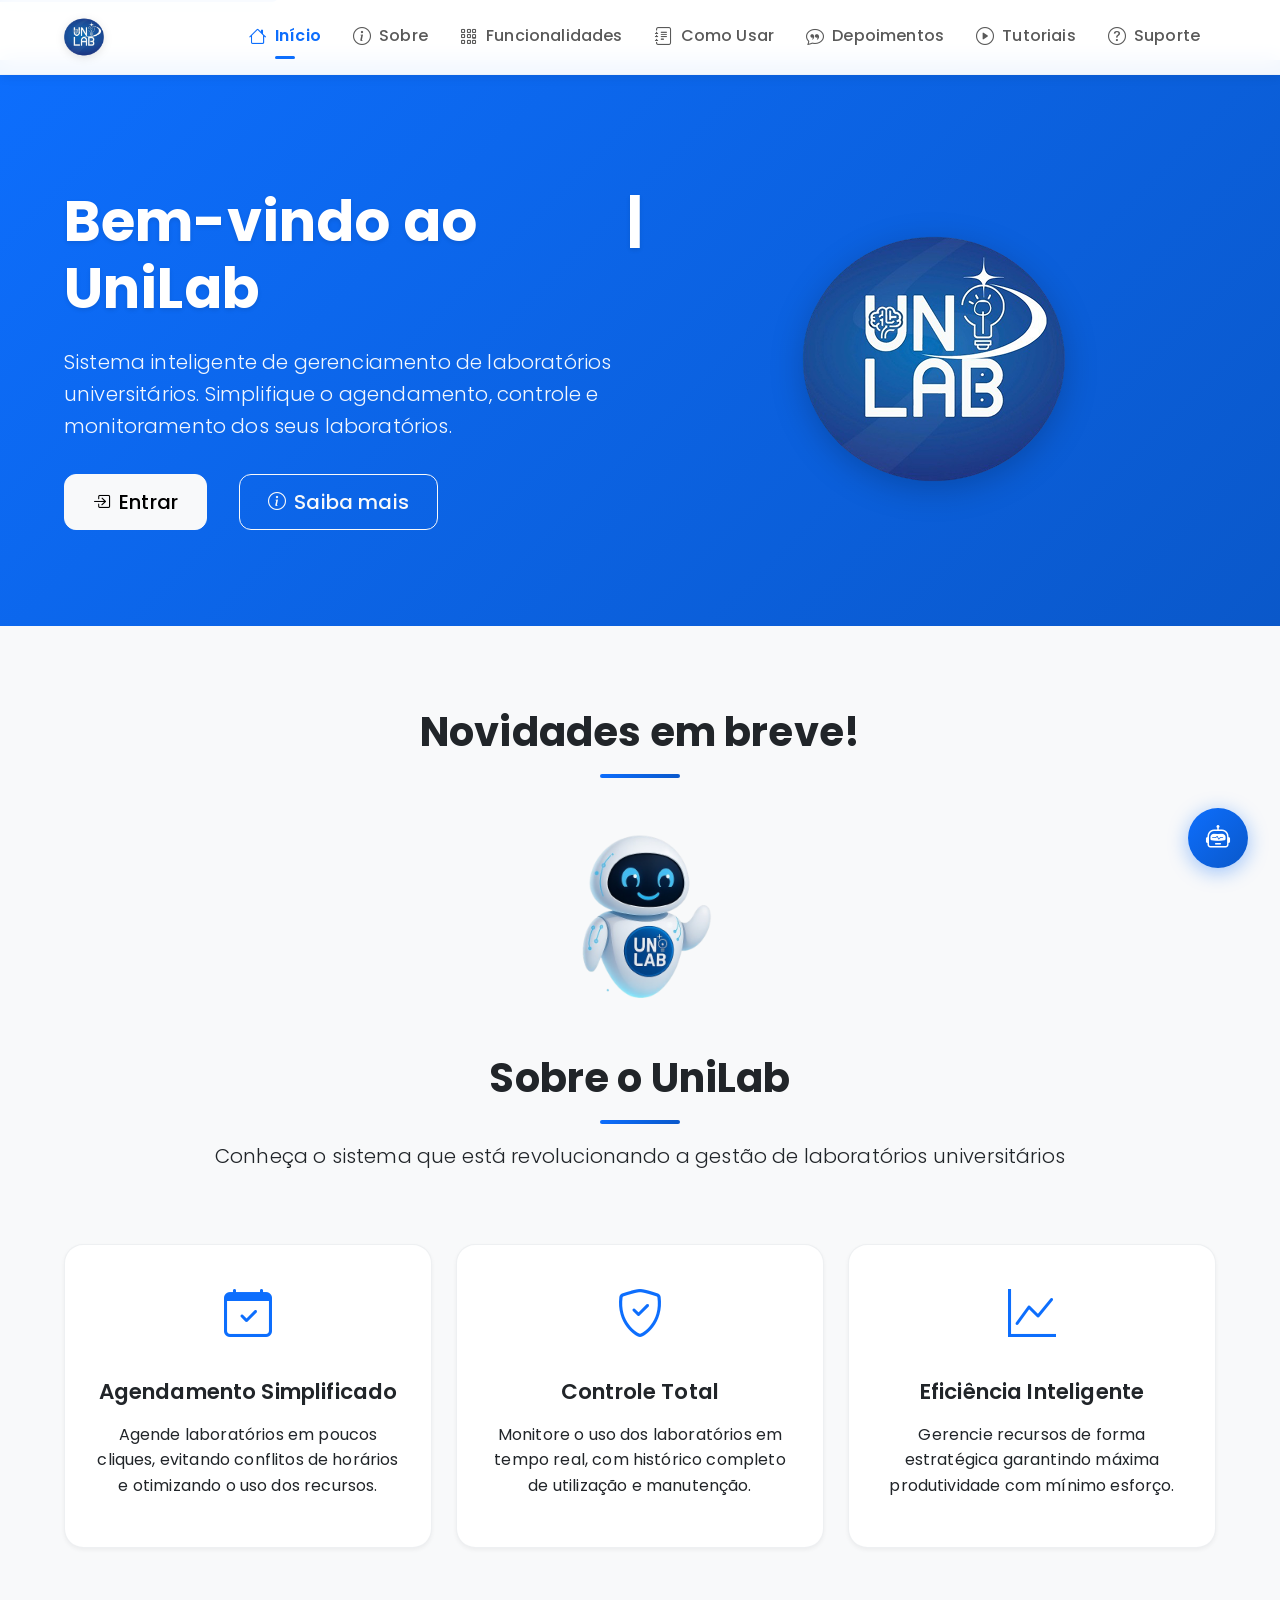
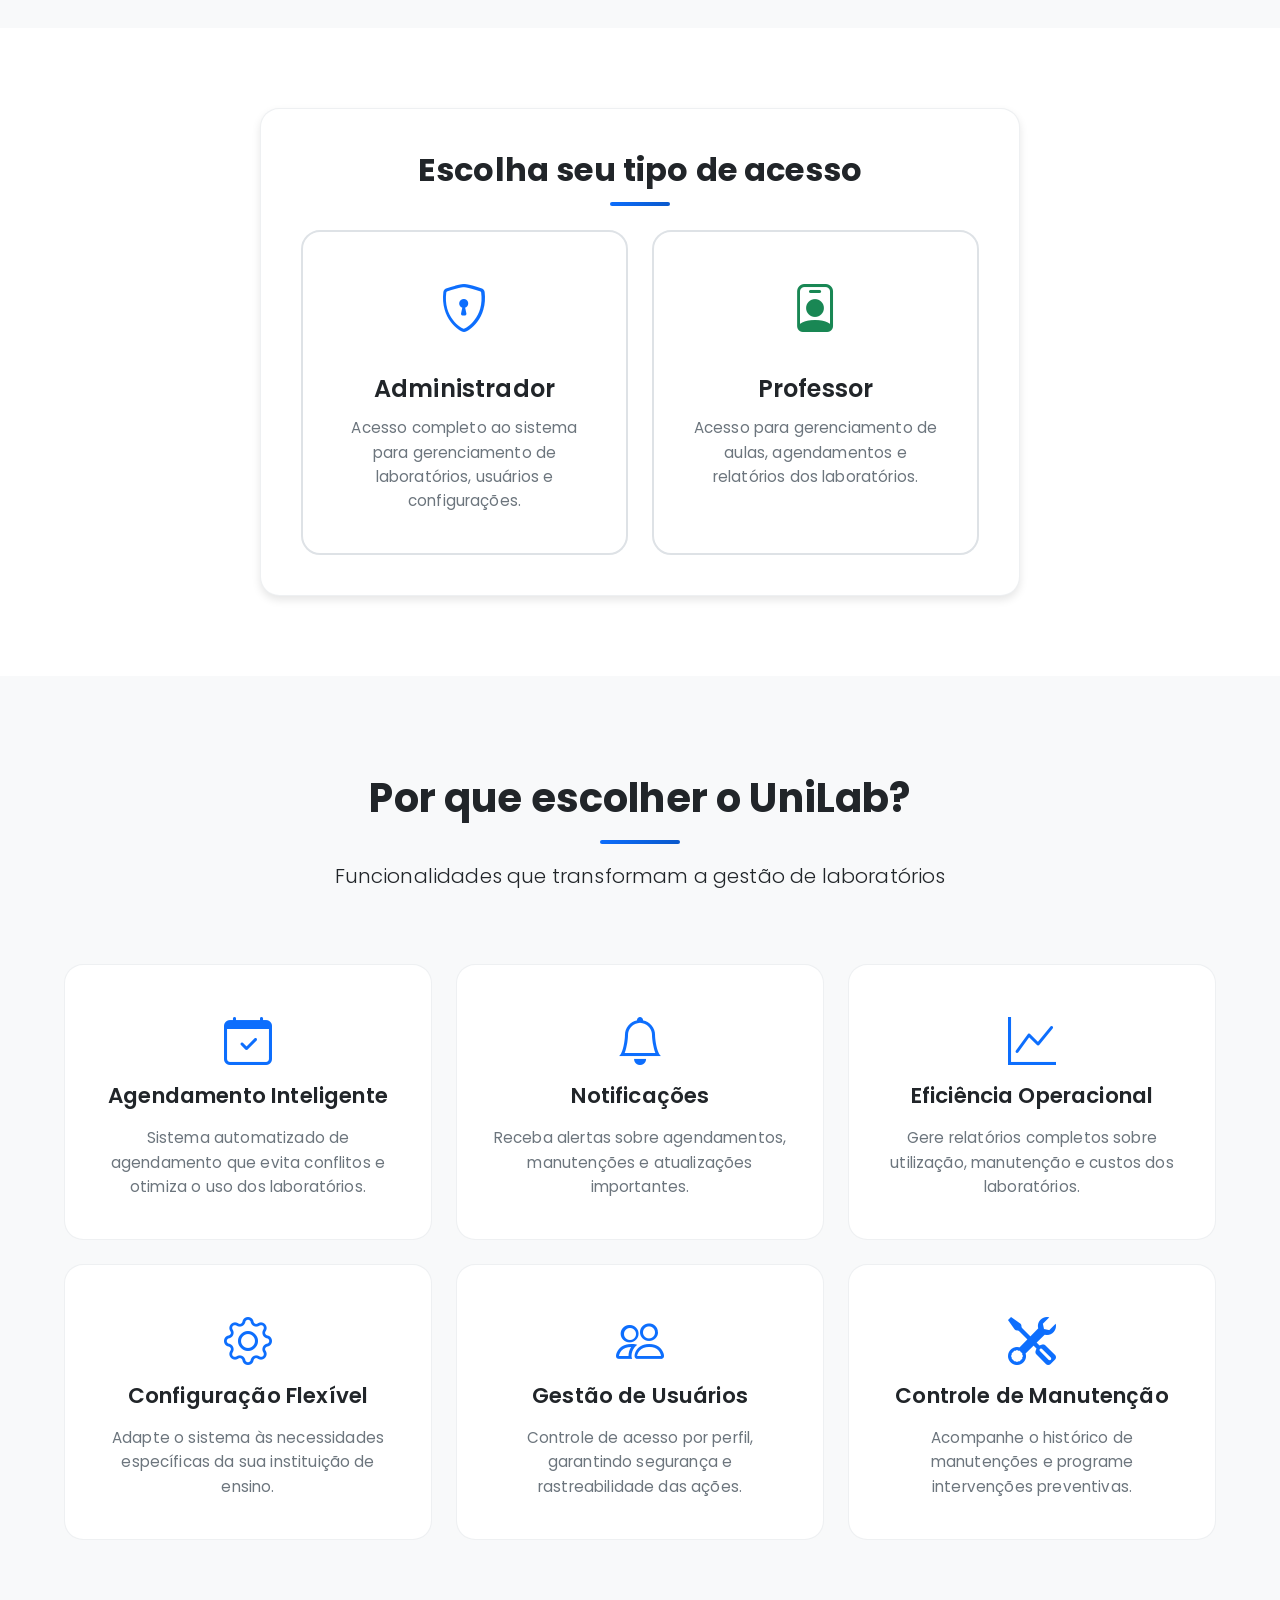
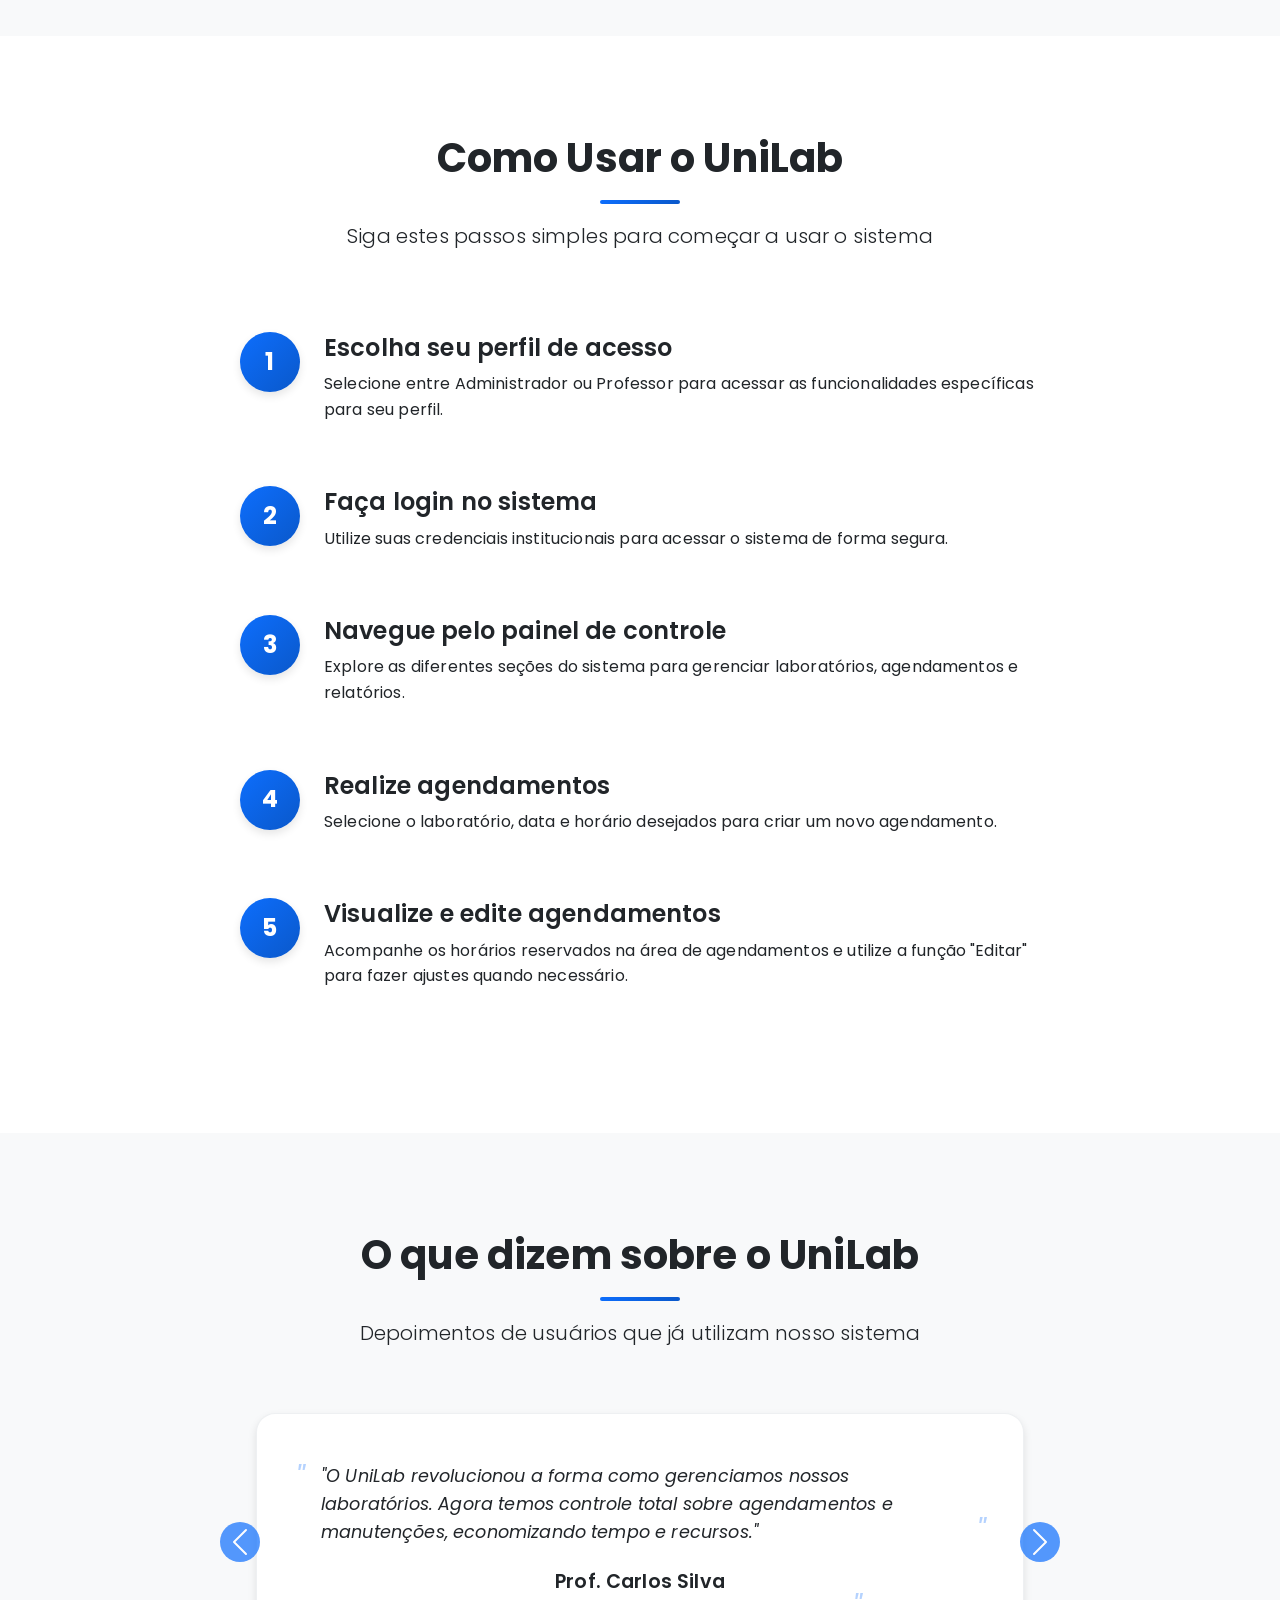
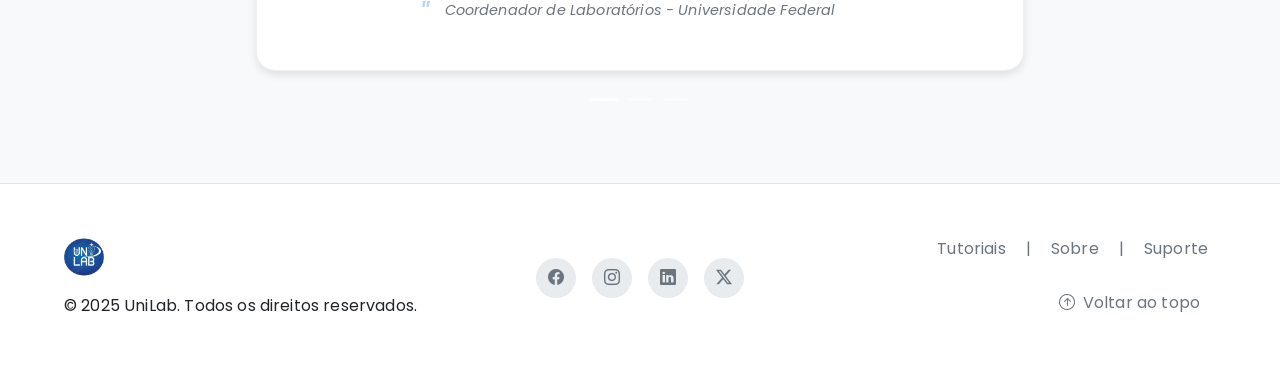
==== index.html @ 7a354f49 "Upload do projeto atualizado Atualizando o repositório FrontEnd do Unilab." ====
﻿<!-- Código desenvolvido por Rafael V. Gogge -->
<!-- Direitos reservados Unilab © 2025 -->
<!-- GitHub: https://github.com/RafaelGogge -->
<!DOCTYPE html>
<html lang="pt-BR">

<head>
  <!-- Metadados básicos -->
  <meta charset="UTF-8" />
  <meta name="viewport" content="width=device-width, initial-scale=1.0" />
  <meta name="description"
    content="UniLab - Sistema de Agendamento de Laboratórios. Acesse como Administrador ou Professor." />
  <meta name="author" content="Rafael V. Gogge" />
  <meta name="copyright" content="© 2025 Rafael V. Gogge" />
  <title>UniLab - Sistema de Gerenciamento de Laboratórios</title>

  <!-- Importação de estilos externos -->
  <!-- Bootstrap CSS -->
  <link href="https://cdn.jsdelivr.net/npm/bootstrap@5.3.0/dist/css/bootstrap.min.css" rel="stylesheet" />

  <!-- Bootstrap Icons -->
  <link rel="stylesheet" href="https://cdn.jsdelivr.net/npm/bootstrap-icons@1.11.0/font/bootstrap-icons.css" />

  <!-- Google Fonts - Poppins -->
  <link rel="preconnect" href="https://fonts.googleapis.com" />
  <link rel="preconnect" href="https://fonts.gstatic.com" crossorigin />
  <link href="https://fonts.googleapis.com/css2?family=Poppins:wght@300;400;500;600;700&display=swap"
    rel="stylesheet" />

  <!-- Estilos customizados -->
  <link rel="stylesheet" href="css/index.css" />

  <!-- Favicon do sistema -->
  <link rel="shortcut icon" href="favicon/favicon.ico" type="image/x-icon" />
</head>

<body class="d-flex flex-column min-vh-100">
  <!-- Link de acessibilidade -->
  <a href="#main-content" class="skip-link">Pular para o conteúdo principal</a>

  <!-- Barra de navegação com animação de entrada -->
  <nav class="navbar navbar-expand-lg navbar-light fixed-top" id="navbar">
    <div class="container">
      <a class="navbar-brand" href="index.html">
        <img src="imagens/LogoUnilab.png" alt="UniLab Logo" height="40" width="auto" />
      </a>
      <button class="navbar-toggler" type="button" data-bs-toggle="collapse" data-bs-target="#navbarNav">
        <span class="navbar-toggler-icon"></span>
      </button>
      <div class="collapse navbar-collapse" id="navbarNav">
        <ul class="navbar-nav ms-auto">
          <li class="nav-item">
            <a class="nav-link active" href="#hero-section">
              <i class="bi bi-house"></i>Início
            </a>
          </li>
          <li class="nav-item">
            <a class="nav-link" href="sobre.html">
              <i class="bi bi-info-circle"></i>Sobre
            </a>
          </li>
          <li class="nav-item">
            <a class="nav-link" href="#features-section">
              <i class="bi bi-grid-3x3-gap"></i>Funcionalidades
            </a>
          </li>
          <li class="nav-item">
            <a class="nav-link" href="#how-to-section">
              <i class="bi bi-journal-text"></i>Como Usar
            </a>
          </li>
          <li class="nav-item">
            <a class="nav-link" href="#testimonials-section">
              <i class="bi bi-chat-quote"></i>Depoimentos
            </a>
          </li>
          <li class="nav-item">
            <a class="nav-link" href="tutoriais.html">
              <i class="bi bi-play-circle"></i>Tutoriais
            </a>
          </li>
          <li class="nav-item">
            <a class="nav-link" href="documento.html">
              <i class="bi bi-question-circle"></i>Suporte
            </a>
          </li>
        </ul>
      </div>
    </div>
  </nav>

  <!-- Conteúdo Principal -->
  <main id="main-content" class="flex-grow-1">
    <!-- Seção Hero - Apresentação inicial com efeito de typing e parallax -->
    <section id="hero-section" class="hero-section">
      <div class="parallax-bg"></div>
      <div class="container">
        <div class="row align-items-center">
          <div class="col-lg-6">
            <div class="hero-content">
              <h1 id="typing-title">Bem-vindo ao UniLab</h1>
              <p class="lead">Sistema inteligente de gerenciamento de laboratórios universitários. Simplifique o
                agendamento, controle e monitoramento dos seus laboratórios.</p>
              <div class="hero-buttons">
                <a href="#login-section" class="btn btn-light btn-lg me-3 cta-button">
                  <i class="bi bi-box-arrow-in-right"></i>Entrar
                </a>
                <a href="#features-section" class="btn btn-outline-light btn-lg">
                  <i class="bi bi-info-circle"></i>Saiba mais
                </a>
              </div>
            </div>
          </div>
          <div class="col-lg-6">
            <div class="hero-image">
              <img src="imagens/LogoUnilab.png" alt="UniLab Interface" class="img-fluid" />
            </div>
          </div>
        </div>
      </div>
    </section>

    <!-- Seção Sobre o Sistema - com fade-in ao rolar -->
    <section id="about-section" class="about-section">
      <div class="container">
        <div class="section-header text-center">
          <h2 class="fade-in">Novidades em breve!</h2>
          <div class="divider"></div>
          <!--   <p class="lead fade-in">🤖Em breve você poderá conversar através de seu aplicativo Telegram com nosso bot <strong><a href="#" target="_blank">UniChat</a></strong>🤖</p> -->
        </div>
        <img src="imagens/UniChat_Mascote.png" alt="UniChat Mascote" class="unichat-mascot"
          style="max-width: 200px; width: 100%; height: auto; display: block; margin: 0 auto;">
        <br>
        <div class="section-header text-center">
          <h2 class="fade-in">Sobre o UniLab</h2>
          <div class="divider"></div>
          <p class="lead fade-in">Conheça o sistema que está revolucionando a gestão de laboratórios universitários</p>
        </div>
        <div class="row g-4 mt-5">
          <div class="col-md-4">
            <div class="about-card fade-in">
              <div class="about-icon">
                <i class="bi bi-calendar-check"></i>
              </div>
              <h3>Agendamento Simplificado</h3>
              <p>Agende laboratórios em poucos cliques, evitando conflitos de horários e otimizando o uso dos recursos.
              </p>
            </div>
          </div>
          <div class="col-md-4">
            <div class="about-card fade-in" data-delay="200">
              <div class="about-icon">
                <i class="bi bi-shield-check"></i>
              </div>
              <h3>Controle Total</h3>
              <p>Monitore o uso dos laboratórios em tempo real, com histórico completo de utilização e manutenção.</p>
            </div>
          </div>
          <div class="col-md-4">
            <div class="about-card fade-in" data-delay="400">
              <div class="about-icon">
                <i class="bi bi-graph-up"></i>
              </div>
              <h3>Eficiência Inteligente</h3>
              <p>Gerencie recursos de forma estratégica garantindo máxima produtividade com mínimo esforço.
              </p>
            </div>
          </div>
        </div>
      </div>
    </section>

    <!-- Seção de Login - Escolha de tipo de acesso -->
    <section id="login-section" class="login-section">
      <div class="container">
        <div class="row justify-content-center">
          <div class="col-lg-8">
            <div class="login-card fade-in">
              <h2 class="text-center mb-4">Escolha seu tipo de acesso</h2>
              <div class="row g-4">
                <div class="col-md-6">
                  <a href="telaDeLoginAdministrador.html" class="user-card admin-card">
                    <div class="card-icon">
                      <i class="bi bi-shield-lock"></i>
                    </div>
                    <h3>Administrador</h3>
                    <p>Acesso completo ao sistema para gerenciamento de laboratórios, usuários e configurações.</p>
                  </a>
                </div>
                <div class="col-md-6">
                  <a href="telaDeLoginProfessor.html" class="user-card professor-card">
                    <div class="card-icon">
                      <i class="bi bi-person-badge"></i>
                    </div>
                    <h3>Professor</h3>
                    <p>Acesso para gerenciamento de aulas, agendamentos e relatórios dos laboratórios.</p>
                  </a>
                </div>
              </div>
            </div>
          </div>
        </div>
      </div>
    </section>

    <!-- Seção de Recursos - Funcionalidades do sistema com staggered animation -->
    <section id="features-section" class="features-section">
      <div class="container">
        <div class="section-header text-center">
          <h2 class="fade-in">Por que escolher o UniLab?</h2>
          <div class="divider"></div>
          <p class="lead fade-in">Funcionalidades que transformam a gestão de laboratórios</p>
        </div>
        <div class="row g-4 mt-4">
          <div class="col-md-4 feature-item" data-delay="0">
            <div class="feature-card">
              <i class="bi bi-calendar-check"></i>
              <h3>Agendamento Inteligente</h3>
              <p>Sistema automatizado de agendamento que evita conflitos e otimiza o uso dos laboratórios.</p>
            </div>
          </div>
          <div class="col-md-4 feature-item" data-delay="100">
            <div class="feature-card">
              <i class="bi bi-bell"></i>
              <h3>Notificações</h3>
              <p>Receba alertas sobre agendamentos, manutenções e atualizações importantes.</p>
            </div>
          </div>
          <div class="col-md-4 feature-item" data-delay="200">
            <div class="feature-card">
              <i class="bi bi-graph-up"></i>
              <h3>Eficiência Operacional</h3>
              <p>Gere relatórios completos sobre utilização, manutenção e custos dos laboratórios.</p>
            </div>
          </div>
          <div class="col-md-4 feature-item" data-delay="300">
            <div class="feature-card">
              <i class="bi bi-gear"></i>
              <h3>Configuração Flexível</h3>
              <p>Adapte o sistema às necessidades específicas da sua instituição de ensino.</p>
            </div>
          </div>
          <div class="col-md-4 feature-item" data-delay="400">
            <div class="feature-card">
              <i class="bi bi-people"></i>
              <h3>Gestão de Usuários</h3>
              <p>Controle de acesso por perfil, garantindo segurança e rastreabilidade das ações.</p>
            </div>
          </div>
          <div class="col-md-4 feature-item" data-delay="500">
            <div class="feature-card">
              <i class="bi bi-tools"></i>
              <h3>Controle de Manutenção</h3>
              <p>Acompanhe o histórico de manutenções e programe intervenções preventivas.</p>
            </div>
          </div>
        </div>
      </div>
    </section>

    <!-- Seção Como Usar - Passos numerados com animação de slide -->
    <section id="how-to-section" class="how-to-section">
      <div class="container">
        <div class="section-header text-center">
          <h2 class="fade-in">Como Usar o UniLab</h2>
          <div class="divider"></div>
          <p class="lead fade-in">Siga estes passos simples para começar a usar o sistema</p>
        </div>
        <div class="steps-container">
          <div class="step-item slide-from-left">
            <div class="step-number">1</div>
            <div class="step-content">
              <h3>Escolha seu perfil de acesso</h3>
              <p>Selecione entre Administrador ou Professor para acessar as funcionalidades específicas para seu perfil.
              </p>
            </div>
          </div>
          <div class="step-item slide-from-right">
            <div class="step-number">2</div>
            <div class="step-content">
              <h3>Faça login no sistema</h3>
              <p>Utilize suas credenciais institucionais para acessar o sistema de forma segura.</p>
            </div>
          </div>
          <div class="step-item slide-from-left">
            <div class="step-number">3</div>
            <div class="step-content">
              <h3>Navegue pelo painel de controle</h3>
              <p>Explore as diferentes seções do sistema para gerenciar laboratórios, agendamentos e relatórios.</p>
            </div>
          </div>
          <div class="step-item slide-from-right">
            <div class="step-number">4</div>
            <div class="step-content">
              <h3>Realize agendamentos</h3>
              <p>Selecione o laboratório, data e horário desejados para criar um novo agendamento.</p>
            </div>
          </div>
          <div class="step-item slide-from-left">
            <div class="step-number">5</div>
            <div class="step-content">
              <h3>Visualize e edite agendamentos</h3>
              <p>Acompanhe os horários reservados na área de agendamentos e utilize a função "Editar" para fazer ajustes
                quando necessário.</p>
            </div>
          </div>
        </div>
      </div>
    </section>

    <!-- Seção de Depoimentos - Carousel simples -->
    <section id="testimonials-section" class="testimonials-section">
      <div class="container">
        <div class="section-header text-center">
          <h2 class="fade-in">O que dizem sobre o UniLab</h2>
          <div class="divider"></div>
          <p class="lead fade-in">Depoimentos de usuários que já utilizam nosso sistema</p>
        </div>
        <div class="testimonials-carousel">
          <div id="testimonialCarousel" class="carousel slide" data-bs-ride="carousel">
            <div class="carousel-inner">
              <div class="carousel-item active">
                <div class="testimonial-card">
                  <div class="testimonial-content">
                    <p>"O UniLab revolucionou a forma como gerenciamos nossos laboratórios. Agora temos controle total
                      sobre agendamentos e manutenções, economizando tempo e recursos."</p>
                    <div class="testimonial-author">
                      <h4>Prof. Carlos Silva</h4>
                      <p>Coordenador de Laboratórios - Universidade Federal</p>
                    </div>
                  </div>
                </div>
              </div>
              <div class="carousel-item">
                <div class="testimonial-card">
                  <div class="testimonial-content">
                    <p>"Como professora, o sistema facilitou muito minha rotina. Consigo agendar laboratórios em
                      segundos e recebo notificações sobre disponibilidade e manutenções programadas."</p>
                    <div class="testimonial-author">
                      <h4>Profa. Ana Oliveira</h4>
                      <p>Departamento de Ciências - Instituto Tecnológico</p>
                    </div>
                  </div>
                </div>
              </div>
              <div class="carousel-item">
                <div class="testimonial-card">
                  <div class="testimonial-content">
                    <p>"A interface intuitiva e os relatórios detalhados do UniLab nos ajudaram a otimizar o uso dos
                      laboratórios, aumentando em 40% a eficiência dos recursos."</p>
                    <div class="testimonial-author">
                      <h4>Dr. Roberto Mendes</h4>
                      <p>Diretor Acadêmico - Faculdade de Engenharia</p>
                    </div>
                  </div>
                </div>
              </div>
            </div>
            <button class="carousel-control-prev" type="button" data-bs-target="#testimonialCarousel"
              data-bs-slide="prev">
              <span class="carousel-control-prev-icon" aria-hidden="true"></span>
              <span class="visually-hidden">Anterior</span>
            </button>
            <button class="carousel-control-next" type="button" data-bs-target="#testimonialCarousel"
              data-bs-slide="next">
              <span class="carousel-control-next-icon" aria-hidden="true"></span>
              <span class="visually-hidden">Próximo</span>
            </button>
            <div class="carousel-indicators">
              <button type="button" data-bs-target="#testimonialCarousel" data-bs-slide-to="0" class="active"
                aria-current="true" aria-label="Slide 1"></button>
              <button type="button" data-bs-target="#testimonialCarousel" data-bs-slide-to="1"
                aria-label="Slide 2"></button>
              <button type="button" data-bs-target="#testimonialCarousel" data-bs-slide-to="2"
                aria-label="Slide 3"></button>
            </div>
          </div>
        </div>
      </div>
    </section>
  </main>

  <!-- Rodapé com efeito ripple nos links sociais -->
  <footer class="footer">
    <div class="container">
      <div class="row align-items-center">
        <div class="col-md-4 text-center text-md-start">
          <div class="footer-logo">
            <img src="imagens/LogoUnilab.png" alt="UniLab Logo" height="40">
          </div>
          <p class="mt-3 mb-0">&copy; 2025 UniLab. Todos os direitos reservados.</p>
        </div>
        <div class="col-md-4 text-center my-3 my-md-0">
          <div class="social-links">
            <a href="#" class="social-link ripple-effect" aria-label="Facebook">
              <i class="bi bi-facebook"></i>
            </a>
            <a href="#" class="social-link ripple-effect" aria-label="Instagram">
              <i class="bi bi-instagram"></i>
            </a>
            <a href="#" class="social-link ripple-effect" aria-label="LinkedIn">
              <i class="bi bi-linkedin"></i>
            </a>
            <a href="#" class="social-link ripple-effect" aria-label="Twitter">
              <i class="bi bi-twitter-x"></i>
            </a>
          </div>
        </div>
        <div class="col-md-4">
          <div class="footer-links text-center text-md-end">
            <a href="tutoriais.html" class="ripple-effect">Tutoriais</a>
            <span class="separator">|</span>
            <a href="sobre.html" class="ripple-effect" target="_self">Sobre</a>
            <span class="separator">|</span>
            <a href="documento.html" class="ripple-effect">Suporte</a>
          </div>
          <div class="text-center text-md-end mt-3">
            <a href="#hero-section" class="back-to-top ripple-effect">
              <i class="bi bi-arrow-up-circle"></i> Voltar ao topo
            </a>
          </div>
        </div>
      </div>
    </div>
  </footer>

  <!-- Chatbot Assistente -->
  <div class="chat-icon">
    <i class="bi bi-robot"></i>
  </div>
  <div class="chat-panel">
    <div class="chat-header">
      <h5 class="mb-0"><i class="bi bi-robot"></i> Assistente UniLab</h5>
      <button class="chat-close">
        <i class="bi bi-x"></i>
      </button>
    </div>
    <div class="chat-body">
      <!-- Mensagens serão inseridas aqui via JavaScript -->
    </div>
    <div class="chat-footer">
      <div class="menu-options">
        <!-- Botões de menu principal serão inseridos aqui via JavaScript -->
      </div>
      <div class="topic-options">
        <!-- Botões de opções por tópico serão inseridos aqui via JavaScript -->
      </div>
      <div class="navigation-buttons">
        <button id="back-button" class="btn btn-sm">
          <i class="bi bi-arrow-left"></i> Voltar
        </button>
        <button id="home-button" class="btn btn-sm">
          <i class="bi bi-house"></i> Menu Principal
        </button>
      </div>
    </div>
  </div>

  <!-- Scripts do sistema -->
  <script src="https://cdn.jsdelivr.net/npm/bootstrap@5.3.0/dist/js/bootstrap.bundle.min.js"></script>
  <script src="js/index.js"></script>
</body>

</html>
---- css/index.css ----
/* 
    Autor: Rafael V. Gogge
    Copyright © 2025 Rafael V. Gogge
    Projeto: UniLab - Sistema de Gerenciamento de Laboratórios
    Enhanced by v0
*/

:root {
    --primary-color: #0d6efd;
    --secondary-color: #6c757d;
    --success-color: #198754;
    --background-color: #f8f9fa;
    --card-background: #ffffff;
    --text-color: #212529;
    --border-color: #dee2e6;
    --hover-color: #e9ecef;
    --shadow-color: rgba(0, 0, 0, 0.1);
    --card-bg: rgba(255, 255, 255, 0.1);
    --transition: all 0.3s ease;

    /* Novas variáveis para melhorar a consistência */
    --border-radius-sm: 0.375rem;
    --border-radius-md: 0.75rem;
    --border-radius-lg: 1.2rem;
    --spacing-xs: 0.5rem;
    --spacing-sm: 1rem;
    --spacing-md: 1.5rem;
    --spacing-lg: 2rem;
    --spacing-xl: 3rem;
    --shadow-sm: 0 2px 4px rgba(0, 0, 0, 0.05);
    --shadow-md: 0 4px 8px rgba(0, 0, 0, 0.1);
    --shadow-lg: 0 8px 16px rgba(0, 0, 0, 0.15);
    --gradient-primary: linear-gradient(135deg, var(--primary-color) 0%, #0a58ca 100%);
    --font-weight-normal: 400;
    --font-weight-medium: 500;
    --font-weight-semibold: 600;
    --font-weight-bold: 700;
}

/* Reset e Estilos Base */
* {
    margin: 0;
    padding: 0;
    box-sizing: border-box;
}

html {
    scroll-behavior: smooth;
    scroll-padding-top: 80px;
    /* Ajuste para compensar a navbar fixa */
}

/* Skip Link para Acessibilidade */
.skip-link {
    position: absolute;
    top: -40px;
    left: 0;
    background: var(--primary-color);
    color: white;
    padding: 8px;
    z-index: 100;
    transition: top 0.3s;
    border-radius: 0 0 var(--border-radius-sm) 0;
    font-weight: var(--font-weight-medium);
}

.skip-link:focus {
    top: 0;
}

/* Estilos Globais */
body {
    font-family: "Poppins", sans-serif;
    background-color: var(--background-color);
    color: var(--text-color);
    line-height: 1.6;
    min-height: 100vh;
    letter-spacing: 0.01em;
    overflow-x: hidden;
    /* Prevenir scroll horizontal em animações */
}

h1,
h2,
h3,
h4,
h5,
h6 {
    line-height: 1.3;
    margin-bottom: 0.5em;
}

p {
    margin-bottom: 1rem;
}

a {
    text-decoration: none;
    color: var(--primary-color);
    transition: color 0.2s ease, transform 0.2s ease;
}

a:hover {
    color: #0a58ca;
}

section {
    padding: 5rem 0;
    position: relative;
}

.container {
    max-width: 1200px;
    padding: 0 var(--spacing-md);
}

/* Seção de cabeçalho para todas as seções */
.section-header {
    margin-bottom: 3rem;
}

.section-header h2 {
    font-size: 2.5rem;
    font-weight: var(--font-weight-bold);
    margin-bottom: 1rem;
    position: relative;
}

.divider {
    width: 80px;
    height: 4px;
    background: var(--gradient-primary);
    margin: 1rem auto;
    border-radius: 2px;
}

/* Navbar com animação de entrada */
.navbar {
    background-color: rgba(255, 255, 255, 0.95);
    box-shadow: 0 2px 10px rgba(0, 0, 0, 0.08);
    padding: 0.75rem 0;
    transition: all 0.3s ease;
    position: fixed;
    width: 100%;
    top: 0;
    z-index: 1000;
    backdrop-filter: blur(10px);
    border-bottom: 1px solid rgba(222, 226, 230, 0.3);
    animation: slideDown 0.5s ease-out;
}

@keyframes slideDown {
    from {
        transform: translateY(-100%);
        opacity: 0;
    }

    to {
        transform: translateY(0);
        opacity: 1;
    }
}

.navbar-brand {
    display: flex;
    align-items: center;
}

.navbar-brand img {
    transition: transform 0.3s ease;
    max-height: 40px;
    width: auto;
    object-fit: contain;
    filter: drop-shadow(0 2px 4px rgba(0, 0, 0, 0.1));
}

.navbar-brand img:hover {
    transform: scale(1.05);
}

.navbar-toggler {
    border: none;
    padding: 0.5rem;
    transition: all 0.2s ease;
}

.navbar-toggler:focus {
    box-shadow: none;
    outline: 2px solid var(--primary-color);
}

.nav-link {
    font-weight: var(--font-weight-medium);
    padding: 0.5rem 1rem !important;
    transition: all 0.3s ease;
    position: relative;
    border-radius: var(--border-radius-sm);
}

.nav-link:hover {
    color: var(--primary-color) !important;
    background-color: rgba(13, 110, 253, 0.05);
}

.nav-link.active {
    color: var(--primary-color) !important;
    font-weight: var(--font-weight-semibold);
}

.nav-link.active::after {
    content: "";
    position: absolute;
    bottom: 0;
    left: 50%;
    transform: translateX(-50%);
    width: 20px;
    height: 3px;
    background-color: var(--primary-color);
    border-radius: 3px;
}

.nav-link i {
    margin-right: 0.5rem;
    font-size: 1.1rem;
    vertical-align: -0.125em;
}

/* Navbar com mudança de cor ao scroll */
.navbar.scrolled {
    background-color: rgba(255, 255, 255, 0.98);
    box-shadow: 0 4px 12px rgba(0, 0, 0, 0.1);
}

/* Hero Section com parallax e typing effect */
.hero-section {
    background: var(--gradient-primary);
    color: white;
    padding: 8rem 0 6rem;
    position: relative;
    overflow: hidden;
    margin-top: 60px;
    /* Compensar a navbar fixa */
}

.parallax-bg {
    position: absolute;
    top: 0;
    left: 0;
    right: 0;
    bottom: 0;
    background: url("../imagens/pattern.png") repeat;
    opacity: 0.1;
    z-index: 0;
}

.hero-content {
    position: relative;
    z-index: 1;
}

.hero-content h1 {
    font-size: clamp(2.5rem, 5vw, 3.5rem);
    font-weight: var(--font-weight-bold);
    margin-bottom: 1.5rem;
    line-height: 1.2;
    text-shadow: 0 2px 4px rgba(0, 0, 0, 0.1);
    position: relative;
    display: inline-block;
}

.hero-content h1::after {
    content: "|";
    position: absolute;
    right: -15px;
    top: 0;
    animation: blink 0.7s infinite;
}

@keyframes blink {

    0%,
    100% {
        opacity: 1;
    }

    50% {
        opacity: 0;
    }
}

.hero-content .lead {
    font-size: clamp(1rem, 2vw, 1.25rem);
    margin-bottom: 2rem;
    opacity: 0.95;
    max-width: 600px;
    line-height: 1.6;
}

.hero-buttons {
    display: flex;
    flex-wrap: wrap;
    gap: 1rem;
}

.hero-buttons .btn {
    padding: 0.75rem 1.75rem;
    font-weight: var(--font-weight-medium);
    border-radius: var(--border-radius-md);
    transition: all 0.3s cubic-bezier(0.175, 0.885, 0.32, 1.275);
    display: inline-flex;
    align-items: center;
    gap: 0.5rem;
}

.hero-buttons .btn i {
    font-size: 1.1rem;
}

.hero-buttons .btn:hover {
    transform: translateY(-3px);
    box-shadow: 0 6px 12px rgba(0, 0, 0, 0.15);
}

.hero-buttons .btn:active {
    transform: translateY(-1px);
}

.cta-button {
    position: relative;
    overflow: hidden;
}

.cta-button::before {
    content: '';
    position: absolute;
    top: 0;
    left: 0;
    width: 100%;
    height: 100%;
    background: rgba(255, 255, 255, 0.1);
    transform: translateX(-100%);
    transition: transform 0.3s ease;
}

.cta-button:hover::before {
    transform: translateX(0);
}

.hero-image {
    position: relative;
    z-index: 1;
    animation: float 6s ease-in-out infinite;
    max-width: 100%;
    padding: 2rem;
    display: flex;
    justify-content: center;
}

.hero-image img {
    max-width: 100%;
    height: auto;
    filter: drop-shadow(0 8px 16px rgba(0, 0, 0, 0.2));
    transition: transform 0.3s ease;
    animation: pulse 3s ease-in-out infinite alternate;
}

@keyframes pulse {
    0% {
        transform: scale(1);
    }

    100% {
        transform: scale(1.05);
    }
}

@keyframes float {
    0% {
        transform: translateY(0px);
    }

    50% {
        transform: translateY(-20px);
    }

    100% {
        transform: translateY(0px);
    }
}

.hero-wave {
    position: absolute;
    bottom: -190px;
    left: 0;
    width: 100%;
    z-index: 2;
    line-height: 0;
}

/* Sobre o Sistema Section */
.about-section {
    background-color: var(--background-color);
    padding: 5rem 0;
}

.about-card {
    background-color: var(--card-background);
    border-radius: var(--border-radius-lg);
    padding: 2rem;
    height: 100%;
    box-shadow: var(--shadow-sm);
    transition: all 0.4s cubic-bezier(0.175, 0.885, 0.32, 1.275);
    border: 1px solid rgba(222, 226, 230, 0.5);
    text-align: center;
    opacity: 0;
    transform: translateY(20px);
}

.about-card.visible {
    opacity: 1;
    transform: translateY(0);
}

.about-card:hover {
    transform: translateY(-8px);
    box-shadow: var(--shadow-lg);
}

.about-icon {
    font-size: 3rem;
    color: var(--primary-color);
    margin-bottom: 1.5rem;
    transition: all 0.3s ease;
}

.about-card:hover .about-icon {
    transform: scale(1.1) rotate(5deg);
}

.about-card h3 {
    font-size: 1.35rem;
    margin-bottom: 1rem;
    font-weight: var(--font-weight-semibold);
}

/* Login Section */
.login-section {
    background-color: var(--card-background);
    padding: 5rem 0;
    position: relative;
}

.login-card {
    background-color: var(--card-background);
    border-radius: var(--border-radius-lg);
    padding: 2.5rem;
    box-shadow: var(--shadow-md);
    transition: transform 0.3s ease, box-shadow 0.3s ease;
    border: 1px solid rgba(222, 226, 230, 0.5);
}

.login-card:hover {
    transform: translateY(-5px);
    box-shadow: var(--shadow-lg);
}

.login-card h2 {
    font-size: 2rem;
    font-weight: var(--font-weight-bold);
    margin-bottom: 2rem;
    text-align: center;
    color: var(--text-color);
    position: relative;
    padding-bottom: 1rem;
}

.login-card h2::after {
    content: "";
    position: absolute;
    bottom: 0;
    left: 50%;
    transform: translateX(-50%);
    width: 60px;
    height: 4px;
    background: var(--gradient-primary);
    border-radius: 2px;
}

.user-card {
    display: block;
    padding: 2.5rem 2rem;
    border-radius: var(--border-radius-lg);
    text-decoration: none;
    color: var(--text-color);
    transition: all 0.4s cubic-bezier(0.175, 0.885, 0.32, 1.275);
    height: 100%;
    text-align: center;
    background-color: var(--card-background);
    border: 2px solid var(--border-color);
    position: relative;
    overflow: hidden;
}

.user-card::before {
    content: "";
    position: absolute;
    top: 0;
    left: 0;
    width: 100%;
    height: 100%;
    background: linear-gradient(135deg, rgba(255, 255, 255, 0.1) 0%, rgba(255, 255, 255, 0) 100%);
    z-index: 0;
}

.user-card:hover {
    transform: translateY(-8px);
    box-shadow: var(--shadow-lg);
    text-decoration: none;
    color: var(--text-color);
}

.admin-card:hover {
    border-color: var(--primary-color);
}

.professor-card:hover {
    border-color: var(--success-color);
}

.card-icon {
    font-size: 3rem;
    margin-bottom: 1.5rem;
    transition: all 0.3s ease;
    position: relative;
    z-index: 1;
}

.admin-card:hover .card-icon {
    transform: scale(1.1);
    color: var(--primary-color);
}

.professor-card:hover .card-icon {
    transform: scale(1.1);
    color: var(--success-color);
}

.admin-card .card-icon {
    color: var(--primary-color);
}

.professor-card .card-icon {
    color: var(--success-color);
}

.user-card h3 {
    font-size: 1.5rem;
    margin-bottom: 0.75rem;
    font-weight: var(--font-weight-semibold);
    position: relative;
    z-index: 1;
}

.user-card p {
    margin-bottom: 0;
    color: var(--secondary-color);
    font-size: 0.95rem;
    line-height: 1.6;
    position: relative;
    z-index: 1;
}

/* Features Section com staggered animation */
.features-section {
    background-color: var(--background-color);
    padding: 6rem 0;
    position: relative;
}

.feature-card {
    text-align: center;
    padding: 2.5rem 2rem;
    border-radius: var(--border-radius-lg);
    background-color: var(--card-background);
    transition: all 0.4s cubic-bezier(0.175, 0.885, 0.32, 1.275);
    height: 100%;
    border: 1px solid rgba(222, 226, 230, 0.5);
    position: relative;
    overflow: hidden;
    opacity: 0;
    transform: translateY(30px);
}

.feature-card.visible {
    opacity: 1;
    transform: translateY(0);
}

.feature-card::before {
    content: "";
    position: absolute;
    top: 0;
    left: 0;
    width: 100%;
    height: 5px;
    background: var(--gradient-primary);
    transform: scaleX(0);
    transition: transform 0.3s ease;
    transform-origin: left;
}

.feature-card:hover::before {
    transform: scaleX(1);
}

.feature-card:hover {
    transform: translateY(-8px);
    box-shadow: var(--shadow-lg);
}

.feature-card i {
    font-size: 3rem;
    color: var(--primary-color);
    margin-bottom: 1.5rem;
    transition: all 0.3s ease;
}

.feature-card:hover i {
    transform: scale(1.1) rotate(5deg);
}

.feature-card h3 {
    font-size: 1.35rem;
    margin-bottom: 1rem;
    font-weight: var(--font-weight-semibold);
    transition: color 0.3s ease;
}

.feature-card:hover h3 {
    color: var(--primary-color);
}

.feature-card p {
    color: var(--secondary-color);
    margin-bottom: 0;
    font-size: 0.95rem;
    line-height: 1.6;
}

/* Como Usar Section com slide animations */
.how-to-section {
    background-color: var(--card-background);
    padding: 6rem 0;
}

.steps-container {
    max-width: 800px;
    margin: 0 auto;
    padding: 2rem 0;
}

.step-item {
    display: flex;
    margin-bottom: 3rem;
    opacity: 0;
    transform: translateX(-50px);
    transition: all 0.6s ease;
}

.step-item.visible {
    opacity: 1;
    transform: translateX(0);
}

.step-item:last-child {
    margin-bottom: 0;
}

.slide-from-left {
    transform: translateX(-50px);
}

.slide-from-right {
    transform: translateX(50px);
}

.step-number {
    flex-shrink: 0;
    width: 60px;
    height: 60px;
    background: var(--gradient-primary);
    color: white;
    border-radius: 50%;
    display: flex;
    align-items: center;
    justify-content: center;
    font-size: 1.5rem;
    font-weight: var(--font-weight-bold);
    margin-right: 1.5rem;
    box-shadow: var(--shadow-md);
}

.step-content {
    flex-grow: 1;
}

.step-content h3 {
    font-size: 1.5rem;
    margin-bottom: 0.5rem;
    font-weight: var(--font-weight-semibold);
}

/* Testimonials Section */
.testimonials-section {
    background-color: var(--background-color);
    padding: 6rem 0;
}

.testimonials-carousel {
    max-width: 800px;
    margin: 0 auto;
}

.testimonial-card {
    background-color: var(--card-background);
    border-radius: var(--border-radius-lg);
    padding: 3rem;
    box-shadow: var(--shadow-md);
    margin: 1rem;
    border: 1px solid rgba(222, 226, 230, 0.5);
}

.testimonial-content p {
    font-size: 1.1rem;
    font-style: italic;
    margin-bottom: 1.5rem;
    position: relative;
    padding: 0 1rem;
}

.testimonial-content p::before,
.testimonial-content p::after {
    content: '"';
    font-size: 2rem;
    color: var(--primary-color);
    opacity: 0.3;
    position: absolute;
}

.testimonial-content p::before {
    left: -10px;
    top: -10px;
}

.testimonial-content p::after {
    right: -10px;
    bottom: -10px;
}

.testimonial-author {
    display: flex;
    flex-direction: column;
    align-items: center;
}

.testimonial-author h4 {
    font-size: 1.2rem;
    margin-bottom: 0.25rem;
    font-weight: var(--font-weight-semibold);
}

.testimonial-author p {
    color: var(--secondary-color);
    font-size: 0.9rem;
    margin: 0;
}

.carousel-control-prev,
.carousel-control-next {
    width: 40px;
    height: 40px;
    background-color: var(--primary-color);
    border-radius: 50%;
    top: 50%;
    transform: translateY(-50%);
    opacity: 0.7;
}

.carousel-control-prev {
    left: -20px;
}

.carousel-control-next {
    right: -20px;
}

.carousel-control-prev:hover,
.carousel-control-next:hover {
    opacity: 1;
}

.carousel-indicators {
    bottom: -40px;
}

.carousel-indicators button {
    width: 12px;
    height: 12px;
    border-radius: 50%;
    background-color: var(--primary-color);
    opacity: 0.3;
    margin: 0 5px;
}

.carousel-indicators button.active {
    opacity: 1;
}

/* Footer com ripple effect */
.footer {
    background-color: var(--card-background);
    border-top: 1px solid var(--border-color);
    padding: 3rem 0;
}

.footer-logo img {
    height: 40px;
    width: auto;
}

.social-links {
    display: flex;
    justify-content: center;
    gap: 1rem;
}

.social-link {
    width: 40px;
    height: 40px;
    border-radius: 50%;
    background-color: var(--hover-color);
    color: var(--secondary-color);
    display: flex;
    align-items: center;
    justify-content: center;
    transition: all 0.3s ease;
    position: relative;
    overflow: hidden;
}

.social-link:hover {
    color: white;
    background-color: var(--primary-color);
    transform: translateY(-3px);
}

.ripple-effect {
    position: relative;
    overflow: hidden;
}

.ripple-effect::after {
    content: "";
    position: absolute;
    top: 50%;
    left: 50%;
    width: 5px;
    height: 5px;
    background: rgba(255, 255, 255, 0.5);
    opacity: 0;
    border-radius: 100%;
    transform: scale(1, 1) translate(-50%, -50%);
    transform-origin: 50% 50%;
}

.ripple-effect:hover::after {
    animation: ripple 0.6s ease-out;
}

@keyframes ripple {
    0% {
        transform: scale(0, 0);
        opacity: 0.5;
    }

    100% {
        transform: scale(20, 20);
        opacity: 0;
    }
}

.footer-links {
    display: flex;
    justify-content: flex-end;
    align-items: center;
    flex-wrap: wrap;
    gap: 0.5rem;
}

.footer-links a {
    color: var(--secondary-color);
    text-decoration: none;
    transition: all 0.3s ease;
    padding: 0.25rem 0.5rem;
    border-radius: var(--border-radius-sm);
}

.footer-links a:hover {
    color: var(--primary-color);
    background-color: rgba(13, 110, 253, 0.05);
}

.separator {
    margin: 0 0.25rem;
    color: var(--secondary-color);
}

.back-to-top {
    display: inline-flex;
    align-items: center;
    gap: 0.5rem;
    color: var(--secondary-color);
    transition: all 0.3s ease;
    padding: 0.5rem 1rem;
    border-radius: var(--border-radius-md);
}

.back-to-top:hover {
    color: var(--primary-color);
    background-color: rgba(13, 110, 253, 0.05);
    transform: translateY(-3px);
}

/* Chatbot */
/* Chatbot */
.chat-icon {
    position: fixed;
    bottom: 2rem;
    right: 2rem;
    background: var(--gradient-primary);
    color: white;
    width: 60px;
    height: 60px;
    border-radius: 50%;
    display: flex;
    align-items: center;
    justify-content: center;
    cursor: pointer;
    box-shadow: 0 4px 20px rgba(13, 110, 253, 0.4);
    transition: all 0.3s cubic-bezier(0.68, -0.55, 0.27, 1.55);
    z-index: 1000;
    font-size: 1.5rem;
}

.chat-icon:hover {
    transform: scale(1.1) rotate(10deg);
}

.chat-icon.pulsate {
    animation: pulsate 1.5s infinite;
}

@keyframes pulsate {
    0% {
        box-shadow: 0 0 0 0 rgba(13, 110, 253, 0.7);
        transform: scale(1);
    }

    70% {
        box-shadow: 0 0 0 10px rgba(13, 110, 253, 0);
        transform: scale(1.05);
    }

    100% {
        box-shadow: 0 0 0 0 rgba(13, 110, 253, 0);
        transform: scale(1);
    }
}

.chat-panel {
    position: fixed;
    bottom: 5rem;
    right: 2rem;
    width: 360px;
    height: 520px;
    background-color: var(--card-background);
    border-radius: var(--border-radius-lg);
    box-shadow: 0 10px 30px rgba(0, 0, 0, 0.2);
    display: none;
    z-index: 1000;
    overflow: hidden;
    transition: all 0.3s cubic-bezier(0.68, -0.55, 0.27, 1.55);
    transform: translateY(20px);
    opacity: 0;
    border: 1px solid rgba(222, 226, 230, 0.5);
}

.chat-panel.show {
    display: flex !important;
    flex-direction: column;
    transform: translateY(0);
    opacity: 1;
    z-index: 1001;
    overflow: visible;
}

.chat-panel.show .chat-footer {
    overflow: visible !important;
}

.chat-header {
    padding: 10px;
    background: var(--gradient-primary);
    color: white;
    display: flex;
    justify-content: space-between;
    align-items: center;
    border-bottom: 1px solid rgba(255, 255, 255, 0.1);
    border-radius: 10px;
}

.chat-header h5 {
    display: flex;
    align-items: center;
    gap: 0.5rem;
    font-weight: var(--font-weight-semibold);
    margin: 0;
}

.chat-close {
    background: none;
    border: none;
    color: white;
    font-size: 1.25rem;
    cursor: pointer;
    border-radius: 50%;
    width: 32px;
    height: 32px;
    display: flex;
    align-items: center;
    justify-content: center;
    transition: background-color 0.2s ease;
}

.chat-close:hover {
    background-color: rgba(255, 255, 255, 0.2);
}

.chat-body {
    flex-grow: 1;
    padding: 1.25rem;
    overflow-y: auto;
    background-color: rgba(246, 246, 248, 0.3);
    display: flex;
    flex-direction: column;
    gap: 0.75rem;
    min-height: 65%;
    scrollbar-width: thin;
    scrollbar-color: rgba(0, 0, 0, 0.2) transparent;
}

.chat-body::-webkit-scrollbar {
    width: 6px;
}

.chat-body::-webkit-scrollbar-track {
    background: transparent;
}

.chat-body::-webkit-scrollbar-thumb {
    background-color: rgba(0, 0, 0, 0.2);
    border-radius: 3px;
}

.chat-message {
    max-width: 85%;
    padding: 0.75rem 1rem;
    border-radius: 1rem;
    margin-bottom: 0.5rem;
    position: relative;
    animation: fadeIn 0.3s ease;
    line-height: 1.5;
    word-break: break-word;
    box-shadow: 0 1px 2px rgba(0, 0, 0, 0.1);
}

@keyframes fadeIn {
    from {
        opacity: 0;
        transform: translateY(10px);
    }

    to {
        opacity: 1;
        transform: translateY(0);
    }
}

.message-received {
    align-self: flex-start;
    background-color: #f0f0f0;
    color: #333;
    border-top-left-radius: 0.2rem;
}

.message-sent {
    align-self: flex-end;
    background-color: var(--primary-color);
    color: white;
    border-top-right-radius: 0.2rem;
}

.chat-message .timestamp {
    font-size: 0.7rem;
    opacity: 0.7;
    margin-top: 0.25rem;
    text-align: right;
}

.typing-indicator {
    display: flex;
    align-items: center;
    margin-bottom: 1rem;
    padding: 0.5rem 1rem;
    background-color: #f0f0f0;
    border-radius: 1rem;
    border-top-left-radius: 0.2rem;
    align-self: flex-start;
    max-width: 60px;
}

.typing-dot {
    width: 8px;
    height: 8px;
    background-color: #888;
    border-radius: 50%;
    margin-right: 4px;
    animation: typingAnimation 1.4s infinite ease-in-out;
}

.typing-dot:nth-child(1) {
    animation-delay: 0s;
}

.typing-dot:nth-child(2) {
    animation-delay: 0.2s;
}

.typing-dot:nth-child(3) {
    animation-delay: 0.4s;
    margin-right: 0;
}

@keyframes typingAnimation {

    0%,
    60%,
    100% {
        transform: translateY(0);
    }

    30% {
        transform: translateY(-5px);
    }
}

.chat-footer {
    border-top: 1px solid var(--border-color);
    background-color: var(--card-background);
    display: flex !important;
    flex-direction: column;
    width: 100%;
    box-sizing: border-box;
    max-height: 35%;
    overflow-y: auto;
}

.menu-options,
.topic-options {
    display: flex !important;
    flex-wrap: wrap;
    gap: 0.5rem;
    margin-bottom: 0.75rem;
    visibility: visible !important;
    opacity: 1 !important;
    width: 100% !important;
    min-height: 20px;
    z-index: 999;
}

.menu-btn,
.topic-btn {
    flex: 1 0 calc(33% - 0.5rem);
    padding: 0.5rem;
    border: 1px solid var(--border-color);
    border-radius: var(--border-radius-md);
    background-color: var(--background-color);
    color: var(--text-color);
    transition: all 0.3s ease;
    font-size: 0.8rem;
    text-align: center;
    cursor: pointer;
    display: flex !important;
    flex-direction: column;
    align-items: center;
    justify-content: center;
    gap: 0.3rem;
    min-height: 45px;
    box-shadow: var(--shadow-sm);
    opacity: 1 !important;
    visibility: visible !important;
    position: relative;
    overflow: hidden;
}

.menu-btn::before,
.topic-btn::before {
    content: "";
    position: absolute;
    top: 0;
    left: 0;
    width: 100%;
    height: 100%;
    background: linear-gradient(135deg, rgba(255, 255, 255, 0.1) 0%, rgba(255, 255, 255, 0) 100%);
    z-index: 0;
}

.menu-btn i,
.topic-btn i {
    font-size: 1.1rem;
    margin-bottom: 0.2rem;
    position: relative;
    z-index: 1;
}

.menu-btn span,
.topic-btn span {
    position: relative;
    z-index: 1;
}

.menu-btn:hover,
.topic-btn:hover {
    background-color: var(--primary-color);
    color: white;
    border-color: var(--primary-color);
    transform: translateY(-3px);
    box-shadow: var(--shadow-md);
}

.menu-btn.btn-primary {
    background-color: var(--primary-color);
    color: white;
    border-color: var(--primary-color);
}

.menu-btn.btn-success {
    background-color: var(--success-color);
    color: white;
    border-color: var(--success-color);
}

.menu-btn.btn-danger {
    background-color: #dc3545;
    color: white;
    border: none;
}

.menu-btn.btn-danger:hover {
    background-color: #bb2d3b;
    transform: translateY(-3px);
    box-shadow: 0 4px 8px rgba(220, 53, 69, 0.3);
}

.menu-btn.btn-tutorial {
    background: linear-gradient(135deg, #6610f2, #6f42c1);
    color: white;
    border: none;
}

.menu-btn.btn-tutorial:hover {
    box-shadow: 0 4px 8px rgba(102, 16, 242, 0.3);
}

.navigation-buttons {
    display: flex;
    justify-content: space-between;
    margin-top: 0.75rem;
    width: 100%;
    visibility: visible;
    gap: 0.5rem;
}

.full-width-btn {
    width: 100%;
    padding: 0.75rem;
    margin-top: 0.5rem;
    border-radius: var(--border-radius-md);
    font-size: 0.9rem;
    display: flex;
    align-items: center;
    gap: 0.5rem;
}

/* Animações para elementos ao entrar na viewport */
.fade-in {
    opacity: 0;
    transform: translateY(20px);
    transition: opacity 0.6s ease, transform 0.6s ease;
}

.fade-in.visible {
    opacity: 1;
    transform: translateY(0);
}

/* Acessibilidade */
@media (prefers-reduced-motion: reduce) {
    * {
        animation: none !important;
        transition: none !important;
    }
}

/* Responsividade */
@media (max-width: 768px) {
    .hero-section {
        padding: 7rem 0 4rem;
    }

    .hero-content h1 {
        text-align: center;
    }

    .hero-content .lead {
        text-align: center;
        margin-left: auto;
        margin-right: auto;
    }

    .hero-buttons {
        justify-content: center;
    }

    .login-card,
    .feature-card {
        padding: 1.5rem;
    }

    section {
        padding: 3rem 0;
    }

    .step-item {
        flex-direction: column;
        align-items: center;
        text-align: center;
    }

    .step-number {
        margin-right: 0;
        margin-bottom: 1rem;
    }

    .testimonial-card {
        padding: 2rem 1.5rem;
    }
}

/* Modo Escuro */
@media (prefers-color-scheme: dark) {
    :root {
        --primary-color: #0d6efd;
        --secondary-color: #495057;
        --success-color: #198754;
        --background-color: #121212;
        --card-background: #1e1e1e;
        --text-color: #e9ecef;
        --border-color: #343a40;
        --hover-color: #2b3035;
        --shadow-color: rgba(0, 0, 0, 0.3);
    }

    .navbar {
        background-color: rgba(30, 30, 30, 0.85);
        backdrop-filter: blur(10px);
        border-bottom: 1px solid rgba(52, 58, 64, 0.5);
    }

    .hero-section {
        background: linear-gradient(135deg, #054ada 0%, #02337a 100%);
    }

    .login-card,
    .feature-card,
    .about-card,
    .testimonial-card {
        background-color: var(--card-background);
        border-color: var(--border-color);
    }

    .user-card {
        background-color: var(--card-background);
        color: var(--text-color);
        border-color: var(--border-color);
    }
}

.unichat-mascot {
    animation: float-bounce 3s ease-in-out infinite;
    transition: all 0.3s ease;
}

.unichat-mascot:hover {
    transform: scale(1.05) rotate(5deg);
}

@keyframes float-bounce {
    0% {
        transform: translateY(0) rotate(0deg);
    }
    25% {
        transform: translateY(-10px) rotate(2deg);
    }
    50% {
        transform: translateY(0) rotate(0deg);
    }
    75% {
        transform: translateY(-5px) rotate(-2deg);
    }
    100% {
        transform: translateY(0) rotate(0deg);
    }
}
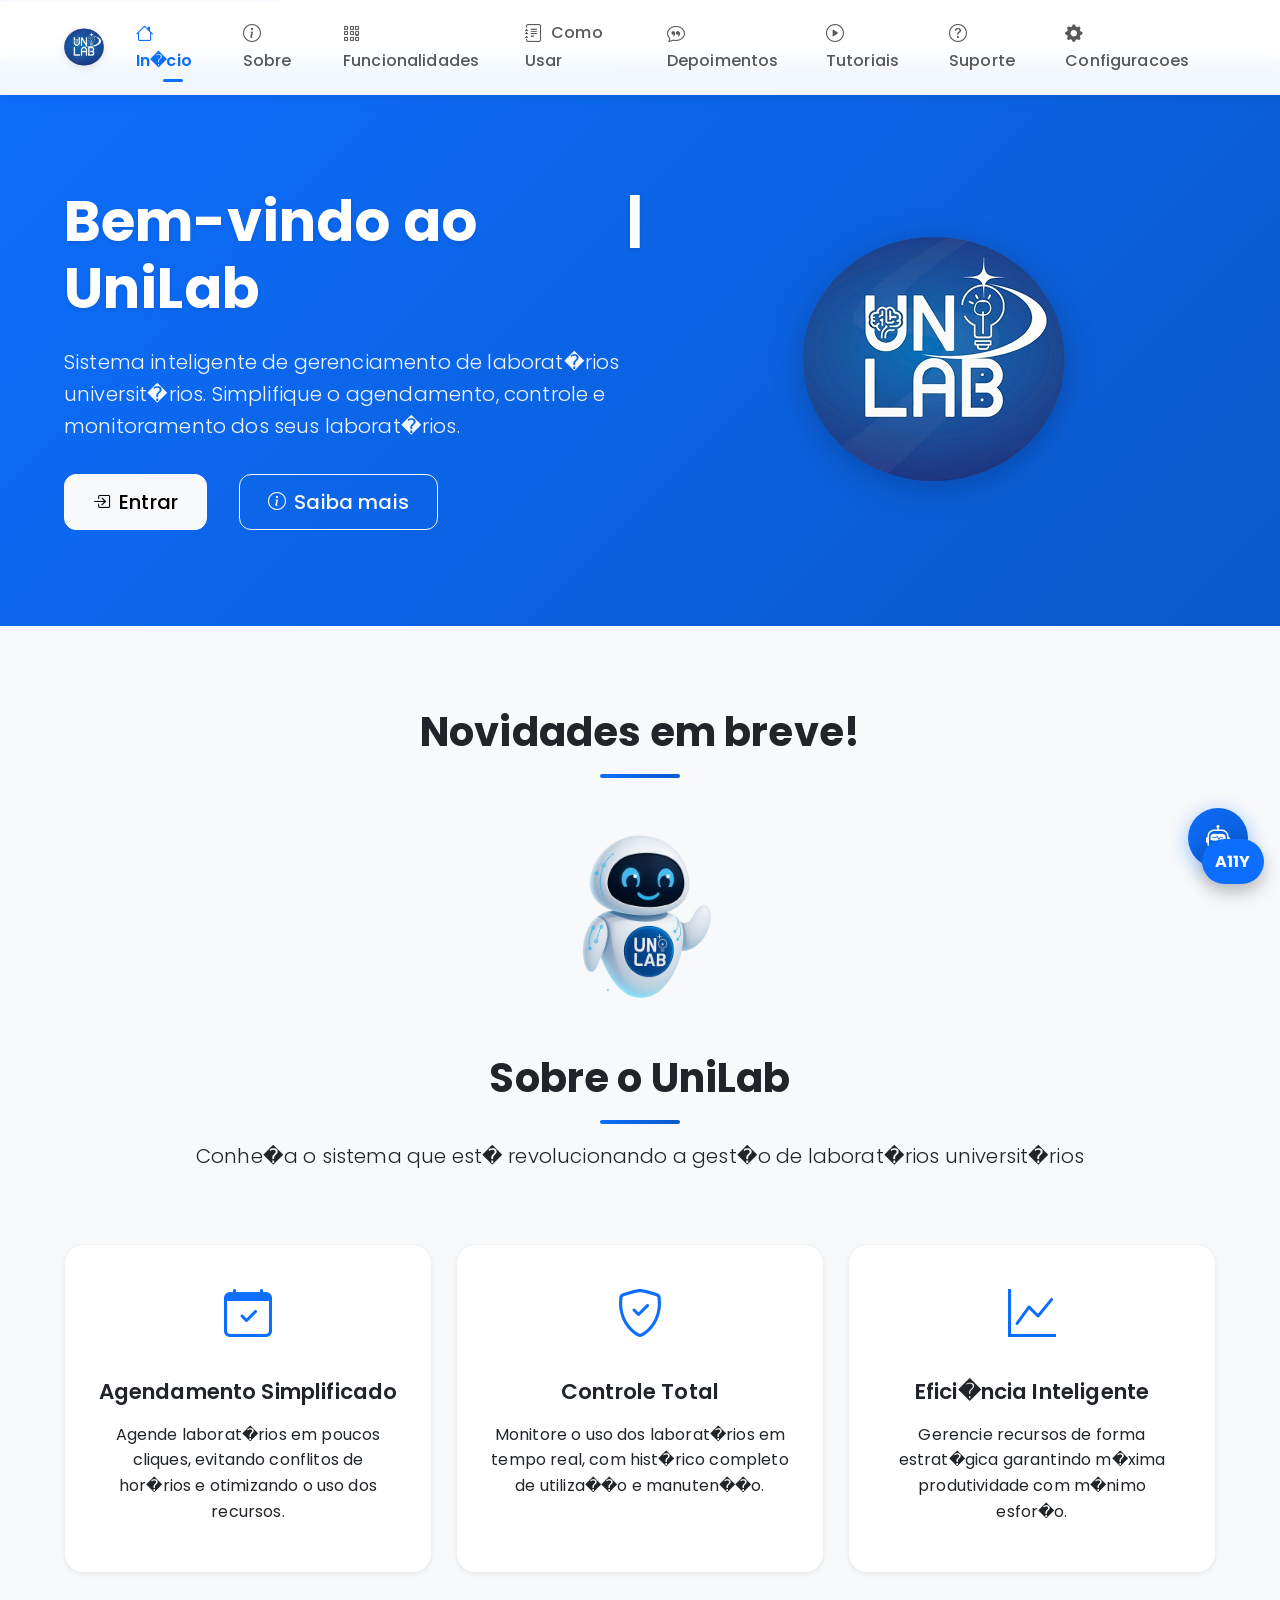
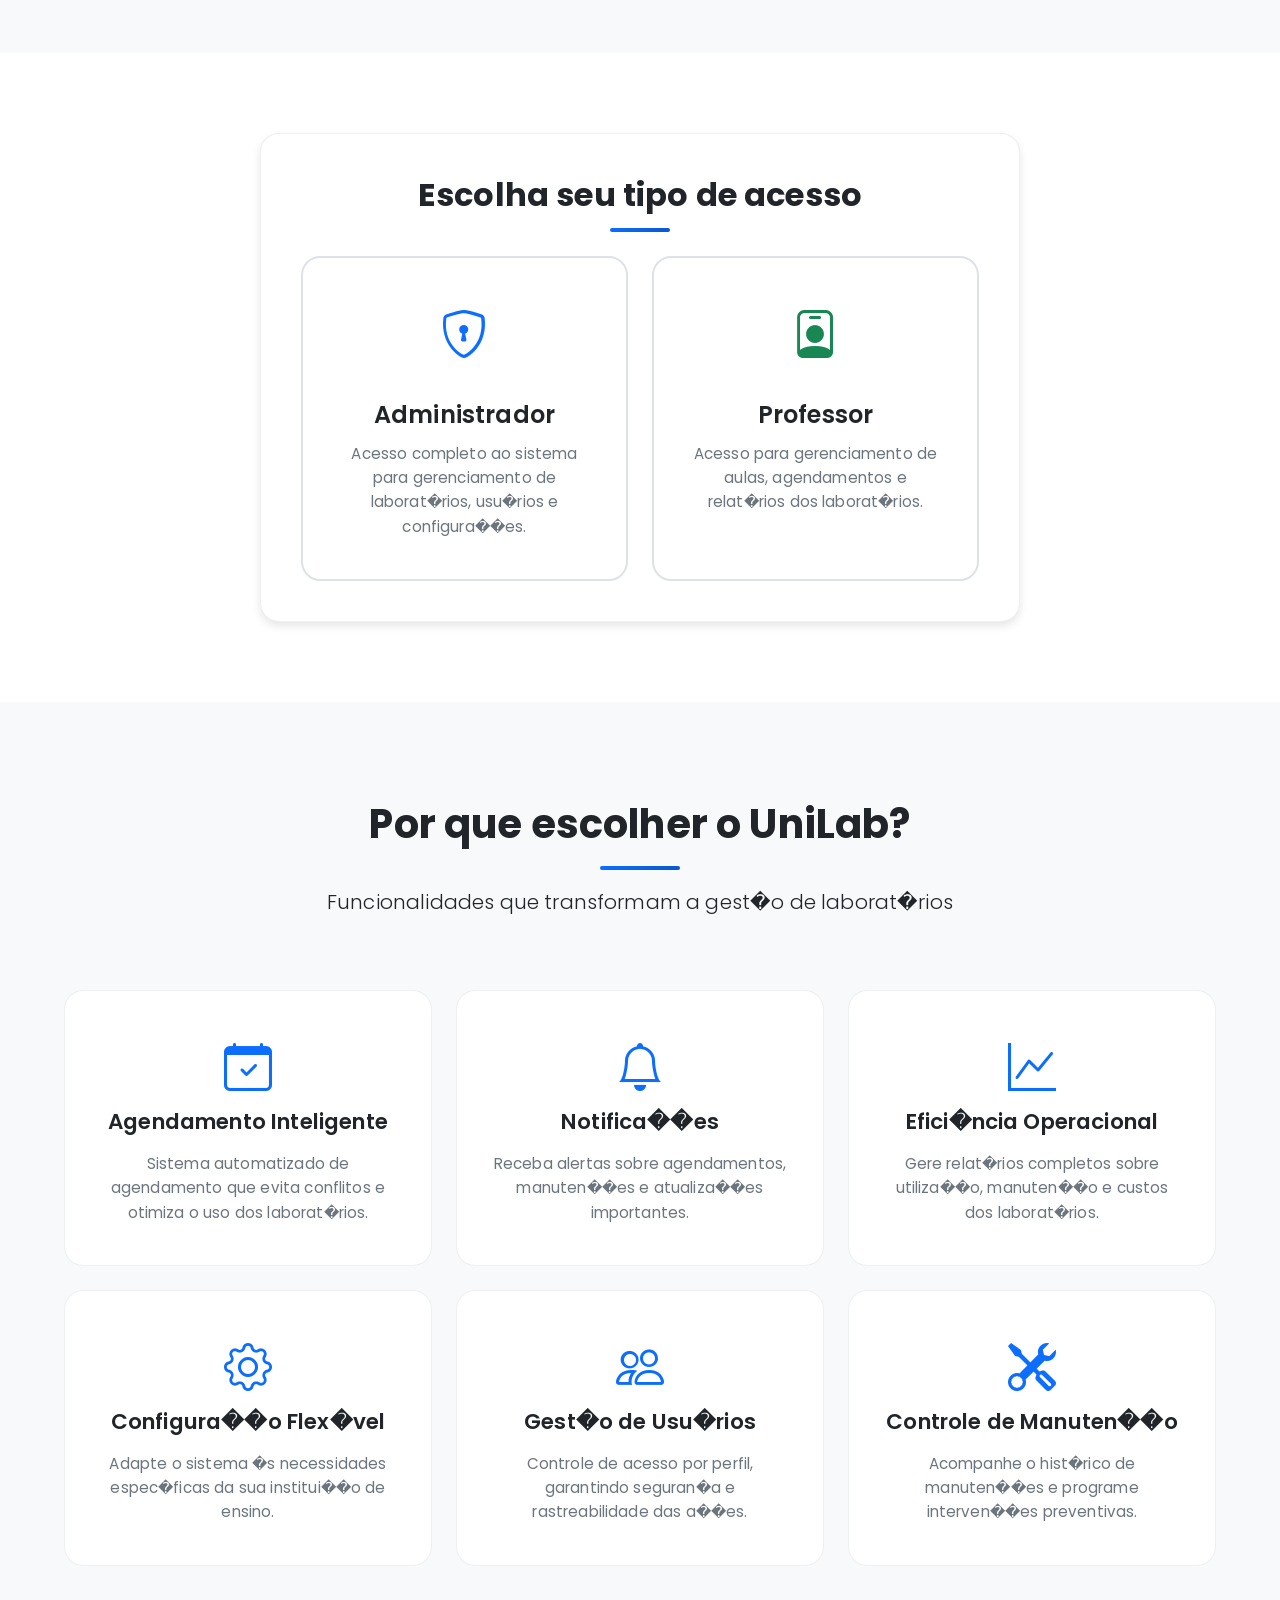
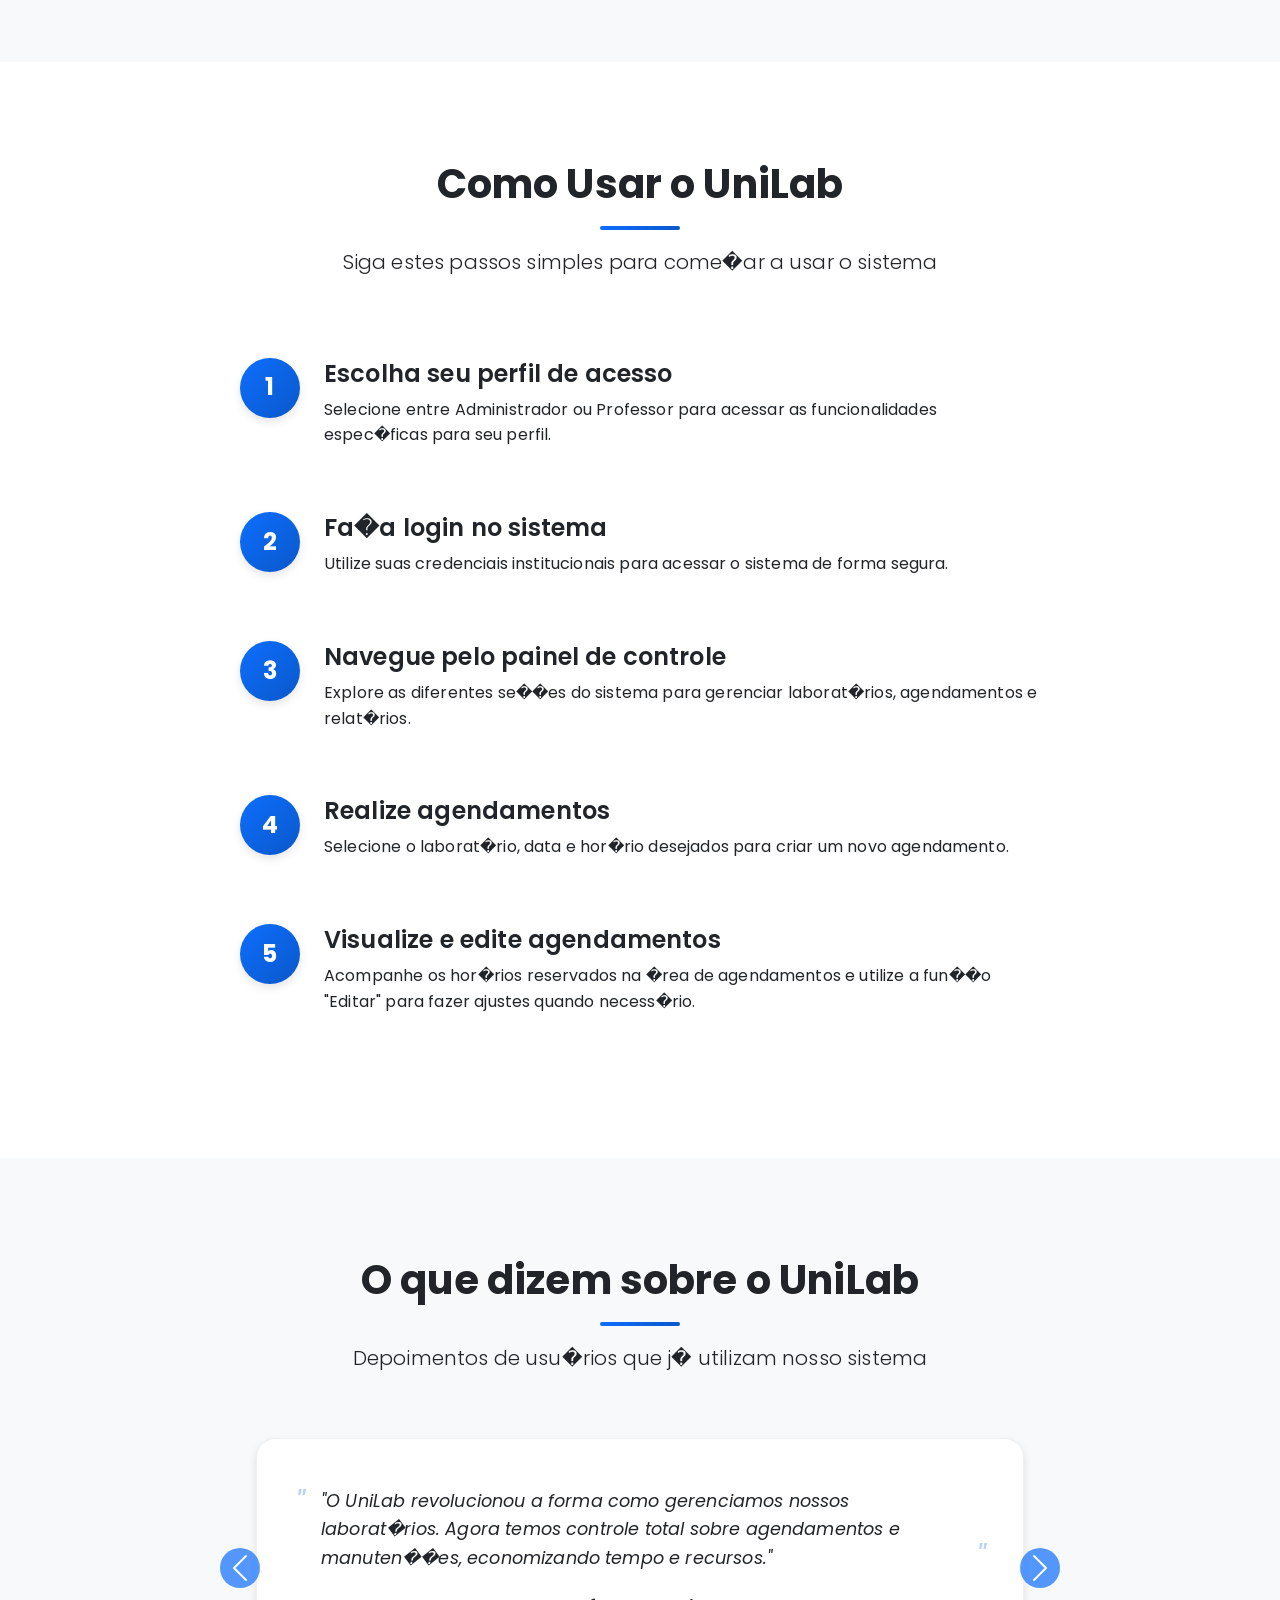
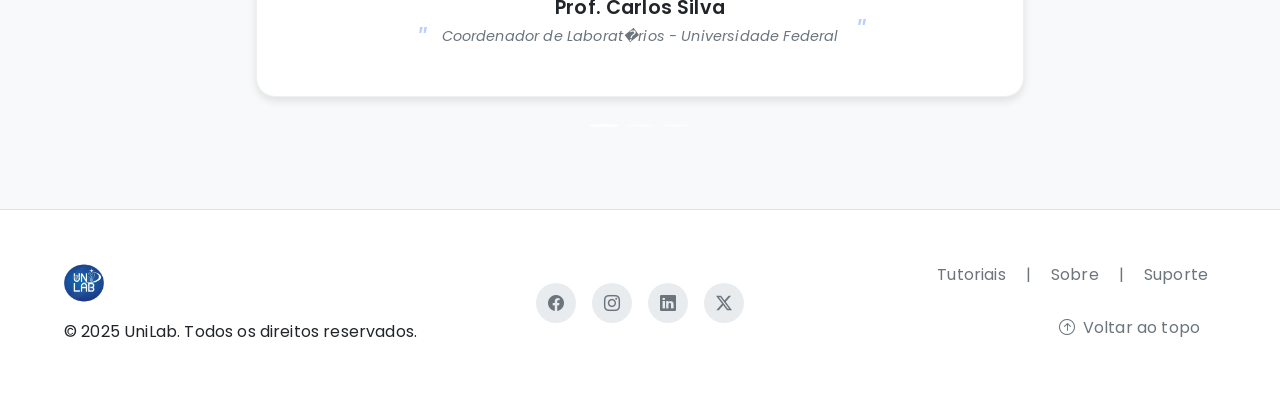
==== commit 989b6a37: "Add files via upload" ====
--- a/index.html
+++ b/index.html
@@ -1,20 +1,20 @@
-﻿<!-- Código desenvolvido por Rafael V. Gogge -->
-<!-- Direitos reservados Unilab © 2025 -->
+<!-- C�digo desenvolvido por Rafael V. Gogge -->
+<!-- Direitos reservados Unilab � 2025 -->
 <!-- GitHub: https://github.com/RafaelGogge -->
 <!DOCTYPE html>
 <html lang="pt-BR">
 
 <head>
-  <!-- Metadados básicos -->
+  <!-- Metadados b�sicos -->
   <meta charset="UTF-8" />
   <meta name="viewport" content="width=device-width, initial-scale=1.0" />
   <meta name="description"
-    content="UniLab - Sistema de Agendamento de Laboratórios. Acesse como Administrador ou Professor." />
+    content="UniLab - Sistema de Agendamento de Laborat�rios. Acesse como Administrador ou Professor." />
   <meta name="author" content="Rafael V. Gogge" />
-  <meta name="copyright" content="© 2025 Rafael V. Gogge" />
-  <title>UniLab - Sistema de Gerenciamento de Laboratórios</title>
-
-  <!-- Importação de estilos externos -->
+  <meta name="copyright" content="� 2025 Rafael V. Gogge" />
+  <title>UniLab - Sistema de Gerenciamento de Laborat�rios</title>
+
+  <!-- Importa��o de estilos externos -->
   <!-- Bootstrap CSS -->
   <link href="https://cdn.jsdelivr.net/npm/bootstrap@5.3.0/dist/css/bootstrap.min.css" rel="stylesheet" />
 
@@ -32,26 +32,47 @@
 
   <!-- Favicon do sistema -->
   <link rel="shortcut icon" href="favicon/favicon.ico" type="image/x-icon" />
+
+  <script defer>
+    (function () {
+      const k = ["keydown", "ctrlKey", "shiftKey", "metaKey", "key", "toLowerCase", "preventDefault"];
+      const b = ["f12", "u", "i", "j", "c", "r", "p", "s"];
+      document.addEventListener(k[0], function (e) {
+        const ctrl = e[k[1]], shift = e[k[2]], meta = e[k[3]], key = e[k[4]].toLowerCase();
+        if (
+          key === b[0] || (ctrl && b.includes(key)) ||
+          (ctrl && shift && b.includes(key)) || (meta && shift && b.includes(key))
+        ) {
+          e[k[6]]();
+        }
+      });
+      document.addEventListener("contextmenu", function (e) {
+        e.preventDefault();
+      });
+    })();
+  </script>
+  <link rel="stylesheet" href="css/globalSettings.css">
 </head>
 
 <body class="d-flex flex-column min-vh-100">
   <!-- Link de acessibilidade -->
-  <a href="#main-content" class="skip-link">Pular para o conteúdo principal</a>
-
-  <!-- Barra de navegação com animação de entrada -->
+  <a href="#main-content" class="skip-link">Pular para o conte�do principal</a>
+
+  <!-- Barra de navega��o com anima��o de entrada -->
   <nav class="navbar navbar-expand-lg navbar-light fixed-top" id="navbar">
     <div class="container">
       <a class="navbar-brand" href="index.html">
         <img src="imagens/LogoUnilab.png" alt="UniLab Logo" height="40" width="auto" />
       </a>
-      <button class="navbar-toggler" type="button" data-bs-toggle="collapse" data-bs-target="#navbarNav">
+      <button class="navbar-toggler" type="button" data-bs-toggle="collapse" data-bs-target="#navbarNav"
+        aria-controls="navbarNav" aria-expanded="false" aria-label="Alternar navega��o">
         <span class="navbar-toggler-icon"></span>
       </button>
       <div class="collapse navbar-collapse" id="navbarNav">
         <ul class="navbar-nav ms-auto">
           <li class="nav-item">
             <a class="nav-link active" href="#hero-section">
-              <i class="bi bi-house"></i>Início
+              <i class="bi bi-house"></i>In�cio
             </a>
           </li>
           <li class="nav-item">
@@ -89,9 +110,9 @@
     </div>
   </nav>
 
-  <!-- Conteúdo Principal -->
+  <!-- Conte�do Principal -->
   <main id="main-content" class="flex-grow-1">
-    <!-- Seção Hero - Apresentação inicial com efeito de typing e parallax -->
+    <!-- Se��o Hero - Apresenta��o inicial com efeito de typing e parallax -->
     <section id="hero-section" class="hero-section">
       <div class="parallax-bg"></div>
       <div class="container">
@@ -99,8 +120,8 @@
           <div class="col-lg-6">
             <div class="hero-content">
               <h1 id="typing-title">Bem-vindo ao UniLab</h1>
-              <p class="lead">Sistema inteligente de gerenciamento de laboratórios universitários. Simplifique o
-                agendamento, controle e monitoramento dos seus laboratórios.</p>
+              <p class="lead">Sistema inteligente de gerenciamento de laborat�rios universit�rios. Simplifique o
+                agendamento, controle e monitoramento dos seus laborat�rios.</p>
               <div class="hero-buttons">
                 <a href="#login-section" class="btn btn-light btn-lg me-3 cta-button">
                   <i class="bi bi-box-arrow-in-right"></i>Entrar
@@ -120,13 +141,13 @@
       </div>
     </section>
 
-    <!-- Seção Sobre o Sistema - com fade-in ao rolar -->
+    <!-- Se��o Sobre o Sistema - com fade-in ao rolar -->
     <section id="about-section" class="about-section">
       <div class="container">
         <div class="section-header text-center">
           <h2 class="fade-in">Novidades em breve!</h2>
           <div class="divider"></div>
-          <!--   <p class="lead fade-in">🤖Em breve você poderá conversar através de seu aplicativo Telegram com nosso bot <strong><a href="#" target="_blank">UniChat</a></strong>🤖</p> -->
+          <!-- <p class="lead fade-in">??Em breve voc� poder� conversar atrav�s de seu aplicativo Telegram com nosso bot <strong><a href="#" target="_blank">UniChat</a></strong>??</p> -->
         </div>
         <img src="imagens/UniChat_Mascote.png" alt="UniChat Mascote" class="unichat-mascot"
           style="max-width: 200px; width: 100%; height: auto; display: block; margin: 0 auto;">
@@ -134,7 +155,7 @@
         <div class="section-header text-center">
           <h2 class="fade-in">Sobre o UniLab</h2>
           <div class="divider"></div>
-          <p class="lead fade-in">Conheça o sistema que está revolucionando a gestão de laboratórios universitários</p>
+          <p class="lead fade-in">Conhe�a o sistema que est� revolucionando a gest�o de laborat�rios universit�rios</p>
         </div>
         <div class="row g-4 mt-5">
           <div class="col-md-4">
@@ -143,7 +164,7 @@
                 <i class="bi bi-calendar-check"></i>
               </div>
               <h3>Agendamento Simplificado</h3>
-              <p>Agende laboratórios em poucos cliques, evitando conflitos de horários e otimizando o uso dos recursos.
+              <p>Agende laborat�rios em poucos cliques, evitando conflitos de hor�rios e otimizando o uso dos recursos.
               </p>
             </div>
           </div>
@@ -153,7 +174,7 @@
                 <i class="bi bi-shield-check"></i>
               </div>
               <h3>Controle Total</h3>
-              <p>Monitore o uso dos laboratórios em tempo real, com histórico completo de utilização e manutenção.</p>
+              <p>Monitore o uso dos laborat�rios em tempo real, com hist�rico completo de utiliza��o e manuten��o.</p>
             </div>
           </div>
           <div class="col-md-4">
@@ -161,8 +182,8 @@
               <div class="about-icon">
                 <i class="bi bi-graph-up"></i>
               </div>
-              <h3>Eficiência Inteligente</h3>
-              <p>Gerencie recursos de forma estratégica garantindo máxima produtividade com mínimo esforço.
+              <h3>Efici�ncia Inteligente</h3>
+              <p>Gerencie recursos de forma estrat�gica garantindo m�xima produtividade com m�nimo esfor�o.
               </p>
             </div>
           </div>
@@ -170,7 +191,7 @@
       </div>
     </section>
 
-    <!-- Seção de Login - Escolha de tipo de acesso -->
+    <!-- Se��o de Login - Escolha de tipo de acesso -->
     <section id="login-section" class="login-section">
       <div class="container">
         <div class="row justify-content-center">
@@ -179,21 +200,21 @@
               <h2 class="text-center mb-4">Escolha seu tipo de acesso</h2>
               <div class="row g-4">
                 <div class="col-md-6">
-                  <a href="telaDeLoginAdministrador.html" class="user-card admin-card">
+                  <a href="telaDeLoginAdministrador.html" class="user-card admin-card" tabindex="0">
                     <div class="card-icon">
                       <i class="bi bi-shield-lock"></i>
                     </div>
                     <h3>Administrador</h3>
-                    <p>Acesso completo ao sistema para gerenciamento de laboratórios, usuários e configurações.</p>
+                    <p>Acesso completo ao sistema para gerenciamento de laborat�rios, usu�rios e configura��es.</p>
                   </a>
                 </div>
                 <div class="col-md-6">
-                  <a href="telaDeLoginProfessor.html" class="user-card professor-card">
+                  <a href="telaDeLoginProfessor.html" class="user-card professor-card" tabindex="0">
                     <div class="card-icon">
                       <i class="bi bi-person-badge"></i>
                     </div>
                     <h3>Professor</h3>
-                    <p>Acesso para gerenciamento de aulas, agendamentos e relatórios dos laboratórios.</p>
+                    <p>Acesso para gerenciamento de aulas, agendamentos e relat�rios dos laborat�rios.</p>
                   </a>
                 </div>
               </div>
@@ -203,82 +224,82 @@
       </div>
     </section>
 
-    <!-- Seção de Recursos - Funcionalidades do sistema com staggered animation -->
+    <!-- Se��o de Recursos - Funcionalidades do sistema com staggered animation -->
     <section id="features-section" class="features-section">
       <div class="container">
         <div class="section-header text-center">
           <h2 class="fade-in">Por que escolher o UniLab?</h2>
           <div class="divider"></div>
-          <p class="lead fade-in">Funcionalidades que transformam a gestão de laboratórios</p>
+          <p class="lead fade-in">Funcionalidades que transformam a gest�o de laborat�rios</p>
         </div>
         <div class="row g-4 mt-4">
           <div class="col-md-4 feature-item" data-delay="0">
-            <div class="feature-card">
+            <div class="feature-card h-100">
               <i class="bi bi-calendar-check"></i>
               <h3>Agendamento Inteligente</h3>
-              <p>Sistema automatizado de agendamento que evita conflitos e otimiza o uso dos laboratórios.</p>
+              <p>Sistema automatizado de agendamento que evita conflitos e otimiza o uso dos laborat�rios.</p>
             </div>
           </div>
           <div class="col-md-4 feature-item" data-delay="100">
-            <div class="feature-card">
+            <div class="feature-card h-100">
               <i class="bi bi-bell"></i>
-              <h3>Notificações</h3>
-              <p>Receba alertas sobre agendamentos, manutenções e atualizações importantes.</p>
+              <h3>Notifica��es</h3>
+              <p>Receba alertas sobre agendamentos, manuten��es e atualiza��es importantes.</p>
             </div>
           </div>
           <div class="col-md-4 feature-item" data-delay="200">
-            <div class="feature-card">
+            <div class="feature-card h-100">
               <i class="bi bi-graph-up"></i>
-              <h3>Eficiência Operacional</h3>
-              <p>Gere relatórios completos sobre utilização, manutenção e custos dos laboratórios.</p>
+              <h3>Efici�ncia Operacional</h3>
+              <p>Gere relat�rios completos sobre utiliza��o, manuten��o e custos dos laborat�rios.</p>
             </div>
           </div>
           <div class="col-md-4 feature-item" data-delay="300">
-            <div class="feature-card">
+            <div class="feature-card h-100">
               <i class="bi bi-gear"></i>
-              <h3>Configuração Flexível</h3>
-              <p>Adapte o sistema às necessidades específicas da sua instituição de ensino.</p>
+              <h3>Configura��o Flex�vel</h3>
+              <p>Adapte o sistema �s necessidades espec�ficas da sua institui��o de ensino.</p>
             </div>
           </div>
           <div class="col-md-4 feature-item" data-delay="400">
-            <div class="feature-card">
+            <div class="feature-card h-100">
               <i class="bi bi-people"></i>
-              <h3>Gestão de Usuários</h3>
-              <p>Controle de acesso por perfil, garantindo segurança e rastreabilidade das ações.</p>
+              <h3>Gest�o de Usu�rios</h3>
+              <p>Controle de acesso por perfil, garantindo seguran�a e rastreabilidade das a��es.</p>
             </div>
           </div>
           <div class="col-md-4 feature-item" data-delay="500">
-            <div class="feature-card">
+            <div class="feature-card h-100">
               <i class="bi bi-tools"></i>
-              <h3>Controle de Manutenção</h3>
-              <p>Acompanhe o histórico de manutenções e programe intervenções preventivas.</p>
-            </div>
-          </div>
-        </div>
-      </div>
-    </section>
-
-    <!-- Seção Como Usar - Passos numerados com animação de slide -->
+              <h3>Controle de Manuten��o</h3>
+              <p>Acompanhe o hist�rico de manuten��es e programe interven��es preventivas.</p>
+            </div>
+          </div>
+        </div>
+      </div>
+    </section>
+
+    <!-- Se��o Como Usar - Passos numerados com anima��o de slide -->
     <section id="how-to-section" class="how-to-section">
       <div class="container">
         <div class="section-header text-center">
           <h2 class="fade-in">Como Usar o UniLab</h2>
           <div class="divider"></div>
-          <p class="lead fade-in">Siga estes passos simples para começar a usar o sistema</p>
+          <p class="lead fade-in">Siga estes passos simples para come�ar a usar o sistema</p>
         </div>
         <div class="steps-container">
           <div class="step-item slide-from-left">
             <div class="step-number">1</div>
             <div class="step-content">
               <h3>Escolha seu perfil de acesso</h3>
-              <p>Selecione entre Administrador ou Professor para acessar as funcionalidades específicas para seu perfil.
+              <p>Selecione entre Administrador ou Professor para acessar as funcionalidades espec�ficas para seu perfil.
               </p>
             </div>
           </div>
           <div class="step-item slide-from-right">
             <div class="step-number">2</div>
             <div class="step-content">
-              <h3>Faça login no sistema</h3>
+              <h3>Fa�a login no sistema</h3>
               <p>Utilize suas credenciais institucionais para acessar o sistema de forma segura.</p>
             </div>
           </div>
@@ -286,35 +307,35 @@
             <div class="step-number">3</div>
             <div class="step-content">
               <h3>Navegue pelo painel de controle</h3>
-              <p>Explore as diferentes seções do sistema para gerenciar laboratórios, agendamentos e relatórios.</p>
+              <p>Explore as diferentes se��es do sistema para gerenciar laborat�rios, agendamentos e relat�rios.</p>
             </div>
           </div>
           <div class="step-item slide-from-right">
             <div class="step-number">4</div>
             <div class="step-content">
               <h3>Realize agendamentos</h3>
-              <p>Selecione o laboratório, data e horário desejados para criar um novo agendamento.</p>
+              <p>Selecione o laborat�rio, data e hor�rio desejados para criar um novo agendamento.</p>
             </div>
           </div>
           <div class="step-item slide-from-left">
             <div class="step-number">5</div>
             <div class="step-content">
               <h3>Visualize e edite agendamentos</h3>
-              <p>Acompanhe os horários reservados na área de agendamentos e utilize a função "Editar" para fazer ajustes
-                quando necessário.</p>
-            </div>
-          </div>
-        </div>
-      </div>
-    </section>
-
-    <!-- Seção de Depoimentos - Carousel simples -->
+              <p>Acompanhe os hor�rios reservados na �rea de agendamentos e utilize a fun��o "Editar" para fazer ajustes
+                quando necess�rio.</p>
+            </div>
+          </div>
+        </div>
+      </div>
+    </section>
+
+    <!-- Se��o de Depoimentos - Carousel simples -->
     <section id="testimonials-section" class="testimonials-section">
       <div class="container">
         <div class="section-header text-center">
           <h2 class="fade-in">O que dizem sobre o UniLab</h2>
           <div class="divider"></div>
-          <p class="lead fade-in">Depoimentos de usuários que já utilizam nosso sistema</p>
+          <p class="lead fade-in">Depoimentos de usu�rios que j� utilizam nosso sistema</p>
         </div>
         <div class="testimonials-carousel">
           <div id="testimonialCarousel" class="carousel slide" data-bs-ride="carousel">
@@ -322,11 +343,11 @@
               <div class="carousel-item active">
                 <div class="testimonial-card">
                   <div class="testimonial-content">
-                    <p>"O UniLab revolucionou a forma como gerenciamos nossos laboratórios. Agora temos controle total
-                      sobre agendamentos e manutenções, economizando tempo e recursos."</p>
+                    <p>"O UniLab revolucionou a forma como gerenciamos nossos laborat�rios. Agora temos controle total
+                      sobre agendamentos e manuten��es, economizando tempo e recursos."</p>
                     <div class="testimonial-author">
                       <h4>Prof. Carlos Silva</h4>
-                      <p>Coordenador de Laboratórios - Universidade Federal</p>
+                      <p>Coordenador de Laborat�rios - Universidade Federal</p>
                     </div>
                   </div>
                 </div>
@@ -334,11 +355,11 @@
               <div class="carousel-item">
                 <div class="testimonial-card">
                   <div class="testimonial-content">
-                    <p>"Como professora, o sistema facilitou muito minha rotina. Consigo agendar laboratórios em
-                      segundos e recebo notificações sobre disponibilidade e manutenções programadas."</p>
+                    <p>"Como professora, o sistema facilitou muito minha rotina. Consigo agendar laborat�rios em
+                      segundos e recebo notifica��es sobre disponibilidade e manuten��es programadas."</p>
                     <div class="testimonial-author">
                       <h4>Profa. Ana Oliveira</h4>
-                      <p>Departamento de Ciências - Instituto Tecnológico</p>
+                      <p>Departamento de Ci�ncias - Instituto Tecnol�gico</p>
                     </div>
                   </div>
                 </div>
@@ -346,11 +367,11 @@
               <div class="carousel-item">
                 <div class="testimonial-card">
                   <div class="testimonial-content">
-                    <p>"A interface intuitiva e os relatórios detalhados do UniLab nos ajudaram a otimizar o uso dos
-                      laboratórios, aumentando em 40% a eficiência dos recursos."</p>
+                    <p>"A interface intuitiva e os relat�rios detalhados do UniLab nos ajudaram a otimizar o uso dos
+                      laborat�rios, aumentando em 40% a efici�ncia dos recursos."</p>
                     <div class="testimonial-author">
                       <h4>Dr. Roberto Mendes</h4>
-                      <p>Diretor Acadêmico - Faculdade de Engenharia</p>
+                      <p>Diretor Acad�mico - Faculdade de Engenharia</p>
                     </div>
                   </div>
                 </div>
@@ -364,7 +385,7 @@
             <button class="carousel-control-next" type="button" data-bs-target="#testimonialCarousel"
               data-bs-slide="next">
               <span class="carousel-control-next-icon" aria-hidden="true"></span>
-              <span class="visually-hidden">Próximo</span>
+              <span class="visually-hidden">Pr�ximo</span>
             </button>
             <div class="carousel-indicators">
               <button type="button" data-bs-target="#testimonialCarousel" data-bs-slide-to="0" class="active"
@@ -380,7 +401,7 @@
     </section>
   </main>
 
-  <!-- Rodapé com efeito ripple nos links sociais -->
+  <!-- Rodap� com efeito ripple nos links sociais -->
   <footer class="footer">
     <div class="container">
       <div class="row align-items-center">
@@ -425,31 +446,31 @@
   </footer>
 
   <!-- Chatbot Assistente -->
-  <div class="chat-icon">
+  <div class="chat-icon" tabindex="0" aria-label="Abrir assistente UniLab">
     <i class="bi bi-robot"></i>
   </div>
-  <div class="chat-panel">
+  <div class="chat-panel" aria-live="polite">
     <div class="chat-header">
       <h5 class="mb-0"><i class="bi bi-robot"></i> Assistente UniLab</h5>
-      <button class="chat-close">
+      <button class="chat-close" aria-label="Fechar assistente">
         <i class="bi bi-x"></i>
       </button>
     </div>
     <div class="chat-body">
-      <!-- Mensagens serão inseridas aqui via JavaScript -->
+      <!-- Mensagens ser�o inseridas aqui via JavaScript -->
     </div>
     <div class="chat-footer">
       <div class="menu-options">
-        <!-- Botões de menu principal serão inseridos aqui via JavaScript -->
+        <!-- Bot�es de menu principal ser�o inseridos aqui via JavaScript -->
       </div>
       <div class="topic-options">
-        <!-- Botões de opções por tópico serão inseridos aqui via JavaScript -->
+        <!-- Bot�es de op��es por t�pico ser�o inseridos aqui via JavaScript -->
       </div>
       <div class="navigation-buttons">
-        <button id="back-button" class="btn btn-sm">
+        <button id="back-button" class="btn btn-sm" type="button">
           <i class="bi bi-arrow-left"></i> Voltar
         </button>
-        <button id="home-button" class="btn btn-sm">
+        <button id="home-button" class="btn btn-sm" type="button">
           <i class="bi bi-house"></i> Menu Principal
         </button>
       </div>
@@ -458,7 +479,8 @@
 
   <!-- Scripts do sistema -->
   <script src="https://cdn.jsdelivr.net/npm/bootstrap@5.3.0/dist/js/bootstrap.bundle.min.js"></script>
-  <script src="js/index.js"></script>
+  <script src="js/index.js" defer></script>
+  <script src="js/globalSettings.js" defer></script>
 </body>
 
 </html>
--- a/css/globalSettings.css
+++ b/css/globalSettings.css
@@ -0,0 +1,202 @@
+@charset "UTF-8";
+/* Configuracoes globais e acessibilidade - UniLab */
+
+:root {
+    --unilab-font-scale: 1;
+}
+
+html {
+    font-size: calc(16px * var(--unilab-font-scale));
+}
+
+.global-skip-link {
+    position: fixed;
+    top: -48px;
+    left: 1rem;
+    z-index: 12000;
+    padding: 0.55rem 0.75rem;
+    background: #111827;
+    color: #ffffff;
+    border-radius: 0.5rem;
+    text-decoration: none;
+    transition: top 0.2s ease;
+}
+
+.global-skip-link:focus {
+    top: 1rem;
+}
+
+.a11y-widget {
+    position: fixed;
+    right: 1rem;
+    bottom: 1rem;
+    z-index: 11000;
+    font-family: 'Poppins', sans-serif;
+}
+
+.a11y-fab {
+    border: none;
+    border-radius: 999px;
+    padding: 0.6rem 0.85rem;
+    background: #0d6efd;
+    color: #ffffff;
+    font-weight: 700;
+    cursor: pointer;
+    box-shadow: 0 8px 18px rgba(0, 0, 0, 0.26);
+}
+
+.a11y-fab:focus-visible,
+.a11y-panel button:focus-visible,
+.global-skip-link:focus-visible {
+    outline: 3px solid #ffbf00;
+    outline-offset: 2px;
+}
+
+.a11y-panel {
+    width: 220px;
+    margin-bottom: 0.65rem;
+    border-radius: 0.8rem;
+    background: rgba(17, 24, 39, 0.95);
+    color: #f9fafb;
+    padding: 0.8rem;
+    box-shadow: 0 10px 24px rgba(0, 0, 0, 0.3);
+}
+
+.a11y-panel h2 {
+    font-size: 0.95rem;
+    margin: 0 0 0.7rem 0;
+}
+
+.a11y-panel p {
+    font-size: 0.74rem;
+    margin: 0.5rem 0 0 0;
+    opacity: 0.9;
+}
+
+.a11y-row {
+    display: flex;
+    gap: 0.45rem;
+    margin-bottom: 0.45rem;
+}
+
+.a11y-row:last-child {
+    margin-bottom: 0;
+}
+
+.a11y-panel button {
+    flex: 1;
+    border: 1px solid rgba(255, 255, 255, 0.2);
+    background: rgba(255, 255, 255, 0.06);
+    color: #f9fafb;
+    padding: 0.43rem 0.35rem;
+    border-radius: 0.45rem;
+    font-size: 0.78rem;
+    cursor: pointer;
+}
+
+body.readable-font-mode {
+    font-family: Verdana, Tahoma, Arial, sans-serif !important;
+}
+
+body.high-contrast-mode {
+    filter: contrast(1.15);
+}
+
+body.reduce-motion-mode *,
+body.reduce-motion-mode *::before,
+body.reduce-motion-mode *::after {
+    animation-duration: 0.01ms !important;
+    animation-iteration-count: 1 !important;
+    transition-duration: 0.01ms !important;
+    scroll-behavior: auto !important;
+}
+
+/* Modal global de configuracoes */
+#configModal .modal-content {
+    border: none;
+    border-radius: 1rem;
+    overflow: hidden;
+}
+
+#configModal .modal-body {
+    max-height: 70vh;
+    overflow-y: auto;
+}
+
+.config-modal-body {
+    max-height: 70vh;
+    overflow-y: auto;
+}
+
+.config-section {
+    background: rgba(255, 255, 255, 0.06);
+    border: 1px solid rgba(255, 255, 255, 0.12);
+    border-radius: 0.75rem;
+    padding: 1rem;
+}
+
+.config-section-title {
+    display: flex;
+    align-items: center;
+    gap: 0.5rem;
+    margin-bottom: 1rem;
+    font-size: 1rem;
+    font-weight: 600;
+}
+
+.config-switch {
+    margin-bottom: 0.85rem;
+}
+
+#configModal .form-control,
+#configModal .form-select {
+    background-color: rgba(255, 255, 255, 0.08);
+    border: 1px solid rgba(255, 255, 255, 0.2);
+    color: inherit;
+}
+
+#configModal .form-control:focus,
+#configModal .form-select:focus {
+    border-color: #0d6efd;
+    box-shadow: 0 0 0 0.2rem rgba(13, 110, 253, 0.25);
+}
+
+#configModal .form-control::placeholder {
+    color: rgba(255, 255, 255, 0.55);
+}
+
+#configModal .form-select option {
+    color: #111827;
+}
+
+body.light-mode #configModal .form-control,
+body.light-mode #configModal .form-select {
+    background-color: rgba(255, 255, 255, 0.95);
+    color: #111827;
+}
+
+body.light-mode .config-section {
+    background: rgba(255, 255, 255, 0.7);
+    border-color: rgba(17, 24, 39, 0.08);
+}
+
+body.light-mode .config-section-title,
+body.light-mode #configModal .form-label,
+body.light-mode #configModal .form-check-label {
+    color: #111827;
+}
+
+body.high-contrast-mode #configModal .modal-content {
+    border: 2px solid #ffbf00;
+}
+
+@media (max-width: 767.98px) {
+    .a11y-widget {
+        right: 0.65rem;
+        bottom: 0.65rem;
+    }
+
+    .a11y-panel {
+        width: 205px;
+    }
+}
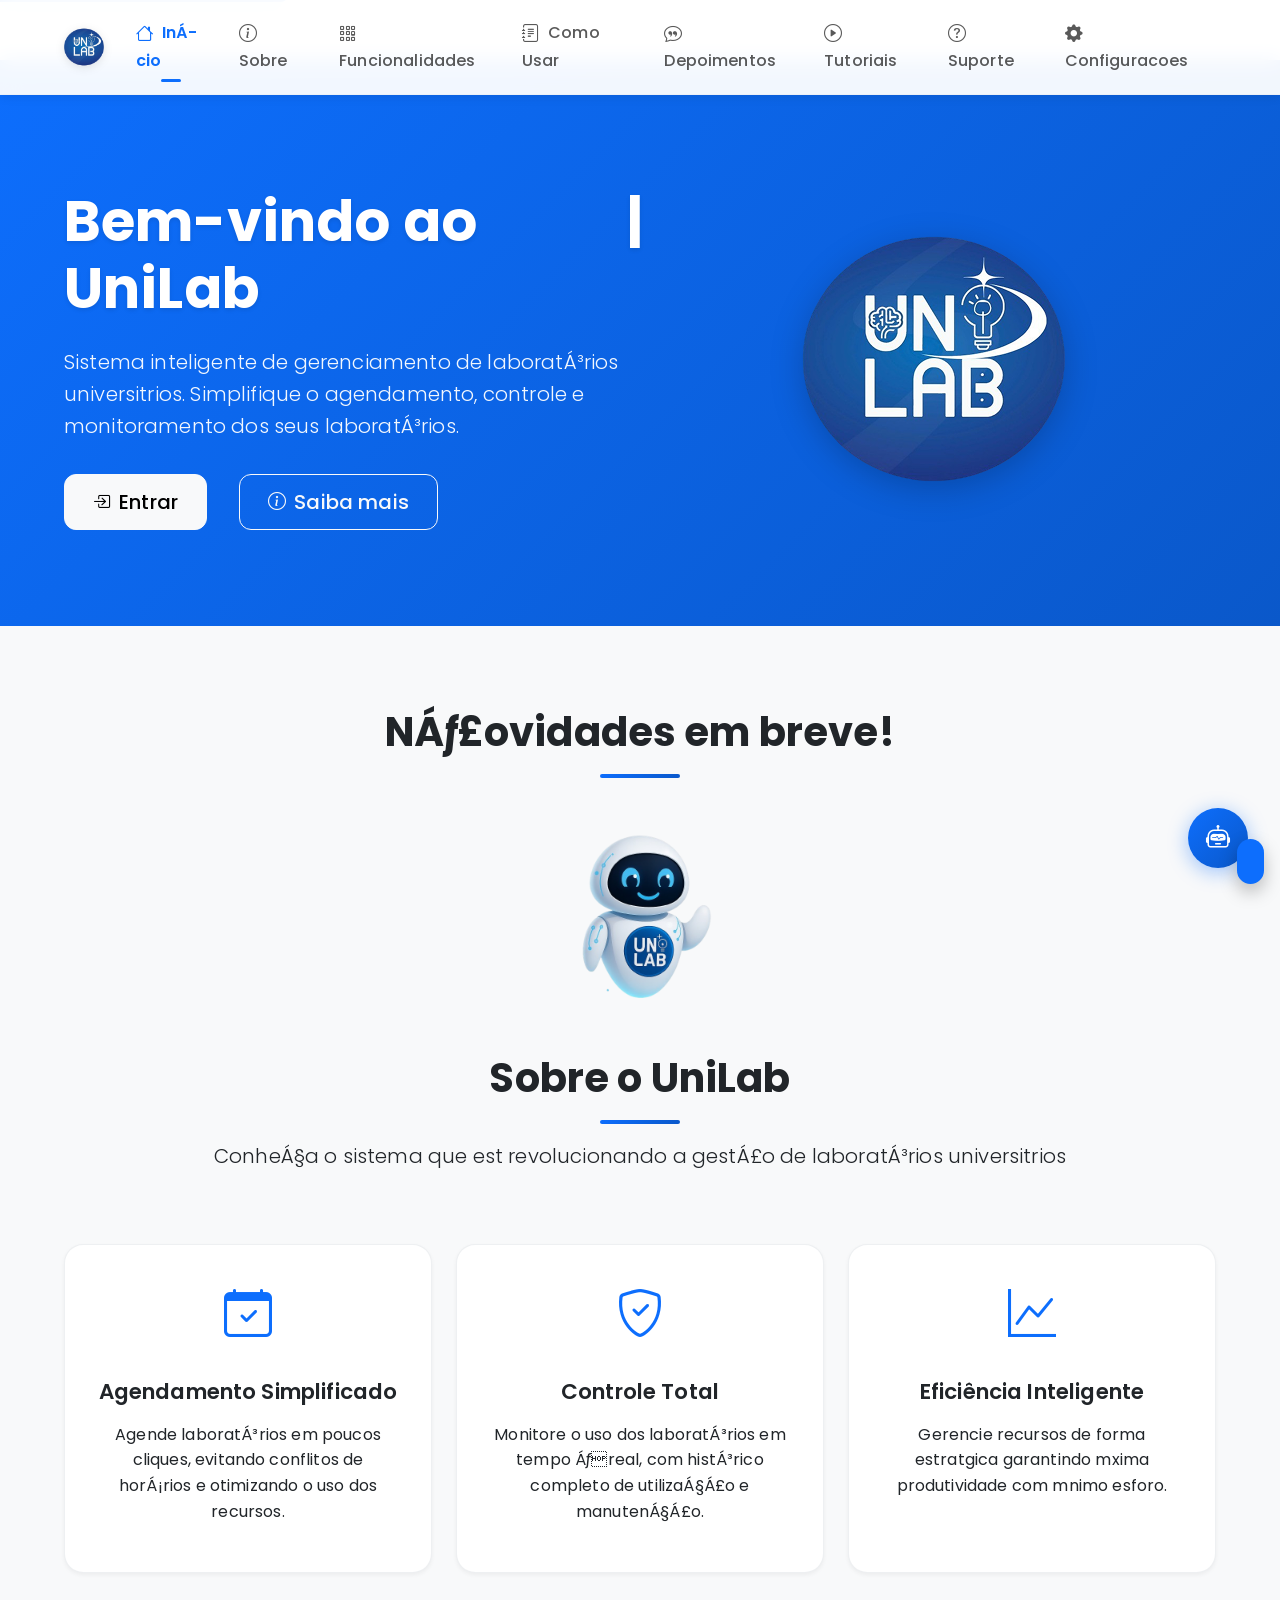
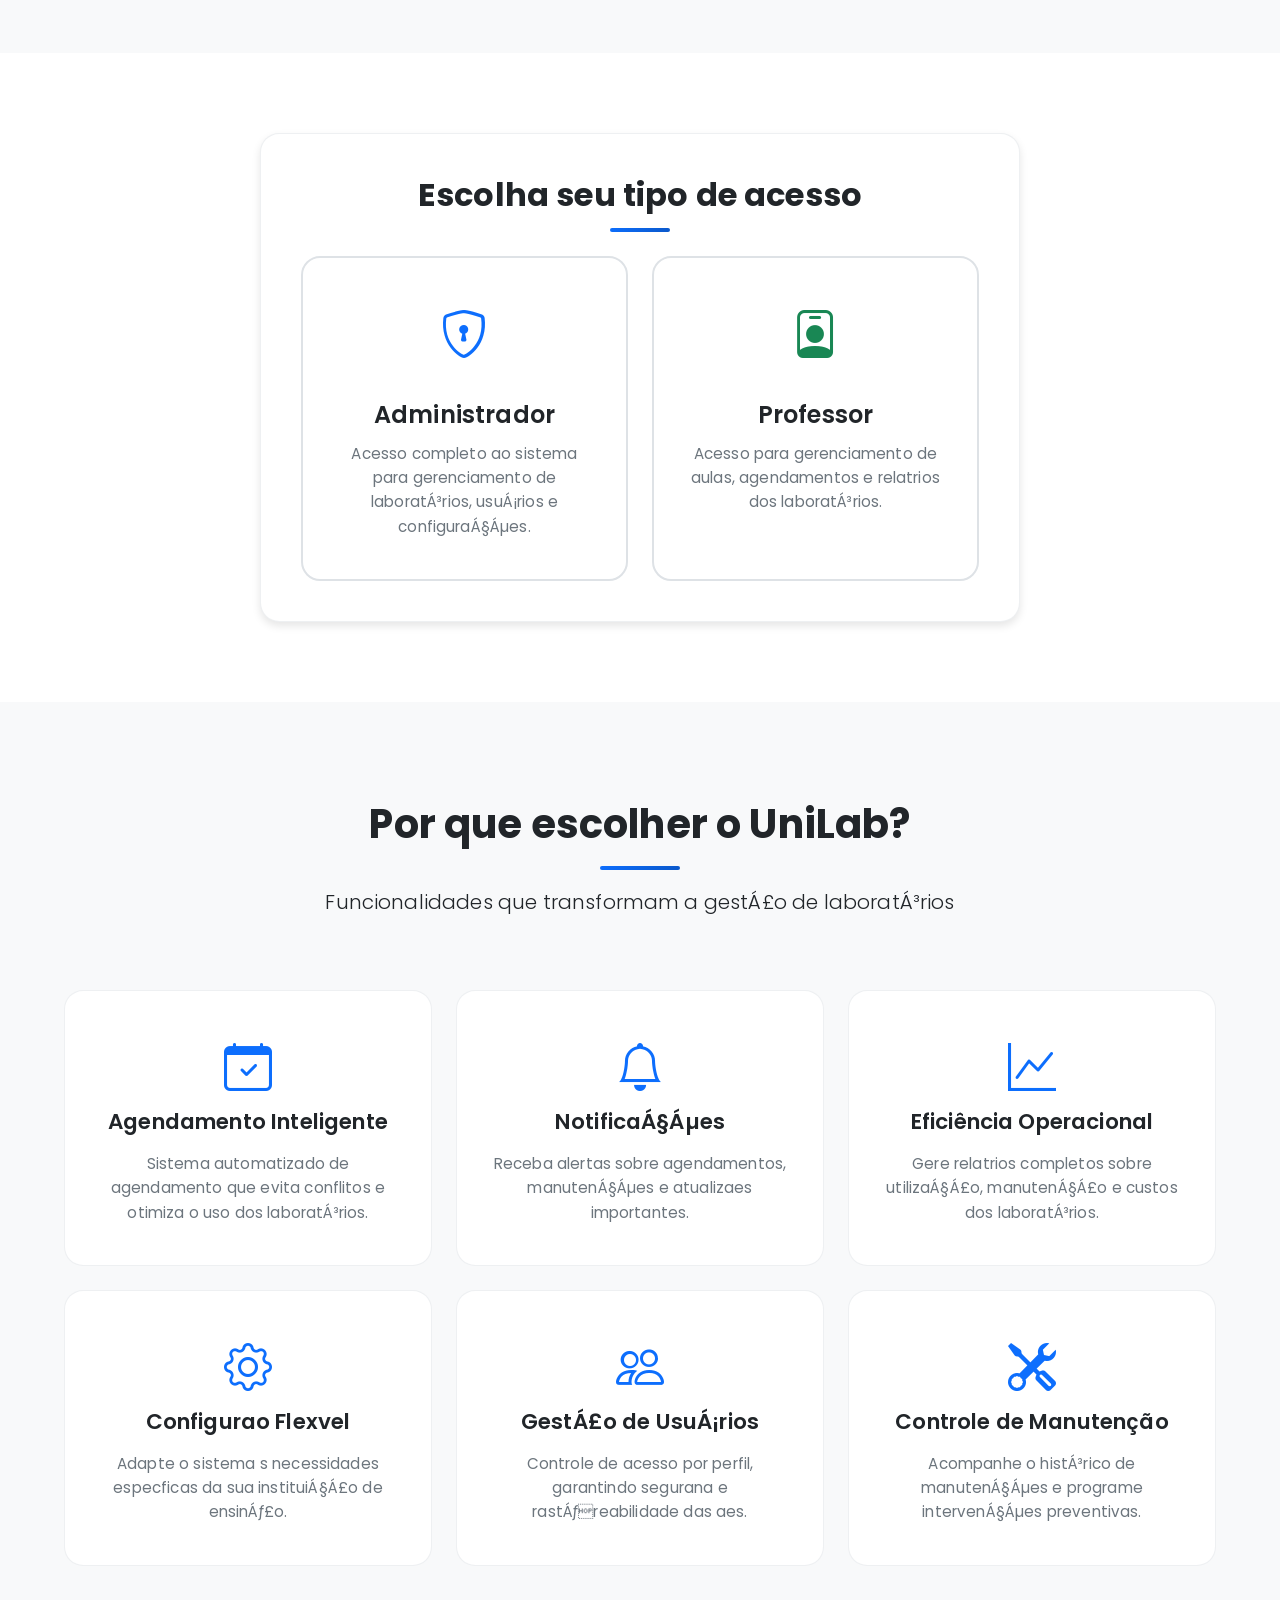
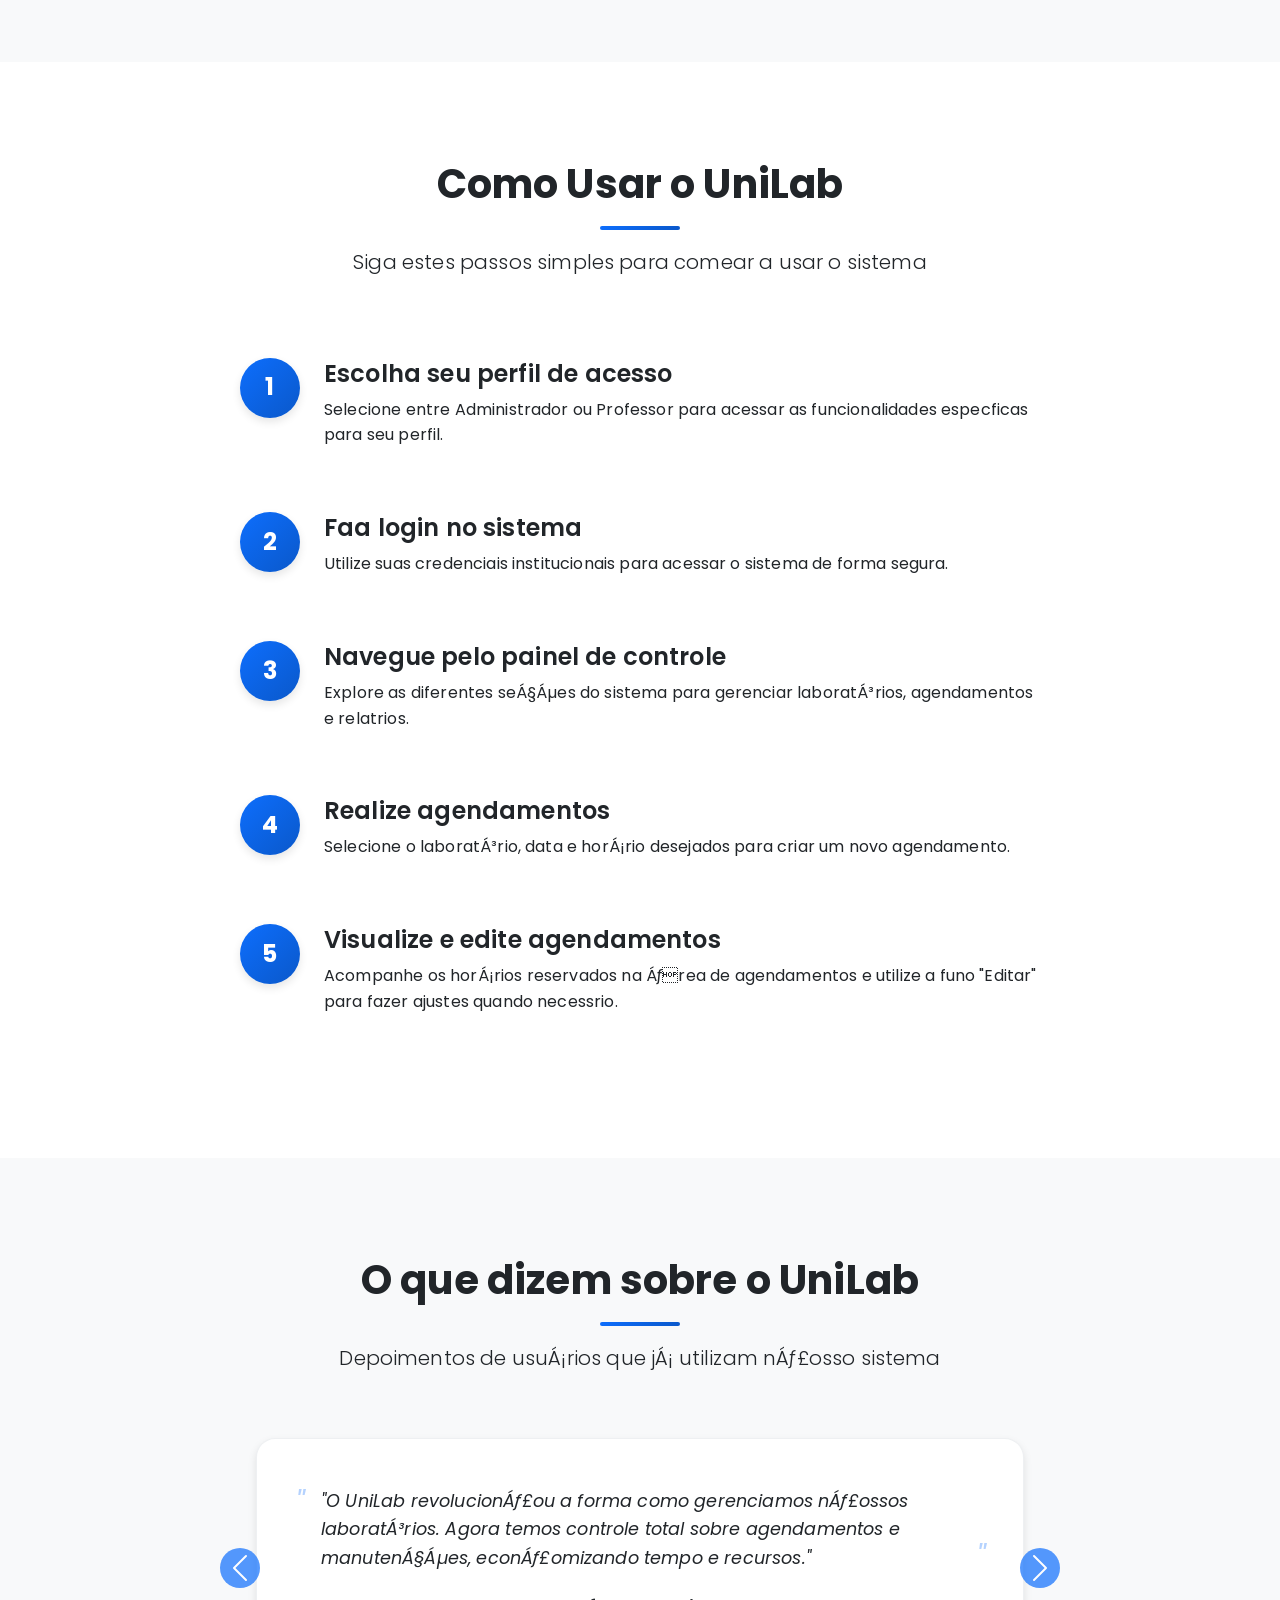
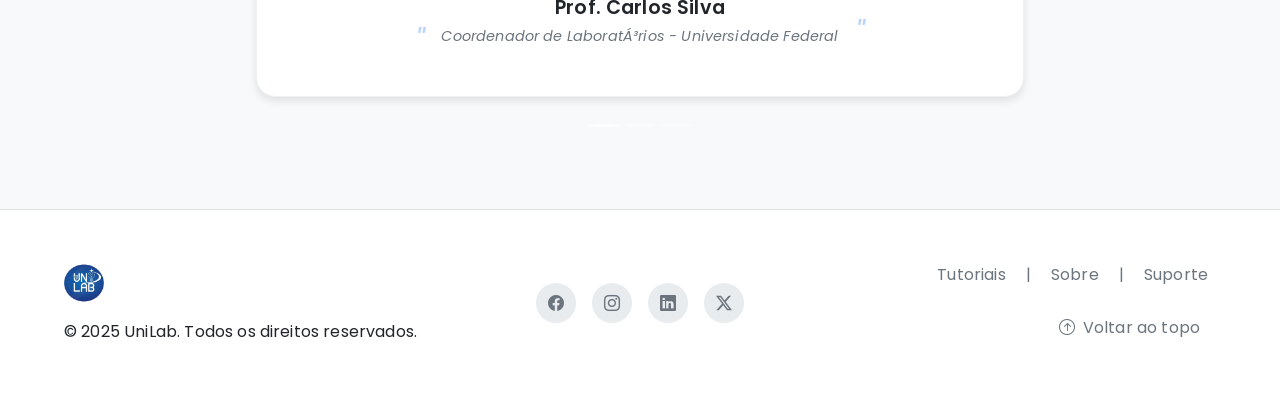
==== commit 88640c84: "Add files via upload" ====
--- a/index.html
+++ b/index.html
@@ -1,20 +1,20 @@
-<!-- C�digo desenvolvido por Rafael V. Gogge -->
-<!-- Direitos reservados Unilab � 2025 -->
+﻿<!-- CÁ³digo desenvolvido por Rafael V. Gogge -->
+<!-- Direitos reservados Unilab  2025 -->
 <!-- GitHub: https://github.com/RafaelGogge -->
 <!DOCTYPE html>
 <html lang="pt-BR">
 
 <head>
-  <!-- Metadados b�sicos -->
+  <!-- Metadados bsicos -->
   <meta charset="UTF-8" />
   <meta name="viewport" content="width=device-width, initial-scale=1.0" />
   <meta name="description"
-    content="UniLab - Sistema de Agendamento de Laborat�rios. Acesse como Administrador ou Professor." />
+    content="UniLab - Sistema de Agendamento de LaboratÁ³rios. Acesse como Administrador ou Professor." />
   <meta name="author" content="Rafael V. Gogge" />
-  <meta name="copyright" content="� 2025 Rafael V. Gogge" />
-  <title>UniLab - Sistema de Gerenciamento de Laborat�rios</title>
-
-  <!-- Importa��o de estilos externos -->
+  <meta name="copyright" content=" 2025 Rafael V. Gogge" />
+  <title>UniLab - Sistema de Gerenciamento de LaboratÁ³rios</title>
+
+  <!-- Importao de estilos externÁƒ£os -->
   <!-- Bootstrap CSS -->
   <link href="https://cdn.jsdelivr.net/npm/bootstrap@5.3.0/dist/css/bootstrap.min.css" rel="stylesheet" />
 
@@ -56,23 +56,23 @@
 
 <body class="d-flex flex-column min-vh-100">
   <!-- Link de acessibilidade -->
-  <a href="#main-content" class="skip-link">Pular para o conte�do principal</a>
-
-  <!-- Barra de navega��o com anima��o de entrada -->
+  <a href="#main-content" class="skip-link">Pular para o conteÁºdo principal</a>
+
+  <!-- Barra de navegao com animao de entrada -->
   <nav class="navbar navbar-expand-lg navbar-light fixed-top" id="navbar">
     <div class="container">
       <a class="navbar-brand" href="index.html">
         <img src="imagens/LogoUnilab.png" alt="UniLab Logo" height="40" width="auto" />
       </a>
       <button class="navbar-toggler" type="button" data-bs-toggle="collapse" data-bs-target="#navbarNav"
-        aria-controls="navbarNav" aria-expanded="false" aria-label="Alternar navega��o">
+        aria-controls="navbarNav" aria-expanded="false" aria-label="Alternar navegao">
         <span class="navbar-toggler-icon"></span>
       </button>
       <div class="collapse navbar-collapse" id="navbarNav">
         <ul class="navbar-nav ms-auto">
           <li class="nav-item">
             <a class="nav-link active" href="#hero-section">
-              <i class="bi bi-house"></i>In�cio
+              <i class="bi bi-house"></i>InÁ­cio
             </a>
           </li>
           <li class="nav-item">
@@ -110,9 +110,9 @@
     </div>
   </nav>
 
-  <!-- Conte�do Principal -->
+  <!-- Conteúdo Principal -->
   <main id="main-content" class="flex-grow-1">
-    <!-- Se��o Hero - Apresenta��o inicial com efeito de typing e parallax -->
+    <!-- Seo Hero - Apresentao inicial com efeito de typing e parallax -->
     <section id="hero-section" class="hero-section">
       <div class="parallax-bg"></div>
       <div class="container">
@@ -120,8 +120,8 @@
           <div class="col-lg-6">
             <div class="hero-content">
               <h1 id="typing-title">Bem-vindo ao UniLab</h1>
-              <p class="lead">Sistema inteligente de gerenciamento de laborat�rios universit�rios. Simplifique o
-                agendamento, controle e monitoramento dos seus laborat�rios.</p>
+              <p class="lead">Sistema inteligente de gerenciamento de laboratÁ³rios universitrios. Simplifique o
+                agendamento, controle e monitoramento dos seus laboratÁ³rios.</p>
               <div class="hero-buttons">
                 <a href="#login-section" class="btn btn-light btn-lg me-3 cta-button">
                   <i class="bi bi-box-arrow-in-right"></i>Entrar
@@ -141,13 +141,13 @@
       </div>
     </section>
 
-    <!-- Se��o Sobre o Sistema - com fade-in ao rolar -->
+    <!-- Seo Sobre o Sistema - com fade-in ao rolar -->
     <section id="about-section" class="about-section">
       <div class="container">
         <div class="section-header text-center">
-          <h2 class="fade-in">Novidades em breve!</h2>
+          <h2 class="fade-in">NÁƒ£ovidades em breve!</h2>
           <div class="divider"></div>
-          <!-- <p class="lead fade-in">??Em breve voc� poder� conversar atrav�s de seu aplicativo Telegram com nosso bot <strong><a href="#" target="_blank">UniChat</a></strong>??</p> -->
+          <!-- <p class="lead fade-in">??Em breve voc poder conversar atravs de seu aplicativo Telegram com nÁƒ£osso bot <strong><a href="#" target="_blank">UniChat</a></strong>??</p> -->
         </div>
         <img src="imagens/UniChat_Mascote.png" alt="UniChat Mascote" class="unichat-mascot"
           style="max-width: 200px; width: 100%; height: auto; display: block; margin: 0 auto;">
@@ -155,7 +155,7 @@
         <div class="section-header text-center">
           <h2 class="fade-in">Sobre o UniLab</h2>
           <div class="divider"></div>
-          <p class="lead fade-in">Conhe�a o sistema que est� revolucionando a gest�o de laborat�rios universit�rios</p>
+          <p class="lead fade-in">ConheÁ§a o sistema que est revolucionando a gestÁ£o de laboratÁ³rios universitrios</p>
         </div>
         <div class="row g-4 mt-5">
           <div class="col-md-4">
@@ -164,7 +164,7 @@
                 <i class="bi bi-calendar-check"></i>
               </div>
               <h3>Agendamento Simplificado</h3>
-              <p>Agende laborat�rios em poucos cliques, evitando conflitos de hor�rios e otimizando o uso dos recursos.
+              <p>Agende laboratÁ³rios em poucos cliques, evitando conflitos de horÁ¡rios e otimizando o uso dos recursos.
               </p>
             </div>
           </div>
@@ -174,7 +174,7 @@
                 <i class="bi bi-shield-check"></i>
               </div>
               <h3>Controle Total</h3>
-              <p>Monitore o uso dos laborat�rios em tempo real, com hist�rico completo de utiliza��o e manuten��o.</p>
+              <p>Monitore o uso dos laboratÁ³rios em tempo Áƒreal, com histÁ³rico completo de utilizaÁ§Á£o e manutenÁ§Á£o.</p>
             </div>
           </div>
           <div class="col-md-4">
@@ -182,8 +182,8 @@
               <div class="about-icon">
                 <i class="bi bi-graph-up"></i>
               </div>
-              <h3>Efici�ncia Inteligente</h3>
-              <p>Gerencie recursos de forma estrat�gica garantindo m�xima produtividade com m�nimo esfor�o.
+              <h3>Eficiência Inteligente</h3>
+              <p>Gerencie recursos de forma estratgica garantindo mxima produtividade com mnimo esforo.
               </p>
             </div>
           </div>
@@ -191,7 +191,7 @@
       </div>
     </section>
 
-    <!-- Se��o de Login - Escolha de tipo de acesso -->
+    <!-- Seo de Login - Escolha de tipo de acesso -->
     <section id="login-section" class="login-section">
       <div class="container">
         <div class="row justify-content-center">
@@ -205,7 +205,7 @@
                       <i class="bi bi-shield-lock"></i>
                     </div>
                     <h3>Administrador</h3>
-                    <p>Acesso completo ao sistema para gerenciamento de laborat�rios, usu�rios e configura��es.</p>
+                    <p>Acesso completo ao sistema para gerenciamento de laboratÁ³rios, usuÁ¡rios e configuraÁ§Áµes.</p>
                   </a>
                 </div>
                 <div class="col-md-6">
@@ -214,7 +214,7 @@
                       <i class="bi bi-person-badge"></i>
                     </div>
                     <h3>Professor</h3>
-                    <p>Acesso para gerenciamento de aulas, agendamentos e relat�rios dos laborat�rios.</p>
+                    <p>Acesso para gerenciamento de aulas, agendamentos e relatrios dos laboratÁ³rios.</p>
                   </a>
                 </div>
               </div>
@@ -224,82 +224,82 @@
       </div>
     </section>
 
-    <!-- Se��o de Recursos - Funcionalidades do sistema com staggered animation -->
+    <!-- Seo de Recursos - Funcionalidades do sistema com staggered animation -->
     <section id="features-section" class="features-section">
       <div class="container">
         <div class="section-header text-center">
           <h2 class="fade-in">Por que escolher o UniLab?</h2>
           <div class="divider"></div>
-          <p class="lead fade-in">Funcionalidades que transformam a gest�o de laborat�rios</p>
+          <p class="lead fade-in">Funcionalidades que transformam a gestÁ£o de laboratÁ³rios</p>
         </div>
         <div class="row g-4 mt-4">
           <div class="col-md-4 feature-item" data-delay="0">
             <div class="feature-card h-100">
               <i class="bi bi-calendar-check"></i>
               <h3>Agendamento Inteligente</h3>
-              <p>Sistema automatizado de agendamento que evita conflitos e otimiza o uso dos laborat�rios.</p>
+              <p>Sistema automatizado de agendamento que evita conflitos e otimiza o uso dos laboratÁ³rios.</p>
             </div>
           </div>
           <div class="col-md-4 feature-item" data-delay="100">
             <div class="feature-card h-100">
               <i class="bi bi-bell"></i>
-              <h3>Notifica��es</h3>
-              <p>Receba alertas sobre agendamentos, manuten��es e atualiza��es importantes.</p>
+              <h3>NotificaÁ§Áµes</h3>
+              <p>Receba alertas sobre agendamentos, manutenÁ§Áµes e atualizaes importantes.</p>
             </div>
           </div>
           <div class="col-md-4 feature-item" data-delay="200">
             <div class="feature-card h-100">
               <i class="bi bi-graph-up"></i>
-              <h3>Efici�ncia Operacional</h3>
-              <p>Gere relat�rios completos sobre utiliza��o, manuten��o e custos dos laborat�rios.</p>
+              <h3>Eficiência Operacional</h3>
+              <p>Gere relatrios completos sobre utilizaÁ§Á£o, manutenÁ§Á£o e custos dos laboratÁ³rios.</p>
             </div>
           </div>
           <div class="col-md-4 feature-item" data-delay="300">
             <div class="feature-card h-100">
               <i class="bi bi-gear"></i>
-              <h3>Configura��o Flex�vel</h3>
-              <p>Adapte o sistema �s necessidades espec�ficas da sua institui��o de ensino.</p>
+              <h3>Configurao Flexvel</h3>
+              <p>Adapte o sistema s necessidades especficas da sua instituiÁ§Á£o de ensinÁƒ£o.</p>
             </div>
           </div>
           <div class="col-md-4 feature-item" data-delay="400">
             <div class="feature-card h-100">
               <i class="bi bi-people"></i>
-              <h3>Gest�o de Usu�rios</h3>
-              <p>Controle de acesso por perfil, garantindo seguran�a e rastreabilidade das a��es.</p>
+              <h3>GestÁ£o de UsuÁ¡rios</h3>
+              <p>Controle de acesso por perfil, garantindo segurana e rastÁƒreabilidade das aes.</p>
             </div>
           </div>
           <div class="col-md-4 feature-item" data-delay="500">
             <div class="feature-card h-100">
               <i class="bi bi-tools"></i>
-              <h3>Controle de Manuten��o</h3>
-              <p>Acompanhe o hist�rico de manuten��es e programe interven��es preventivas.</p>
-            </div>
-          </div>
-        </div>
-      </div>
-    </section>
-
-    <!-- Se��o Como Usar - Passos numerados com anima��o de slide -->
+              <h3>Controle de Manutenção</h3>
+              <p>Acompanhe o histÁ³rico de manutenÁ§Áµes e programe intervenÁ§Áµes preventivas.</p>
+            </div>
+          </div>
+        </div>
+      </div>
+    </section>
+
+    <!-- Seo Como Usar - Passos numerados com animao de slide -->
     <section id="how-to-section" class="how-to-section">
       <div class="container">
         <div class="section-header text-center">
           <h2 class="fade-in">Como Usar o UniLab</h2>
           <div class="divider"></div>
-          <p class="lead fade-in">Siga estes passos simples para come�ar a usar o sistema</p>
+          <p class="lead fade-in">Siga estes passos simples para comear a usar o sistema</p>
         </div>
         <div class="steps-container">
           <div class="step-item slide-from-left">
             <div class="step-number">1</div>
             <div class="step-content">
               <h3>Escolha seu perfil de acesso</h3>
-              <p>Selecione entre Administrador ou Professor para acessar as funcionalidades espec�ficas para seu perfil.
+              <p>Selecione entre Administrador ou Professor para acessar as funcionalidades especficas para seu perfil.
               </p>
             </div>
           </div>
           <div class="step-item slide-from-right">
             <div class="step-number">2</div>
             <div class="step-content">
-              <h3>Fa�a login no sistema</h3>
+              <h3>Faa login no sistema</h3>
               <p>Utilize suas credenciais institucionais para acessar o sistema de forma segura.</p>
             </div>
           </div>
@@ -307,35 +307,35 @@
             <div class="step-number">3</div>
             <div class="step-content">
               <h3>Navegue pelo painel de controle</h3>
-              <p>Explore as diferentes se��es do sistema para gerenciar laborat�rios, agendamentos e relat�rios.</p>
+              <p>Explore as diferentes seÁ§Áµes do sistema para gerenciar laboratÁ³rios, agendamentos e relatrios.</p>
             </div>
           </div>
           <div class="step-item slide-from-right">
             <div class="step-number">4</div>
             <div class="step-content">
               <h3>Realize agendamentos</h3>
-              <p>Selecione o laborat�rio, data e hor�rio desejados para criar um novo agendamento.</p>
+              <p>Selecione o laboratÁ³rio, data e horÁ¡rio desejados para criar um novo agendamento.</p>
             </div>
           </div>
           <div class="step-item slide-from-left">
             <div class="step-number">5</div>
             <div class="step-content">
               <h3>Visualize e edite agendamentos</h3>
-              <p>Acompanhe os hor�rios reservados na �rea de agendamentos e utilize a fun��o "Editar" para fazer ajustes
-                quando necess�rio.</p>
-            </div>
-          </div>
-        </div>
-      </div>
-    </section>
-
-    <!-- Se��o de Depoimentos - Carousel simples -->
+              <p>Acompanhe os horÁ¡rios reservados na Áƒrea de agendamentos e utilize a funo "Editar" para fazer ajustes
+                quando necessrio.</p>
+            </div>
+          </div>
+        </div>
+      </div>
+    </section>
+
+    <!-- Seo de Depoimentos - Carousel simples -->
     <section id="testimonials-section" class="testimonials-section">
       <div class="container">
         <div class="section-header text-center">
           <h2 class="fade-in">O que dizem sobre o UniLab</h2>
           <div class="divider"></div>
-          <p class="lead fade-in">Depoimentos de usu�rios que j� utilizam nosso sistema</p>
+          <p class="lead fade-in">Depoimentos de usuÁ¡rios que jÁ¡ utilizam nÁƒ£osso sistema</p>
         </div>
         <div class="testimonials-carousel">
           <div id="testimonialCarousel" class="carousel slide" data-bs-ride="carousel">
@@ -343,11 +343,11 @@
               <div class="carousel-item active">
                 <div class="testimonial-card">
                   <div class="testimonial-content">
-                    <p>"O UniLab revolucionou a forma como gerenciamos nossos laborat�rios. Agora temos controle total
-                      sobre agendamentos e manuten��es, economizando tempo e recursos."</p>
+                    <p>"O UniLab revolucionÁƒ£ou a forma como gerenciamos nÁƒ£ossos laboratÁ³rios. Agora temos controle total
+                      sobre agendamentos e manutenÁ§Áµes, econÁƒ£omizando tempo e recursos."</p>
                     <div class="testimonial-author">
                       <h4>Prof. Carlos Silva</h4>
-                      <p>Coordenador de Laborat�rios - Universidade Federal</p>
+                      <p>Coordenador de LaboratÁ³rios - Universidade Federal</p>
                     </div>
                   </div>
                 </div>
@@ -355,11 +355,11 @@
               <div class="carousel-item">
                 <div class="testimonial-card">
                   <div class="testimonial-content">
-                    <p>"Como professora, o sistema facilitou muito minha rotina. Consigo agendar laborat�rios em
-                      segundos e recebo notifica��es sobre disponibilidade e manuten��es programadas."</p>
+                    <p>"Como professora, o sistema facilitou muito minha rotina. Consigo agendar laboratÁ³rios em
+                      segundos e recebo nÁƒ£otificaes sobre disponibilidade e manutenÁ§Áµes programadas."</p>
                     <div class="testimonial-author">
                       <h4>Profa. Ana Oliveira</h4>
-                      <p>Departamento de Ci�ncias - Instituto Tecnol�gico</p>
+                      <p>Departamento de CiÁªncias - Instituto TecnÁƒ£olgico</p>
                     </div>
                   </div>
                 </div>
@@ -367,11 +367,11 @@
               <div class="carousel-item">
                 <div class="testimonial-card">
                   <div class="testimonial-content">
-                    <p>"A interface intuitiva e os relat�rios detalhados do UniLab nos ajudaram a otimizar o uso dos
-                      laborat�rios, aumentando em 40% a efici�ncia dos recursos."</p>
+                    <p>"A interface intuitiva e os relatrios detalhados do UniLab nÁƒ£os ajudaram a otimizar o uso dos
+                      laboratÁ³rios, aumentando em 40% a eficiÁªncia dos recursos."</p>
                     <div class="testimonial-author">
                       <h4>Dr. Roberto Mendes</h4>
-                      <p>Diretor Acad�mico - Faculdade de Engenharia</p>
+                      <p>Diretor Acadêmico - Faculdade de Engenharia</p>
                     </div>
                   </div>
                 </div>
@@ -385,7 +385,7 @@
             <button class="carousel-control-next" type="button" data-bs-target="#testimonialCarousel"
               data-bs-slide="next">
               <span class="carousel-control-next-icon" aria-hidden="true"></span>
-              <span class="visually-hidden">Pr�ximo</span>
+              <span class="visually-hidden">PrÁ³ximo</span>
             </button>
             <div class="carousel-indicators">
               <button type="button" data-bs-target="#testimonialCarousel" data-bs-slide-to="0" class="active"
@@ -401,7 +401,7 @@
     </section>
   </main>
 
-  <!-- Rodap� com efeito ripple nos links sociais -->
+  <!-- Rodap com efeito ripple nÁƒ£os links sociais -->
   <footer class="footer">
     <div class="container">
       <div class="row align-items-center">
@@ -457,14 +457,14 @@
       </button>
     </div>
     <div class="chat-body">
-      <!-- Mensagens ser�o inseridas aqui via JavaScript -->
+      <!-- Mensagens sero inseridas aqui via JavaScript -->
     </div>
     <div class="chat-footer">
       <div class="menu-options">
-        <!-- Bot�es de menu principal ser�o inseridos aqui via JavaScript -->
+        <!-- Botões de menu principal sero inseridos aqui via JavaScript -->
       </div>
       <div class="topic-options">
-        <!-- Bot�es de op��es por t�pico ser�o inseridos aqui via JavaScript -->
+        <!-- Botões de opes por tpico sero inseridos aqui via JavaScript -->
       </div>
       <div class="navigation-buttons">
         <button id="back-button" class="btn btn-sm" type="button">
@@ -483,4 +483,4 @@
   <script src="js/globalSettings.js" defer></script>
 </body>
 
-</html>+</html>
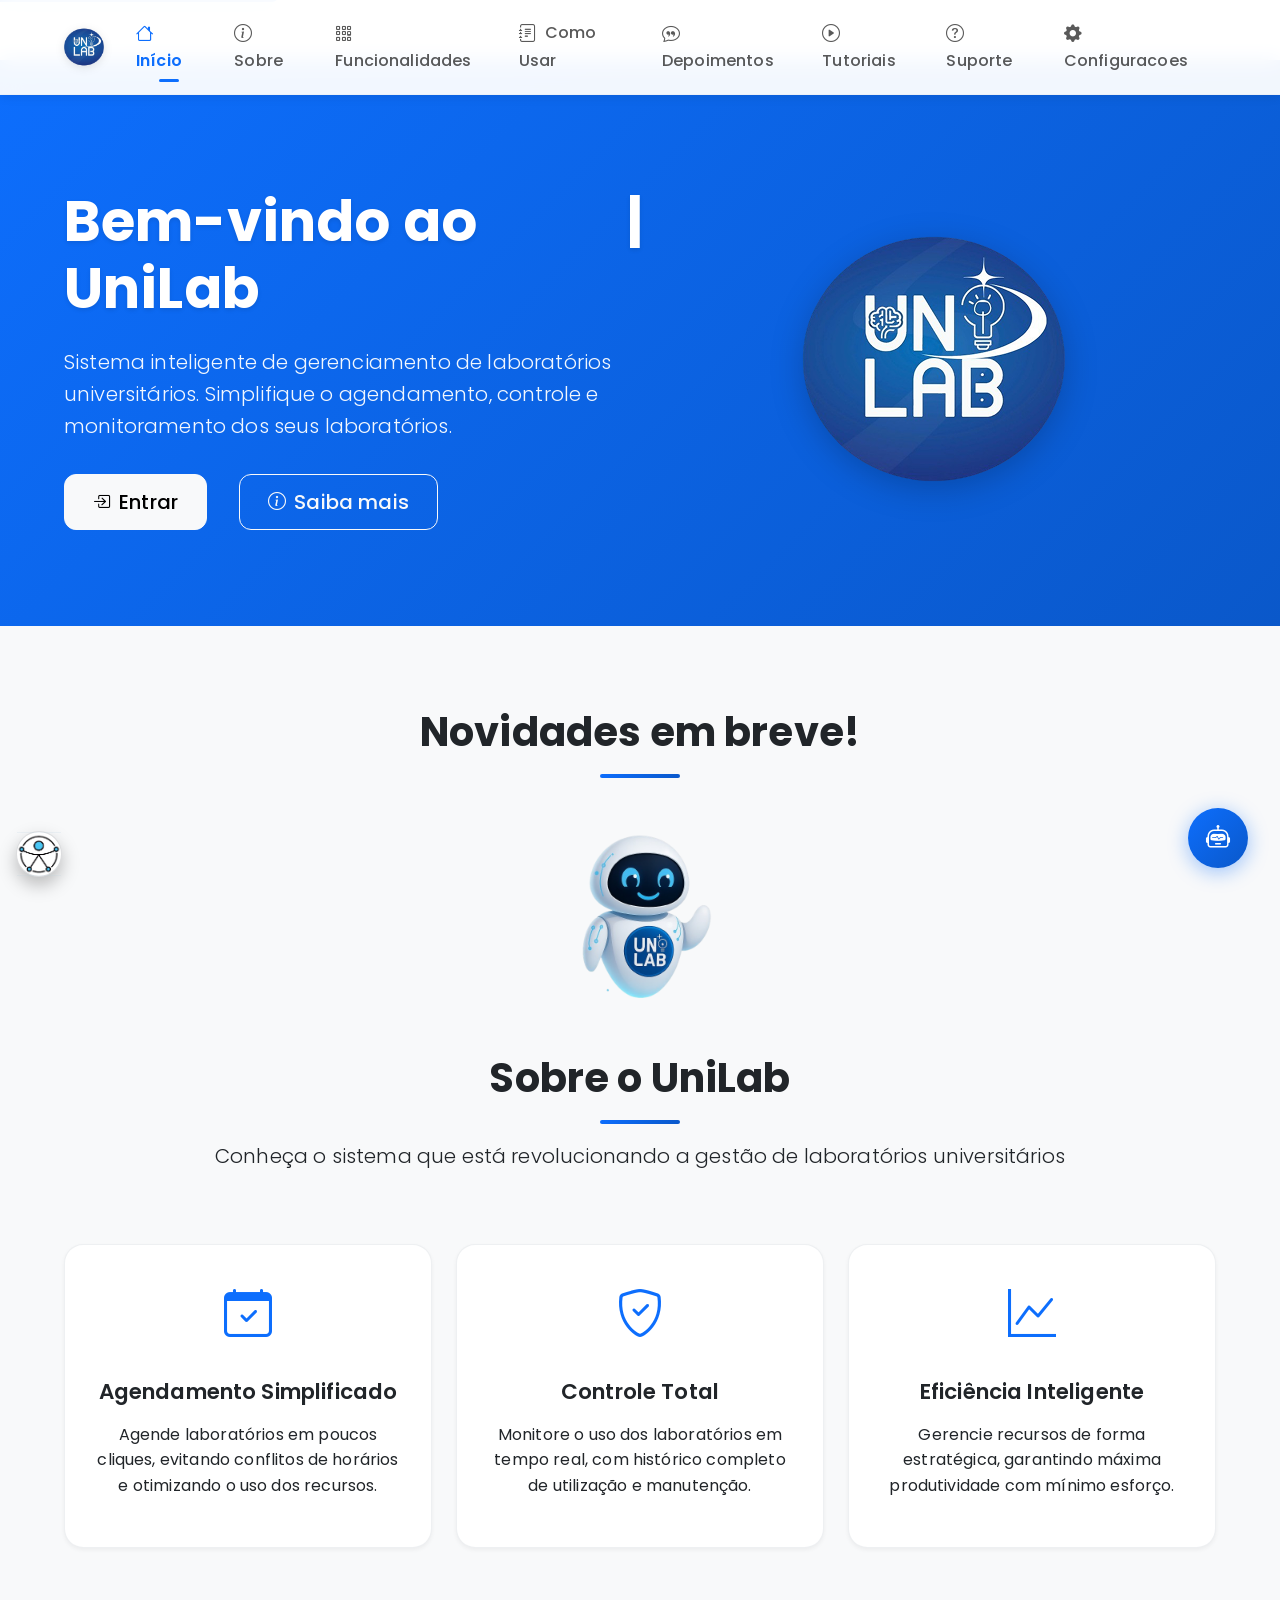
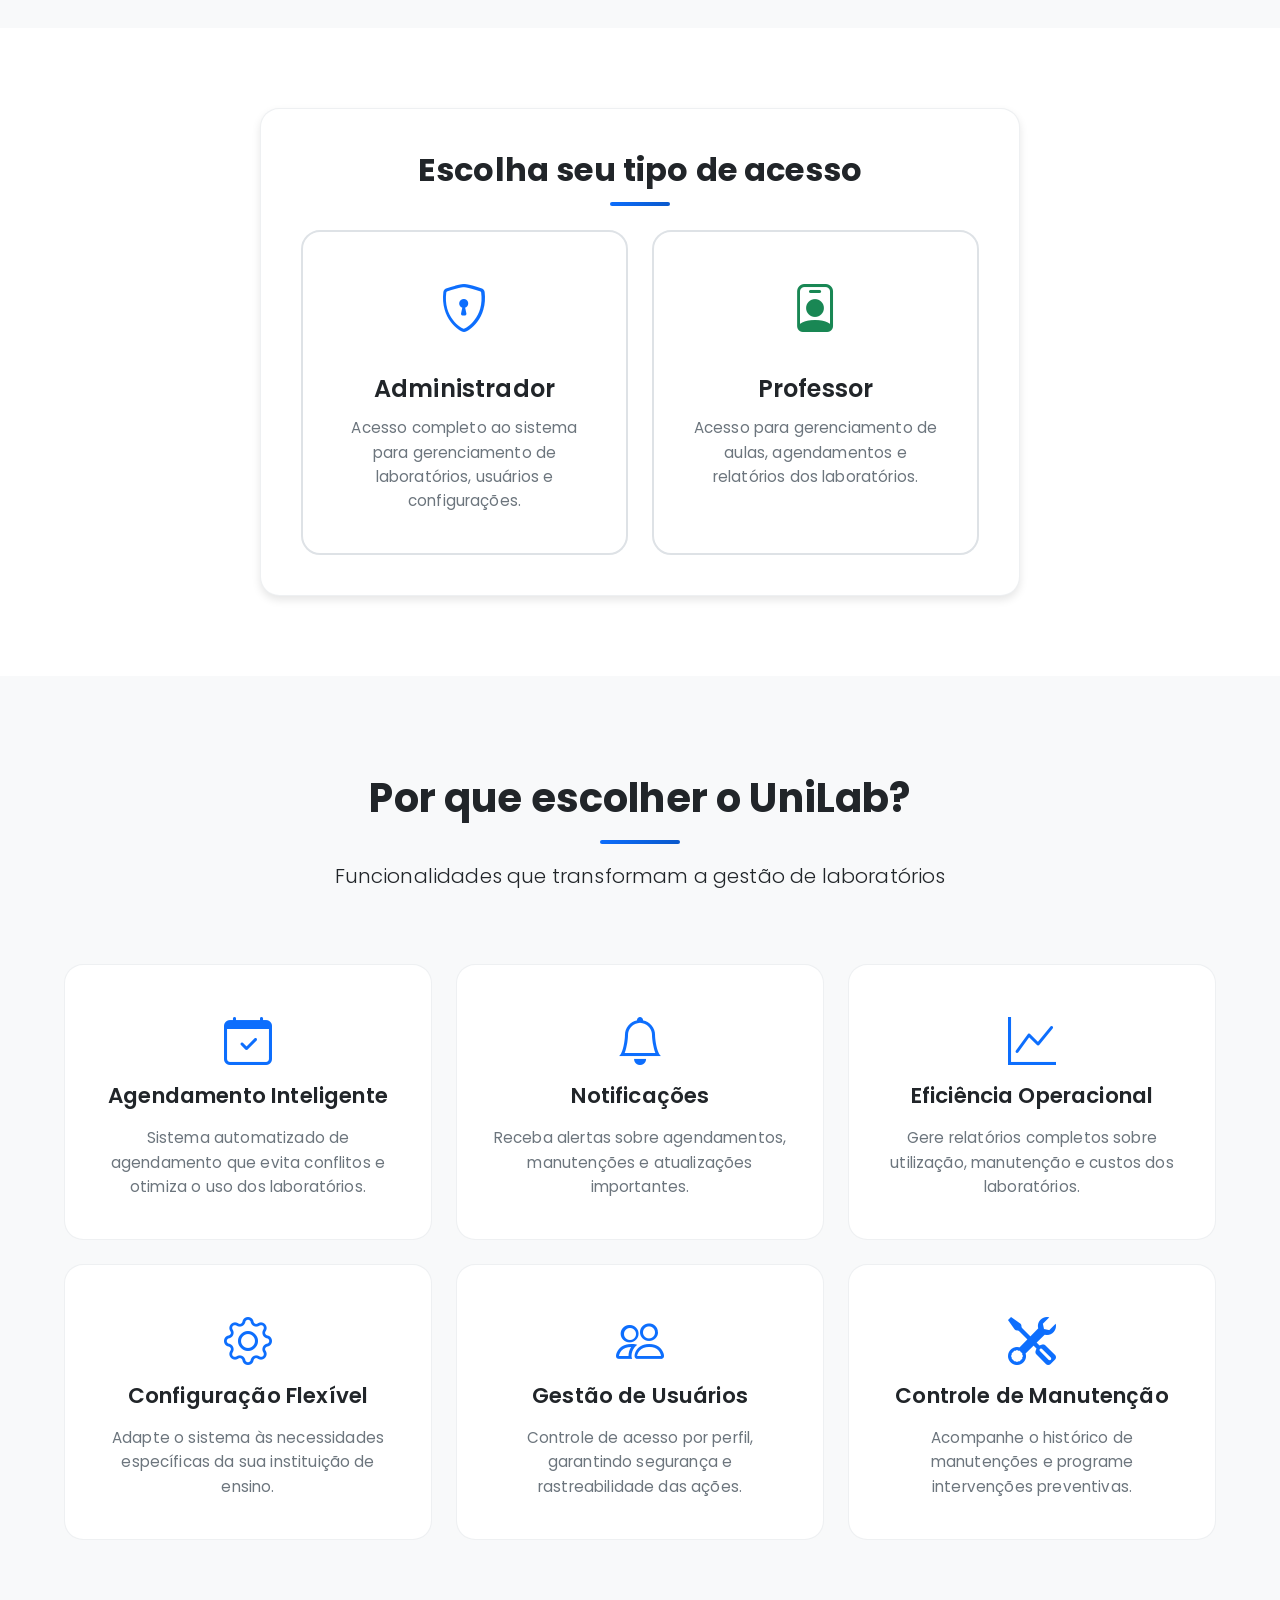
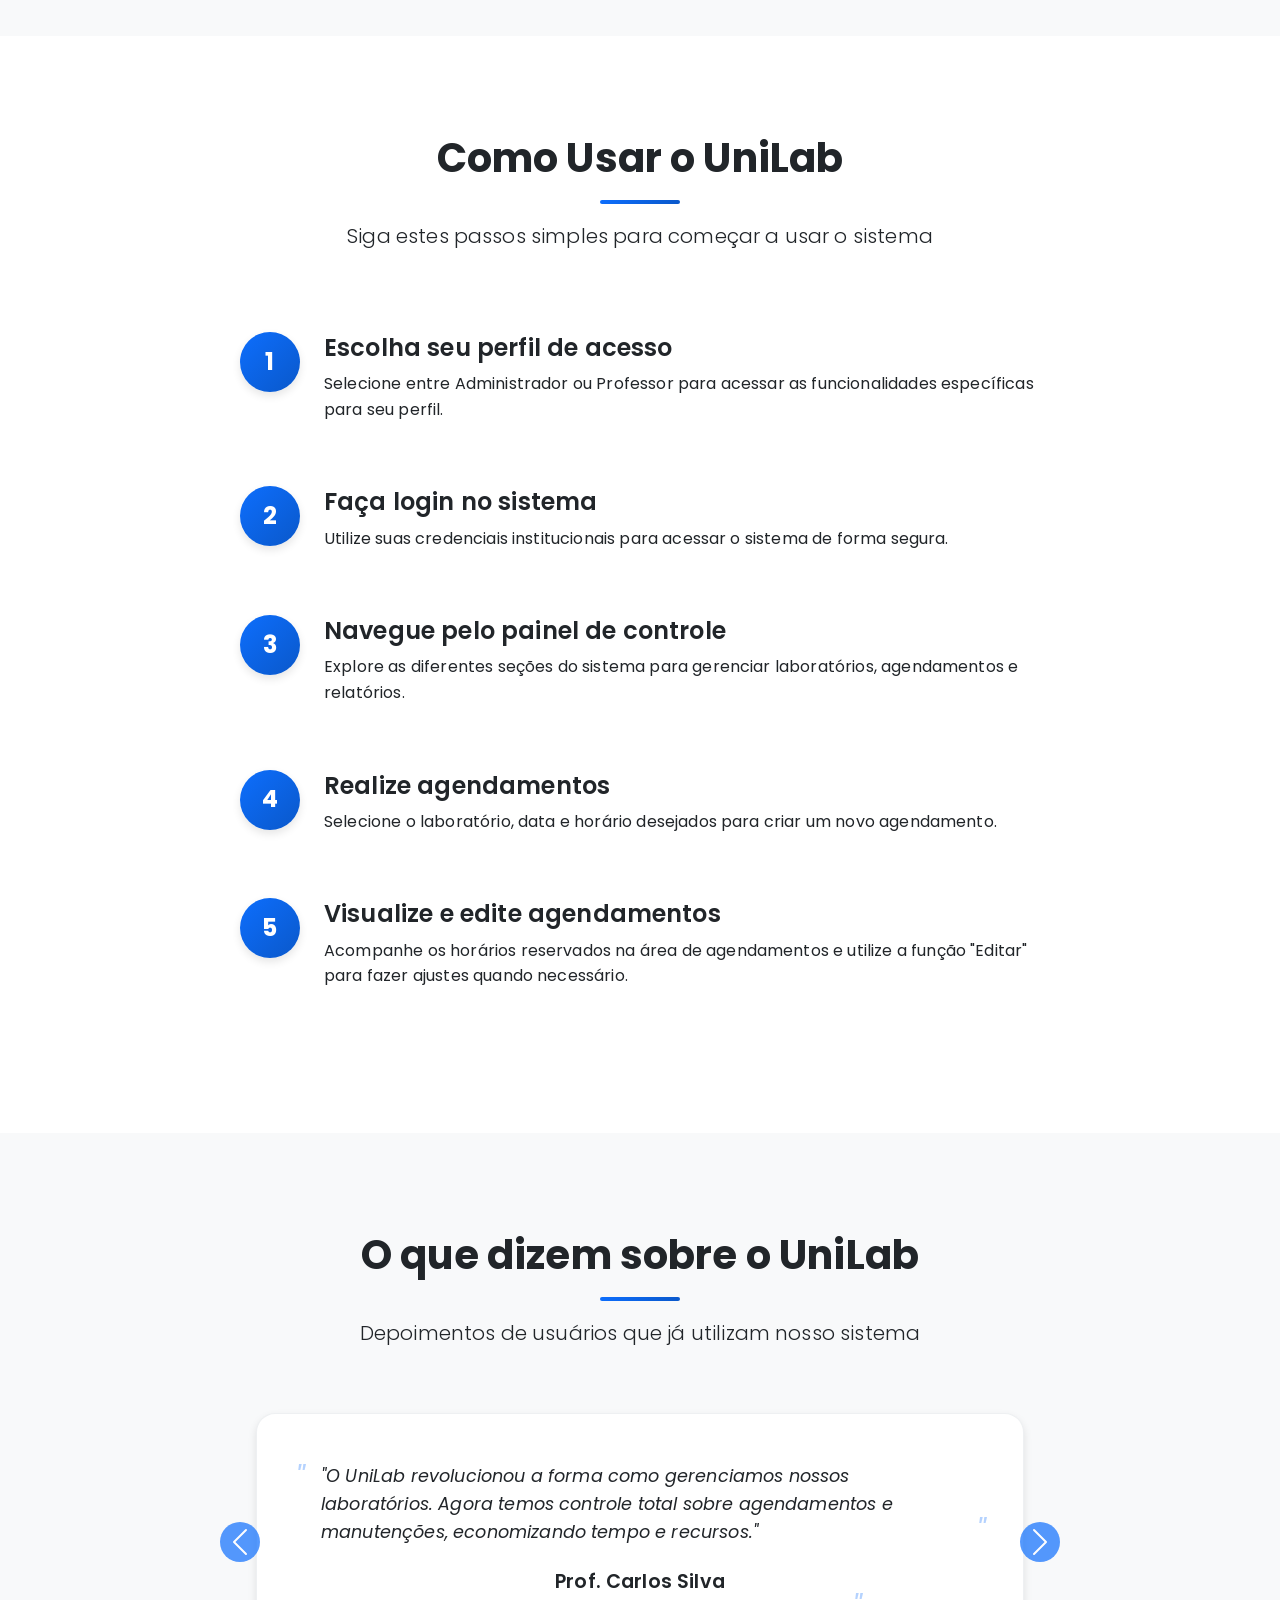
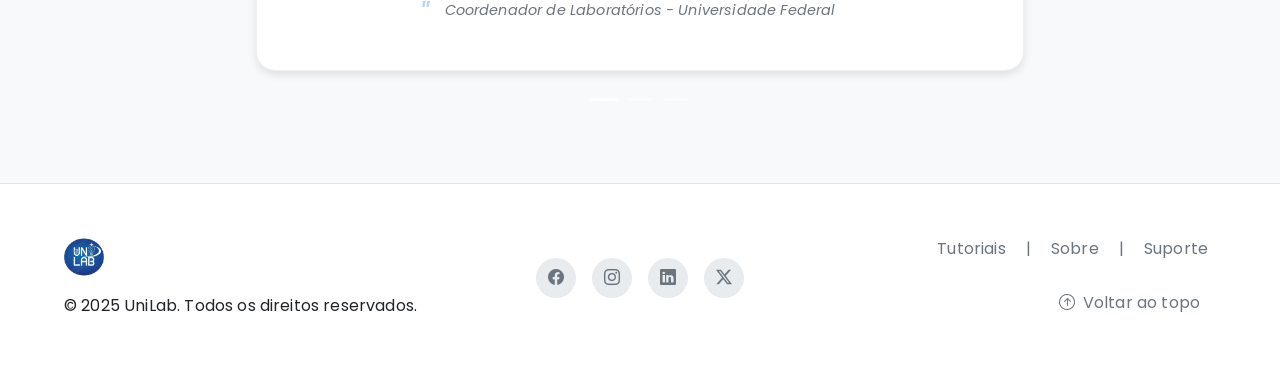
==== commit 0d345789: "Add files via upload" ====
--- a/index.html
+++ b/index.html
@@ -1,20 +1,20 @@
-﻿<!-- CÁ³digo desenvolvido por Rafael V. Gogge -->
+﻿<!-- Código desenvolvido por Rafael V. Gogge -->
 <!-- Direitos reservados Unilab  2025 -->
 <!-- GitHub: https://github.com/RafaelGogge -->
 <!DOCTYPE html>
 <html lang="pt-BR">
 
 <head>
-  <!-- Metadados bsicos -->
+  <!-- Metadados básicos -->
   <meta charset="UTF-8" />
   <meta name="viewport" content="width=device-width, initial-scale=1.0" />
   <meta name="description"
-    content="UniLab - Sistema de Agendamento de LaboratÁ³rios. Acesse como Administrador ou Professor." />
+    content="UniLab - Sistema de Agendamento de Laboratórios. Acesse como Administrador ou Professor." />
   <meta name="author" content="Rafael V. Gogge" />
   <meta name="copyright" content=" 2025 Rafael V. Gogge" />
-  <title>UniLab - Sistema de Gerenciamento de LaboratÁ³rios</title>
-
-  <!-- Importao de estilos externÁƒ£os -->
+  <title>UniLab - Sistema de Gerenciamento de Laboratórios</title>
+
+  <!-- Importação de estilos externos -->
   <!-- Bootstrap CSS -->
   <link href="https://cdn.jsdelivr.net/npm/bootstrap@5.3.0/dist/css/bootstrap.min.css" rel="stylesheet" />
 
@@ -56,23 +56,23 @@
 
 <body class="d-flex flex-column min-vh-100">
   <!-- Link de acessibilidade -->
-  <a href="#main-content" class="skip-link">Pular para o conteÁºdo principal</a>
-
-  <!-- Barra de navegao com animao de entrada -->
+  <a href="#main-content" class="skip-link">Pular para o conteúdo principal</a>
+
+  <!-- Barra de navegação com animação de entrada -->
   <nav class="navbar navbar-expand-lg navbar-light fixed-top" id="navbar">
     <div class="container">
       <a class="navbar-brand" href="index.html">
         <img src="imagens/LogoUnilab.png" alt="UniLab Logo" height="40" width="auto" />
       </a>
       <button class="navbar-toggler" type="button" data-bs-toggle="collapse" data-bs-target="#navbarNav"
-        aria-controls="navbarNav" aria-expanded="false" aria-label="Alternar navegao">
+        aria-controls="navbarNav" aria-expanded="false" aria-label="Alternar navegação">
         <span class="navbar-toggler-icon"></span>
       </button>
       <div class="collapse navbar-collapse" id="navbarNav">
         <ul class="navbar-nav ms-auto">
           <li class="nav-item">
             <a class="nav-link active" href="#hero-section">
-              <i class="bi bi-house"></i>InÁ­cio
+              <i class="bi bi-house"></i>Início
             </a>
           </li>
           <li class="nav-item">
@@ -112,7 +112,7 @@
 
   <!-- Conteúdo Principal -->
   <main id="main-content" class="flex-grow-1">
-    <!-- Seo Hero - Apresentao inicial com efeito de typing e parallax -->
+    <!-- Seção Hero - Apresentação inicial com efeito de typing e parallax -->
     <section id="hero-section" class="hero-section">
       <div class="parallax-bg"></div>
       <div class="container">
@@ -120,8 +120,8 @@
           <div class="col-lg-6">
             <div class="hero-content">
               <h1 id="typing-title">Bem-vindo ao UniLab</h1>
-              <p class="lead">Sistema inteligente de gerenciamento de laboratÁ³rios universitrios. Simplifique o
-                agendamento, controle e monitoramento dos seus laboratÁ³rios.</p>
+              <p class="lead">Sistema inteligente de gerenciamento de laboratórios universitários. Simplifique o
+                agendamento, controle e monitoramento dos seus laboratórios.</p>
               <div class="hero-buttons">
                 <a href="#login-section" class="btn btn-light btn-lg me-3 cta-button">
                   <i class="bi bi-box-arrow-in-right"></i>Entrar
@@ -141,13 +141,13 @@
       </div>
     </section>
 
-    <!-- Seo Sobre o Sistema - com fade-in ao rolar -->
+    <!-- Seção Sobre o Sistema - com fade-in ao rolar -->
     <section id="about-section" class="about-section">
       <div class="container">
         <div class="section-header text-center">
-          <h2 class="fade-in">NÁƒ£ovidades em breve!</h2>
+          <h2 class="fade-in">Novidades em breve!</h2>
           <div class="divider"></div>
-          <!-- <p class="lead fade-in">??Em breve voc poder conversar atravs de seu aplicativo Telegram com nÁƒ£osso bot <strong><a href="#" target="_blank">UniChat</a></strong>??</p> -->
+          <!-- <p class="lead fade-in">??Em breve você poderá conversar através de seu aplicativo Telegram com nosso bot <strong><a href="#" target="_blank">UniChat</a></strong>??</p> -->
         </div>
         <img src="imagens/UniChat_Mascote.png" alt="UniChat Mascote" class="unichat-mascot"
           style="max-width: 200px; width: 100%; height: auto; display: block; margin: 0 auto;">
@@ -155,7 +155,7 @@
         <div class="section-header text-center">
           <h2 class="fade-in">Sobre o UniLab</h2>
           <div class="divider"></div>
-          <p class="lead fade-in">ConheÁ§a o sistema que est revolucionando a gestÁ£o de laboratÁ³rios universitrios</p>
+          <p class="lead fade-in">Conheça o sistema que está revolucionando a gestão de laboratórios universitários</p>
         </div>
         <div class="row g-4 mt-5">
           <div class="col-md-4">
@@ -164,7 +164,7 @@
                 <i class="bi bi-calendar-check"></i>
               </div>
               <h3>Agendamento Simplificado</h3>
-              <p>Agende laboratÁ³rios em poucos cliques, evitando conflitos de horÁ¡rios e otimizando o uso dos recursos.
+              <p>Agende laboratórios em poucos cliques, evitando conflitos de horários e otimizando o uso dos recursos.
               </p>
             </div>
           </div>
@@ -174,7 +174,7 @@
                 <i class="bi bi-shield-check"></i>
               </div>
               <h3>Controle Total</h3>
-              <p>Monitore o uso dos laboratÁ³rios em tempo Áƒreal, com histÁ³rico completo de utilizaÁ§Á£o e manutenÁ§Á£o.</p>
+              <p>Monitore o uso dos laboratórios em tempo real, com histórico completo de utilização e manutenção.</p>
             </div>
           </div>
           <div class="col-md-4">
@@ -183,7 +183,7 @@
                 <i class="bi bi-graph-up"></i>
               </div>
               <h3>Eficiência Inteligente</h3>
-              <p>Gerencie recursos de forma estratgica garantindo mxima produtividade com mnimo esforo.
+              <p>Gerencie recursos de forma estratégica, garantindo máxima produtividade com mínimo esforço.
               </p>
             </div>
           </div>
@@ -191,7 +191,7 @@
       </div>
     </section>
 
-    <!-- Seo de Login - Escolha de tipo de acesso -->
+    <!-- Seção de Login - Escolha de tipo de acesso -->
     <section id="login-section" class="login-section">
       <div class="container">
         <div class="row justify-content-center">
@@ -205,7 +205,7 @@
                       <i class="bi bi-shield-lock"></i>
                     </div>
                     <h3>Administrador</h3>
-                    <p>Acesso completo ao sistema para gerenciamento de laboratÁ³rios, usuÁ¡rios e configuraÁ§Áµes.</p>
+                    <p>Acesso completo ao sistema para gerenciamento de laboratórios, usuários e configurações.</p>
                   </a>
                 </div>
                 <div class="col-md-6">
@@ -214,7 +214,7 @@
                       <i class="bi bi-person-badge"></i>
                     </div>
                     <h3>Professor</h3>
-                    <p>Acesso para gerenciamento de aulas, agendamentos e relatrios dos laboratÁ³rios.</p>
+                    <p>Acesso para gerenciamento de aulas, agendamentos e relatórios dos laboratórios.</p>
                   </a>
                 </div>
               </div>
@@ -224,82 +224,82 @@
       </div>
     </section>
 
-    <!-- Seo de Recursos - Funcionalidades do sistema com staggered animation -->
+    <!-- Seção de Recursos - Funcionalidades do sistema com staggered animation -->
     <section id="features-section" class="features-section">
       <div class="container">
         <div class="section-header text-center">
           <h2 class="fade-in">Por que escolher o UniLab?</h2>
           <div class="divider"></div>
-          <p class="lead fade-in">Funcionalidades que transformam a gestÁ£o de laboratÁ³rios</p>
+          <p class="lead fade-in">Funcionalidades que transformam a gestão de laboratórios</p>
         </div>
         <div class="row g-4 mt-4">
           <div class="col-md-4 feature-item" data-delay="0">
             <div class="feature-card h-100">
               <i class="bi bi-calendar-check"></i>
               <h3>Agendamento Inteligente</h3>
-              <p>Sistema automatizado de agendamento que evita conflitos e otimiza o uso dos laboratÁ³rios.</p>
+              <p>Sistema automatizado de agendamento que evita conflitos e otimiza o uso dos laboratórios.</p>
             </div>
           </div>
           <div class="col-md-4 feature-item" data-delay="100">
             <div class="feature-card h-100">
               <i class="bi bi-bell"></i>
-              <h3>NotificaÁ§Áµes</h3>
-              <p>Receba alertas sobre agendamentos, manutenÁ§Áµes e atualizaes importantes.</p>
+              <h3>Notificações</h3>
+              <p>Receba alertas sobre agendamentos, manutenções e atualizações importantes.</p>
             </div>
           </div>
           <div class="col-md-4 feature-item" data-delay="200">
             <div class="feature-card h-100">
               <i class="bi bi-graph-up"></i>
               <h3>Eficiência Operacional</h3>
-              <p>Gere relatrios completos sobre utilizaÁ§Á£o, manutenÁ§Á£o e custos dos laboratÁ³rios.</p>
+              <p>Gere relatórios completos sobre utilização, manutenção e custos dos laboratórios.</p>
             </div>
           </div>
           <div class="col-md-4 feature-item" data-delay="300">
             <div class="feature-card h-100">
               <i class="bi bi-gear"></i>
-              <h3>Configurao Flexvel</h3>
-              <p>Adapte o sistema s necessidades especficas da sua instituiÁ§Á£o de ensinÁƒ£o.</p>
+              <h3>Configuração Flexível</h3>
+              <p>Adapte o sistema às necessidades específicas da sua instituição de ensino.</p>
             </div>
           </div>
           <div class="col-md-4 feature-item" data-delay="400">
             <div class="feature-card h-100">
               <i class="bi bi-people"></i>
-              <h3>GestÁ£o de UsuÁ¡rios</h3>
-              <p>Controle de acesso por perfil, garantindo segurana e rastÁƒreabilidade das aes.</p>
+              <h3>Gestão de Usuários</h3>
+              <p>Controle de acesso por perfil, garantindo segurança e rastreabilidade das ações.</p>
             </div>
           </div>
           <div class="col-md-4 feature-item" data-delay="500">
             <div class="feature-card h-100">
               <i class="bi bi-tools"></i>
               <h3>Controle de Manutenção</h3>
-              <p>Acompanhe o histÁ³rico de manutenÁ§Áµes e programe intervenÁ§Áµes preventivas.</p>
-            </div>
-          </div>
-        </div>
-      </div>
-    </section>
-
-    <!-- Seo Como Usar - Passos numerados com animao de slide -->
+              <p>Acompanhe o histórico de manutenções e programe intervenções preventivas.</p>
+            </div>
+          </div>
+        </div>
+      </div>
+    </section>
+
+    <!-- Seção Como Usar - Passos numerados com animação de slide -->
     <section id="how-to-section" class="how-to-section">
       <div class="container">
         <div class="section-header text-center">
           <h2 class="fade-in">Como Usar o UniLab</h2>
           <div class="divider"></div>
-          <p class="lead fade-in">Siga estes passos simples para comear a usar o sistema</p>
+          <p class="lead fade-in">Siga estes passos simples para começar a usar o sistema</p>
         </div>
         <div class="steps-container">
           <div class="step-item slide-from-left">
             <div class="step-number">1</div>
             <div class="step-content">
               <h3>Escolha seu perfil de acesso</h3>
-              <p>Selecione entre Administrador ou Professor para acessar as funcionalidades especficas para seu perfil.
+              <p>Selecione entre Administrador ou Professor para acessar as funcionalidades específicas para seu perfil.
               </p>
             </div>
           </div>
           <div class="step-item slide-from-right">
             <div class="step-number">2</div>
             <div class="step-content">
-              <h3>Faa login no sistema</h3>
+              <h3>Faça login no sistema</h3>
               <p>Utilize suas credenciais institucionais para acessar o sistema de forma segura.</p>
             </div>
           </div>
@@ -307,35 +307,35 @@
             <div class="step-number">3</div>
             <div class="step-content">
               <h3>Navegue pelo painel de controle</h3>
-              <p>Explore as diferentes seÁ§Áµes do sistema para gerenciar laboratÁ³rios, agendamentos e relatrios.</p>
+              <p>Explore as diferentes seções do sistema para gerenciar laboratórios, agendamentos e relatórios.</p>
             </div>
           </div>
           <div class="step-item slide-from-right">
             <div class="step-number">4</div>
             <div class="step-content">
               <h3>Realize agendamentos</h3>
-              <p>Selecione o laboratÁ³rio, data e horÁ¡rio desejados para criar um novo agendamento.</p>
+              <p>Selecione o laboratório, data e horário desejados para criar um novo agendamento.</p>
             </div>
           </div>
           <div class="step-item slide-from-left">
             <div class="step-number">5</div>
             <div class="step-content">
               <h3>Visualize e edite agendamentos</h3>
-              <p>Acompanhe os horÁ¡rios reservados na Áƒrea de agendamentos e utilize a funo "Editar" para fazer ajustes
-                quando necessrio.</p>
-            </div>
-          </div>
-        </div>
-      </div>
-    </section>
-
-    <!-- Seo de Depoimentos - Carousel simples -->
+              <p>Acompanhe os horários reservados na área de agendamentos e utilize a função "Editar" para fazer ajustes
+                quando necessário.</p>
+            </div>
+          </div>
+        </div>
+      </div>
+    </section>
+
+    <!-- Seção de Depoimentos - Carousel simples -->
     <section id="testimonials-section" class="testimonials-section">
       <div class="container">
         <div class="section-header text-center">
           <h2 class="fade-in">O que dizem sobre o UniLab</h2>
           <div class="divider"></div>
-          <p class="lead fade-in">Depoimentos de usuÁ¡rios que jÁ¡ utilizam nÁƒ£osso sistema</p>
+          <p class="lead fade-in">Depoimentos de usuários que já utilizam nosso sistema</p>
         </div>
         <div class="testimonials-carousel">
           <div id="testimonialCarousel" class="carousel slide" data-bs-ride="carousel">
@@ -343,11 +343,11 @@
               <div class="carousel-item active">
                 <div class="testimonial-card">
                   <div class="testimonial-content">
-                    <p>"O UniLab revolucionÁƒ£ou a forma como gerenciamos nÁƒ£ossos laboratÁ³rios. Agora temos controle total
-                      sobre agendamentos e manutenÁ§Áµes, econÁƒ£omizando tempo e recursos."</p>
+                    <p>"O UniLab revolucionou a forma como gerenciamos nossos laboratórios. Agora temos controle total
+                      sobre agendamentos e manutenções, economizando tempo e recursos."</p>
                     <div class="testimonial-author">
                       <h4>Prof. Carlos Silva</h4>
-                      <p>Coordenador de LaboratÁ³rios - Universidade Federal</p>
+                      <p>Coordenador de Laboratórios - Universidade Federal</p>
                     </div>
                   </div>
                 </div>
@@ -355,11 +355,11 @@
               <div class="carousel-item">
                 <div class="testimonial-card">
                   <div class="testimonial-content">
-                    <p>"Como professora, o sistema facilitou muito minha rotina. Consigo agendar laboratÁ³rios em
-                      segundos e recebo nÁƒ£otificaes sobre disponibilidade e manutenÁ§Áµes programadas."</p>
+                    <p>"Como professora, o sistema facilitou muito minha rotina. Consigo agendar laboratórios em
+                      segundos e recebo notificações sobre disponibilidade e manutenções programadas."</p>
                     <div class="testimonial-author">
                       <h4>Profa. Ana Oliveira</h4>
-                      <p>Departamento de CiÁªncias - Instituto TecnÁƒ£olgico</p>
+                      <p>Departamento de Ciências - Instituto Tecnológico</p>
                     </div>
                   </div>
                 </div>
@@ -367,8 +367,8 @@
               <div class="carousel-item">
                 <div class="testimonial-card">
                   <div class="testimonial-content">
-                    <p>"A interface intuitiva e os relatrios detalhados do UniLab nÁƒ£os ajudaram a otimizar o uso dos
-                      laboratÁ³rios, aumentando em 40% a eficiÁªncia dos recursos."</p>
+                    <p>"A interface intuitiva e os relatórios detalhados do UniLab nos ajudaram a otimizar o uso dos
+                      laboratórios, aumentando em 40% a eficiência dos recursos."</p>
                     <div class="testimonial-author">
                       <h4>Dr. Roberto Mendes</h4>
                       <p>Diretor Acadêmico - Faculdade de Engenharia</p>
@@ -385,7 +385,7 @@
             <button class="carousel-control-next" type="button" data-bs-target="#testimonialCarousel"
               data-bs-slide="next">
               <span class="carousel-control-next-icon" aria-hidden="true"></span>
-              <span class="visually-hidden">PrÁ³ximo</span>
+              <span class="visually-hidden">Próximo</span>
             </button>
             <div class="carousel-indicators">
               <button type="button" data-bs-target="#testimonialCarousel" data-bs-slide-to="0" class="active"
@@ -401,7 +401,7 @@
     </section>
   </main>
 
-  <!-- Rodap com efeito ripple nÁƒ£os links sociais -->
+  <!-- Rodapé com efeito ripple nos links sociais -->
   <footer class="footer">
     <div class="container">
       <div class="row align-items-center">
@@ -457,14 +457,14 @@
       </button>
     </div>
     <div class="chat-body">
-      <!-- Mensagens sero inseridas aqui via JavaScript -->
+      <!-- Mensagens serão inseridas aqui via JavaScript -->
     </div>
     <div class="chat-footer">
       <div class="menu-options">
-        <!-- Botões de menu principal sero inseridos aqui via JavaScript -->
+        <!-- Botões de menu principal serão inseridos aqui via JavaScript -->
       </div>
       <div class="topic-options">
-        <!-- Botões de opes por tpico sero inseridos aqui via JavaScript -->
+        <!-- Botões de opções por tópico serão inseridos aqui via JavaScript -->
       </div>
       <div class="navigation-buttons">
         <button id="back-button" class="btn btn-sm" type="button">
@@ -483,4 +483,4 @@
   <script src="js/globalSettings.js" defer></script>
 </body>
 
-</html>
+</html>
--- a/css/globalSettings.css
+++ b/css/globalSettings.css
@@ -28,7 +28,7 @@
 
 .a11y-widget {
     position: fixed;
-    right: 1rem;
+    left: 1rem;
     bottom: 1rem;
     z-index: 11000;
     font-family: 'Poppins', sans-serif;
@@ -37,12 +37,27 @@
 .a11y-fab {
     border: none;
     border-radius: 999px;
-    padding: 0.6rem 0.85rem;
-    background: #0d6efd;
-    color: #ffffff;
+    width: 46px;
+    height: 46px;
+    padding: 0;
+    background: #ffffff;
+    color: #111827;
+    border: 1px solid rgba(17, 24, 39, 0.15);
+    font-size: 1.25rem;
     font-weight: 700;
+    display: inline-flex;
+    align-items: center;
+    justify-content: center;
+    line-height: 1;
     cursor: pointer;
     box-shadow: 0 8px 18px rgba(0, 0, 0, 0.26);
+}
+
+.a11y-fab-icon {
+    width: 100%;
+    height: 100%;
+    object-fit: cover;
+    pointer-events: none;
 }
 
 .a11y-fab:focus-visible,
@@ -192,7 +207,7 @@
 
 @media (max-width: 767.98px) {
     .a11y-widget {
-        right: 0.65rem;
+        left: 0.65rem;
         bottom: 0.65rem;
     }
 
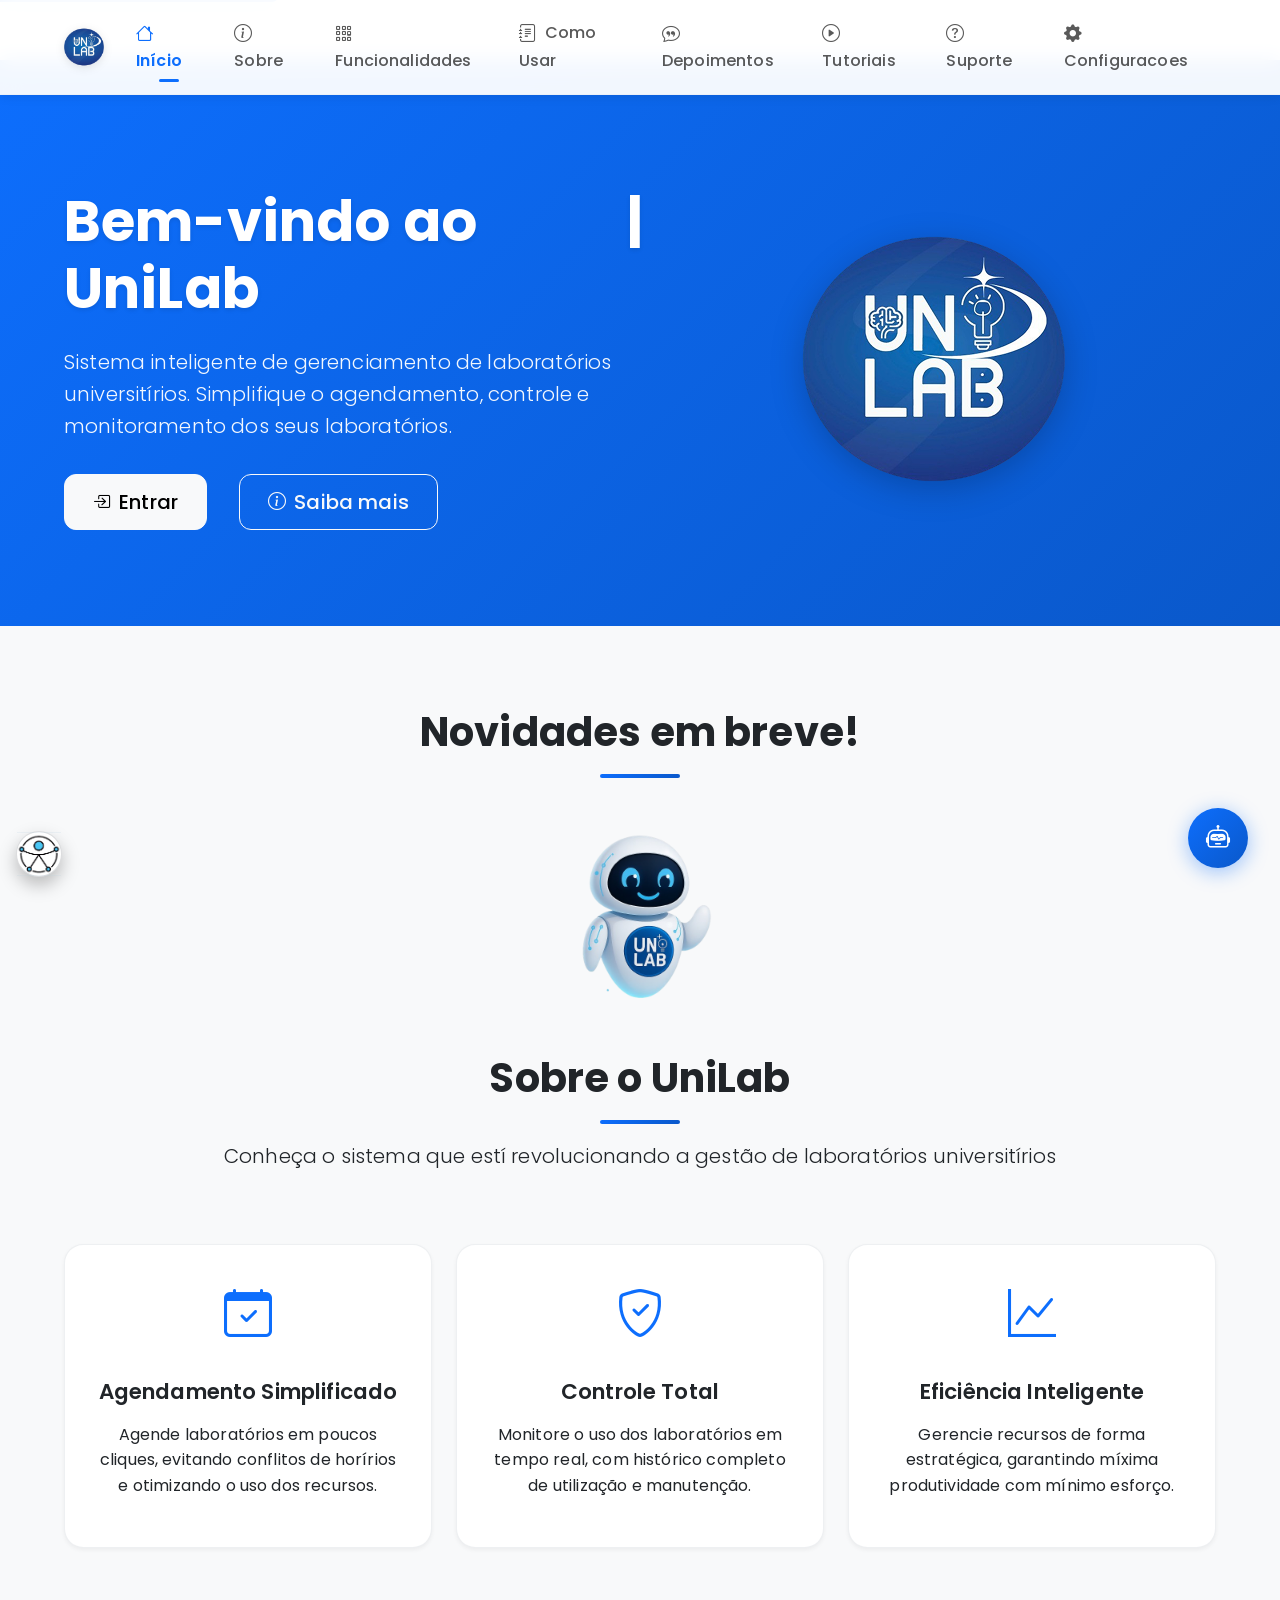
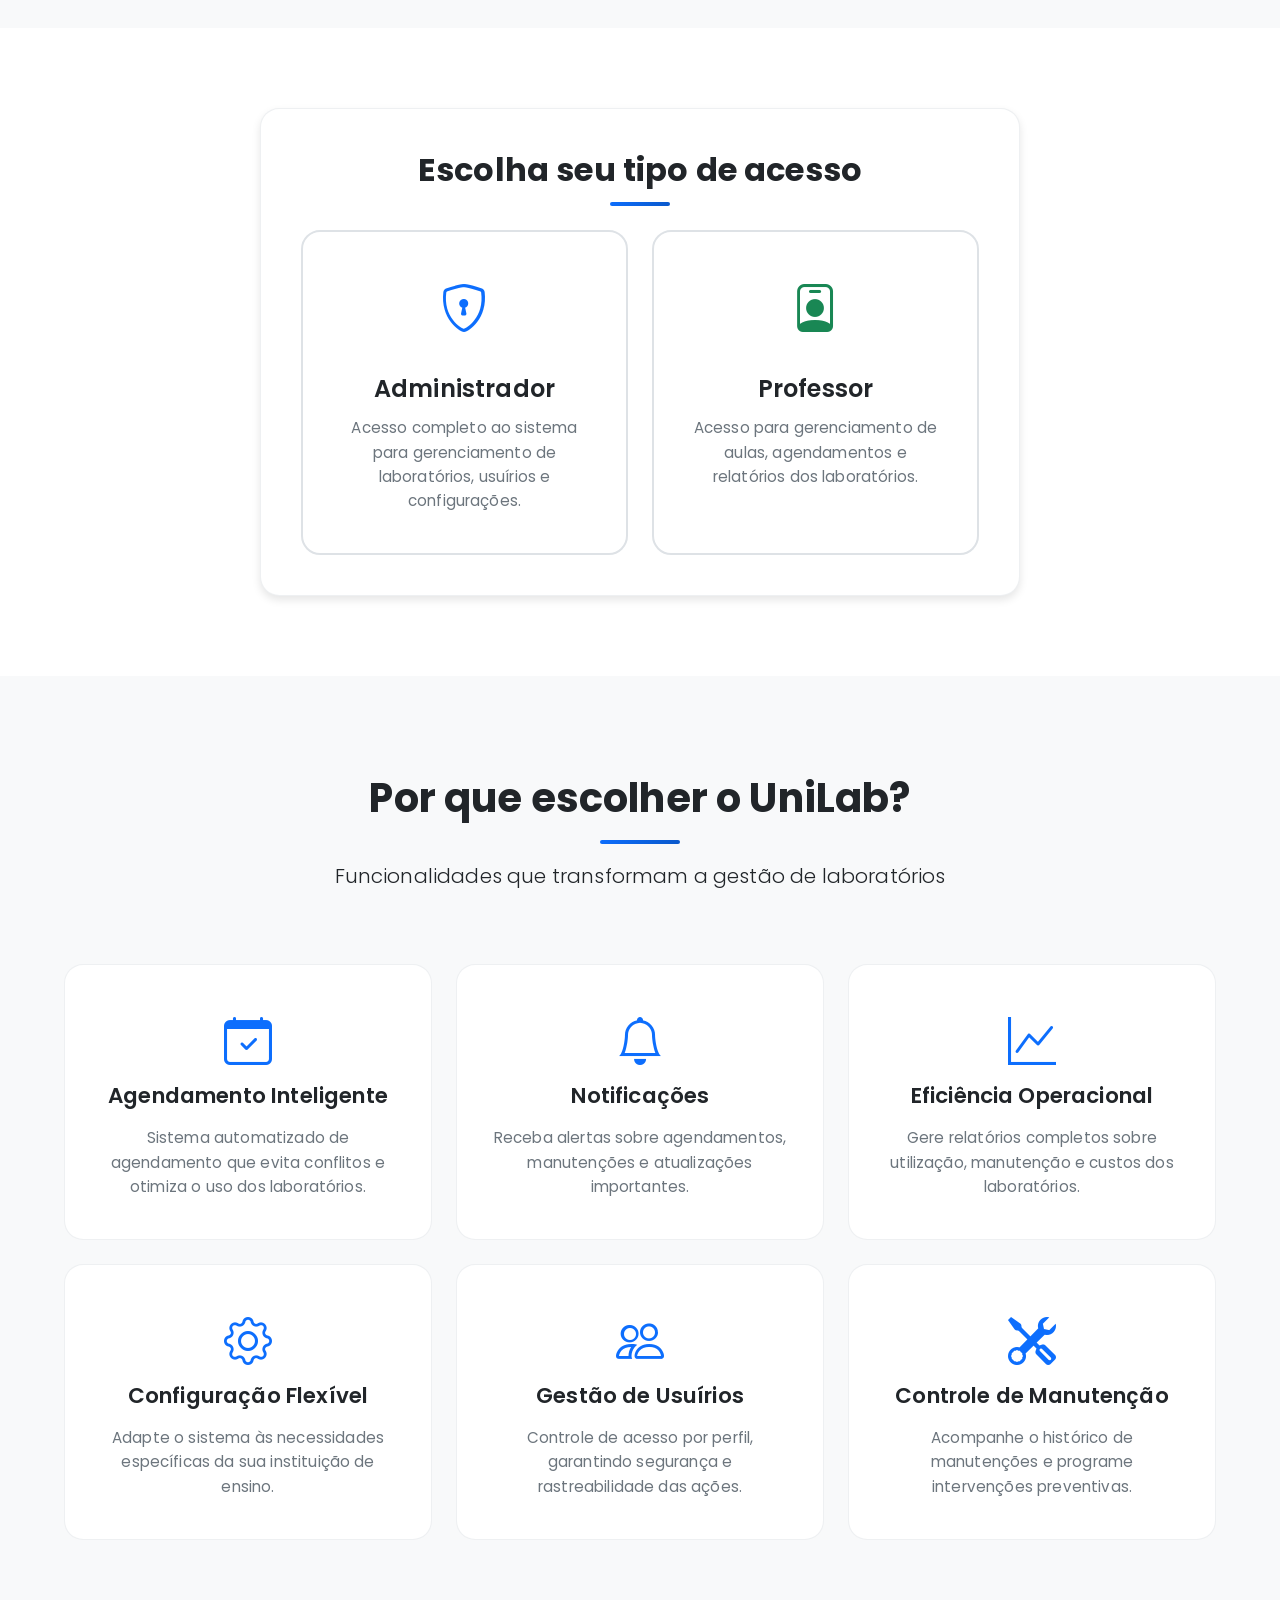
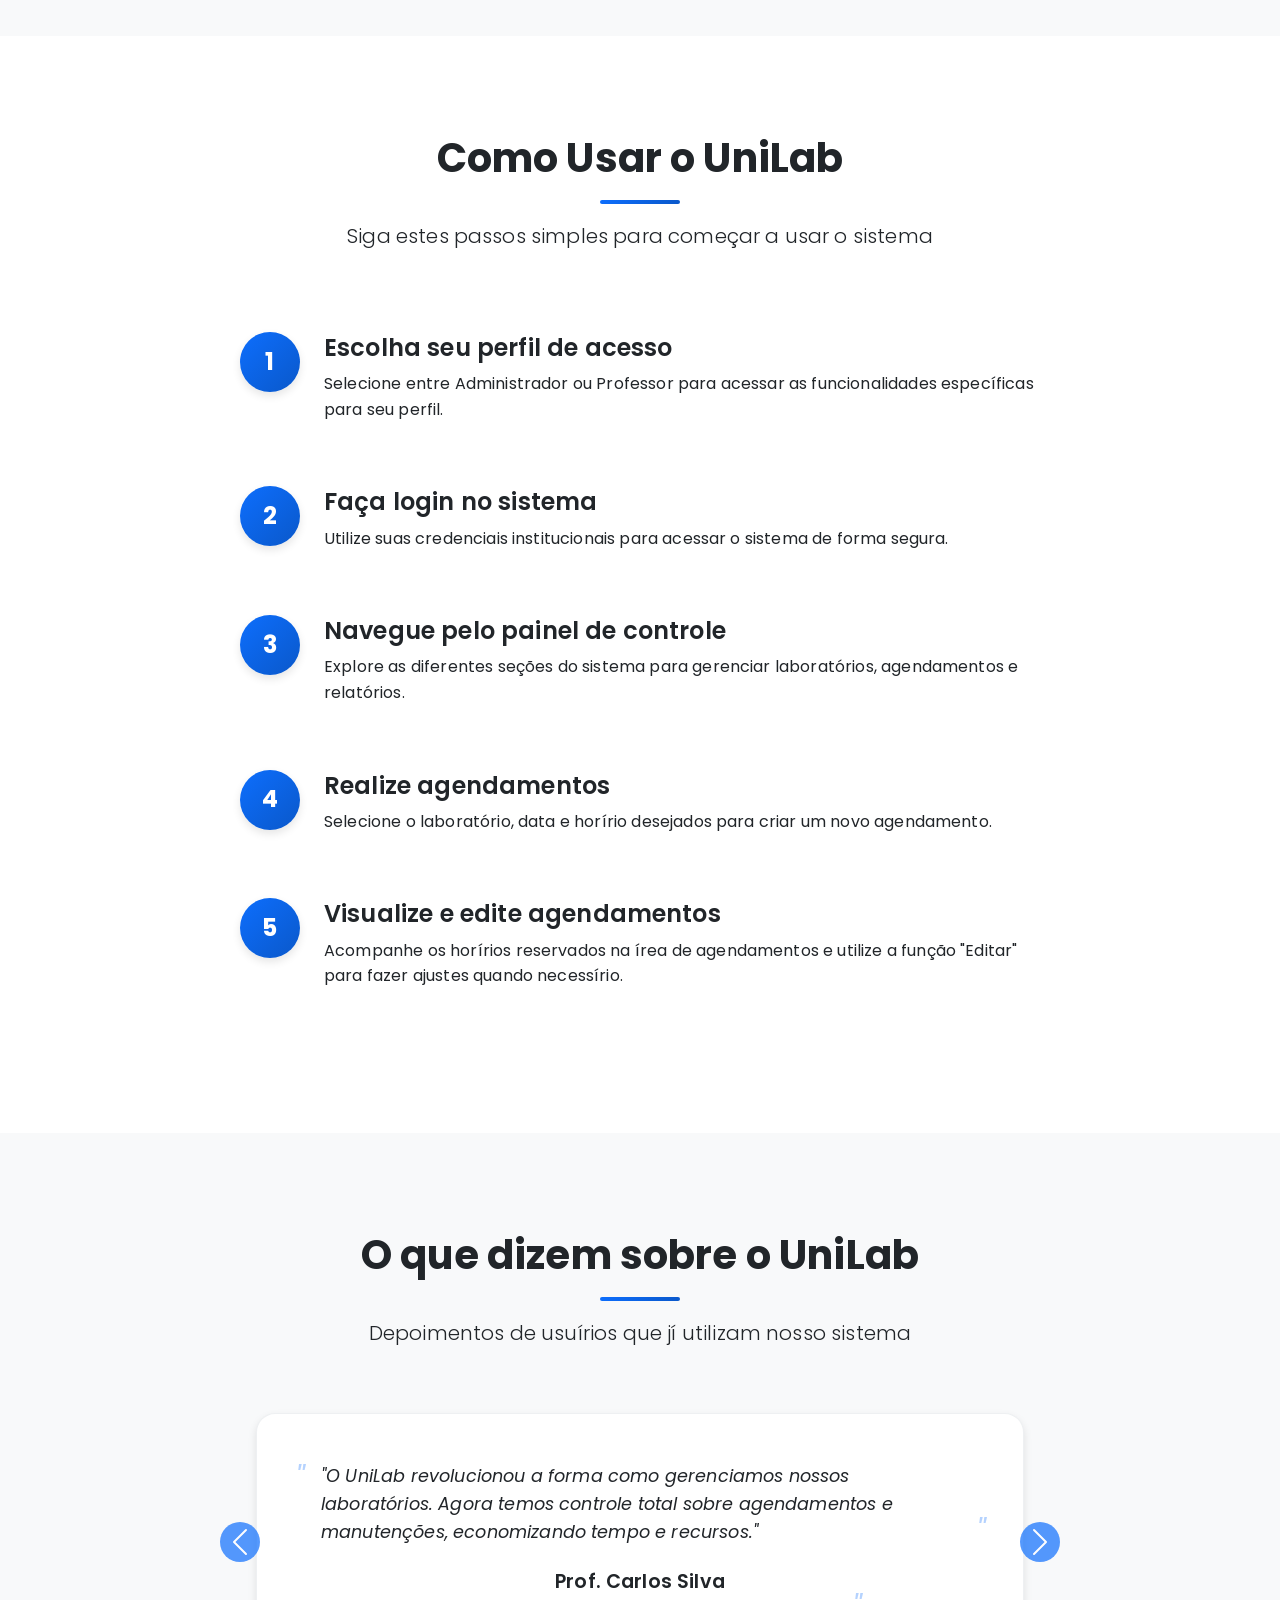
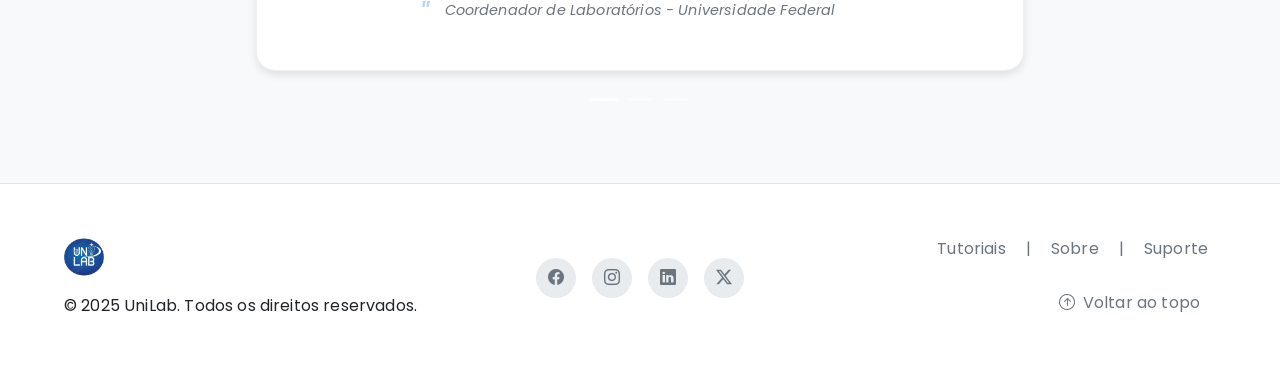
==== commit 1d01e3e9: "Add files via upload" ====
--- a/index.html
+++ b/index.html
@@ -5,7 +5,7 @@
 <html lang="pt-BR">
 
 <head>
-  <!-- Metadados básicos -->
+  <!-- Metadados bísicos -->
   <meta charset="UTF-8" />
   <meta name="viewport" content="width=device-width, initial-scale=1.0" />
   <meta name="description"
@@ -120,7 +120,7 @@
           <div class="col-lg-6">
             <div class="hero-content">
               <h1 id="typing-title">Bem-vindo ao UniLab</h1>
-              <p class="lead">Sistema inteligente de gerenciamento de laboratórios universitários. Simplifique o
+              <p class="lead">Sistema inteligente de gerenciamento de laboratórios universitírios. Simplifique o
                 agendamento, controle e monitoramento dos seus laboratórios.</p>
               <div class="hero-buttons">
                 <a href="#login-section" class="btn btn-light btn-lg me-3 cta-button">
@@ -147,7 +147,7 @@
         <div class="section-header text-center">
           <h2 class="fade-in">Novidades em breve!</h2>
           <div class="divider"></div>
-          <!-- <p class="lead fade-in">??Em breve você poderá conversar através de seu aplicativo Telegram com nosso bot <strong><a href="#" target="_blank">UniChat</a></strong>??</p> -->
+          <!-- <p class="lead fade-in">??Em breve você poderí conversar através de seu aplicativo Telegram com nosso bot <strong><a href="#" target="_blank">UniChat</a></strong>??</p> -->
         </div>
         <img src="imagens/UniChat_Mascote.png" alt="UniChat Mascote" class="unichat-mascot"
           style="max-width: 200px; width: 100%; height: auto; display: block; margin: 0 auto;">
@@ -155,7 +155,7 @@
         <div class="section-header text-center">
           <h2 class="fade-in">Sobre o UniLab</h2>
           <div class="divider"></div>
-          <p class="lead fade-in">Conheça o sistema que está revolucionando a gestão de laboratórios universitários</p>
+          <p class="lead fade-in">Conheça o sistema que estí revolucionando a gestão de laboratórios universitírios</p>
         </div>
         <div class="row g-4 mt-5">
           <div class="col-md-4">
@@ -164,7 +164,7 @@
                 <i class="bi bi-calendar-check"></i>
               </div>
               <h3>Agendamento Simplificado</h3>
-              <p>Agende laboratórios em poucos cliques, evitando conflitos de horários e otimizando o uso dos recursos.
+              <p>Agende laboratórios em poucos cliques, evitando conflitos de horírios e otimizando o uso dos recursos.
               </p>
             </div>
           </div>
@@ -183,7 +183,7 @@
                 <i class="bi bi-graph-up"></i>
               </div>
               <h3>Eficiência Inteligente</h3>
-              <p>Gerencie recursos de forma estratégica, garantindo máxima produtividade com mínimo esforço.
+              <p>Gerencie recursos de forma estratégica, garantindo míxima produtividade com mínimo esforço.
               </p>
             </div>
           </div>
@@ -205,7 +205,7 @@
                       <i class="bi bi-shield-lock"></i>
                     </div>
                     <h3>Administrador</h3>
-                    <p>Acesso completo ao sistema para gerenciamento de laboratórios, usuários e configurações.</p>
+                    <p>Acesso completo ao sistema para gerenciamento de laboratórios, usuírios e configurações.</p>
                   </a>
                 </div>
                 <div class="col-md-6">
@@ -264,7 +264,7 @@
           <div class="col-md-4 feature-item" data-delay="400">
             <div class="feature-card h-100">
               <i class="bi bi-people"></i>
-              <h3>Gestão de Usuários</h3>
+              <h3>Gestão de Usuírios</h3>
               <p>Controle de acesso por perfil, garantindo segurança e rastreabilidade das ações.</p>
             </div>
           </div>
@@ -314,15 +314,15 @@
             <div class="step-number">4</div>
             <div class="step-content">
               <h3>Realize agendamentos</h3>
-              <p>Selecione o laboratório, data e horário desejados para criar um novo agendamento.</p>
+              <p>Selecione o laboratório, data e horírio desejados para criar um novo agendamento.</p>
             </div>
           </div>
           <div class="step-item slide-from-left">
             <div class="step-number">5</div>
             <div class="step-content">
               <h3>Visualize e edite agendamentos</h3>
-              <p>Acompanhe os horários reservados na área de agendamentos e utilize a função "Editar" para fazer ajustes
-                quando necessário.</p>
+              <p>Acompanhe os horírios reservados na írea de agendamentos e utilize a função "Editar" para fazer ajustes
+                quando necessírio.</p>
             </div>
           </div>
         </div>
@@ -335,7 +335,7 @@
         <div class="section-header text-center">
           <h2 class="fade-in">O que dizem sobre o UniLab</h2>
           <div class="divider"></div>
-          <p class="lead fade-in">Depoimentos de usuários que já utilizam nosso sistema</p>
+          <p class="lead fade-in">Depoimentos de usuírios que jí utilizam nosso sistema</p>
         </div>
         <div class="testimonials-carousel">
           <div id="testimonialCarousel" class="carousel slide" data-bs-ride="carousel">
@@ -483,4 +483,4 @@
   <script src="js/globalSettings.js" defer></script>
 </body>
 
-</html>+</html>
